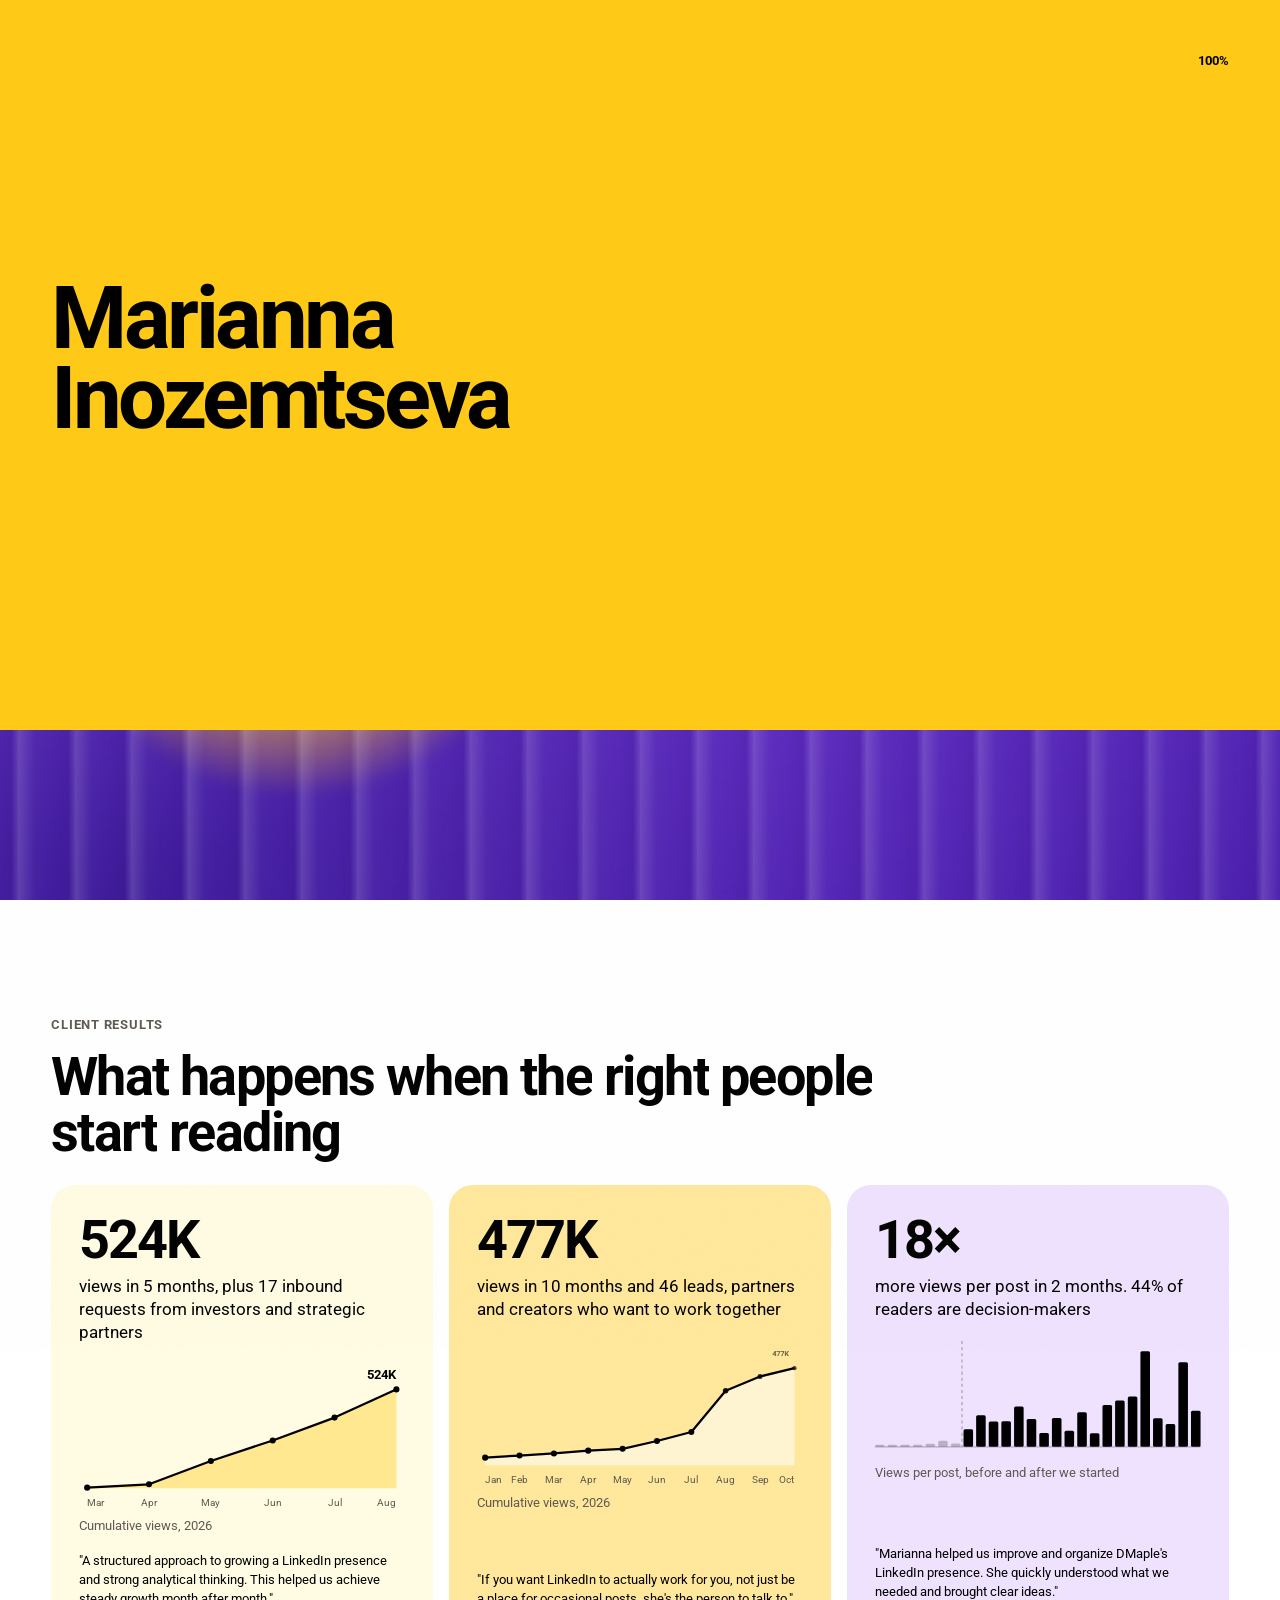
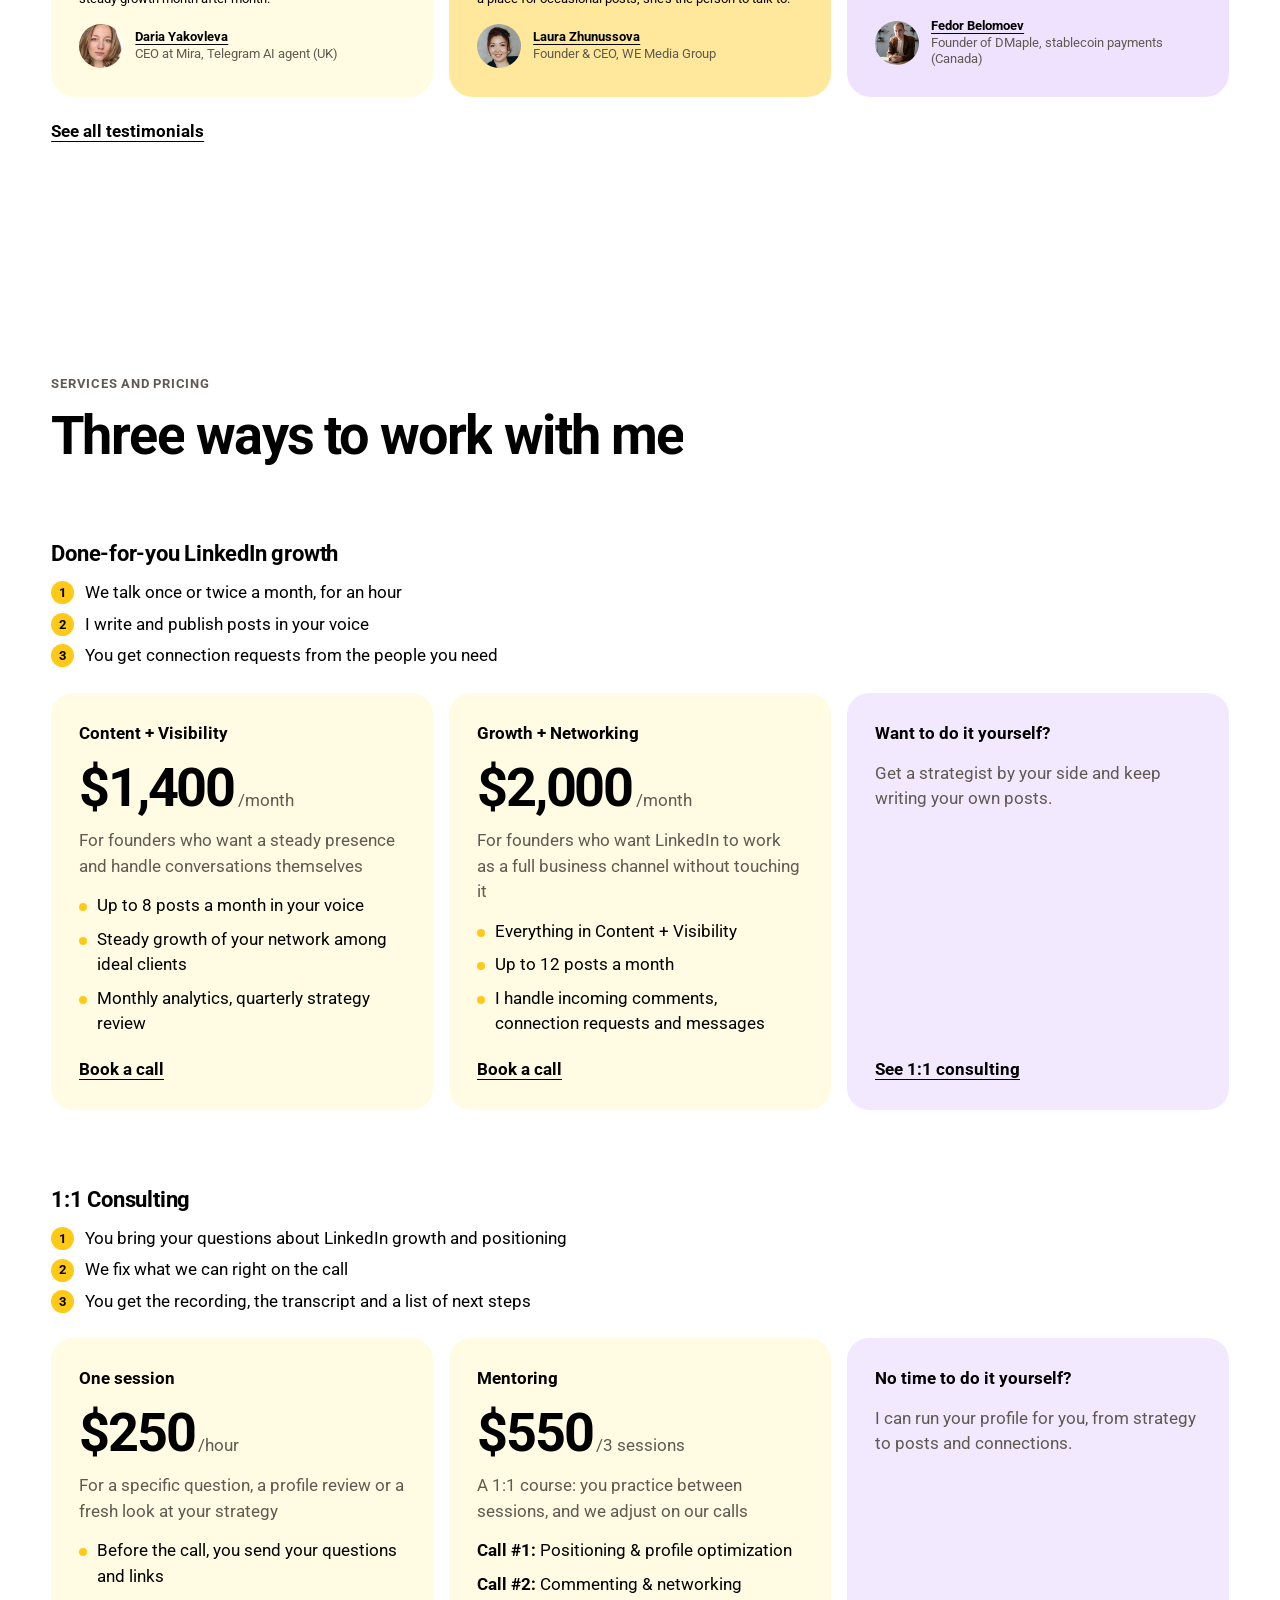
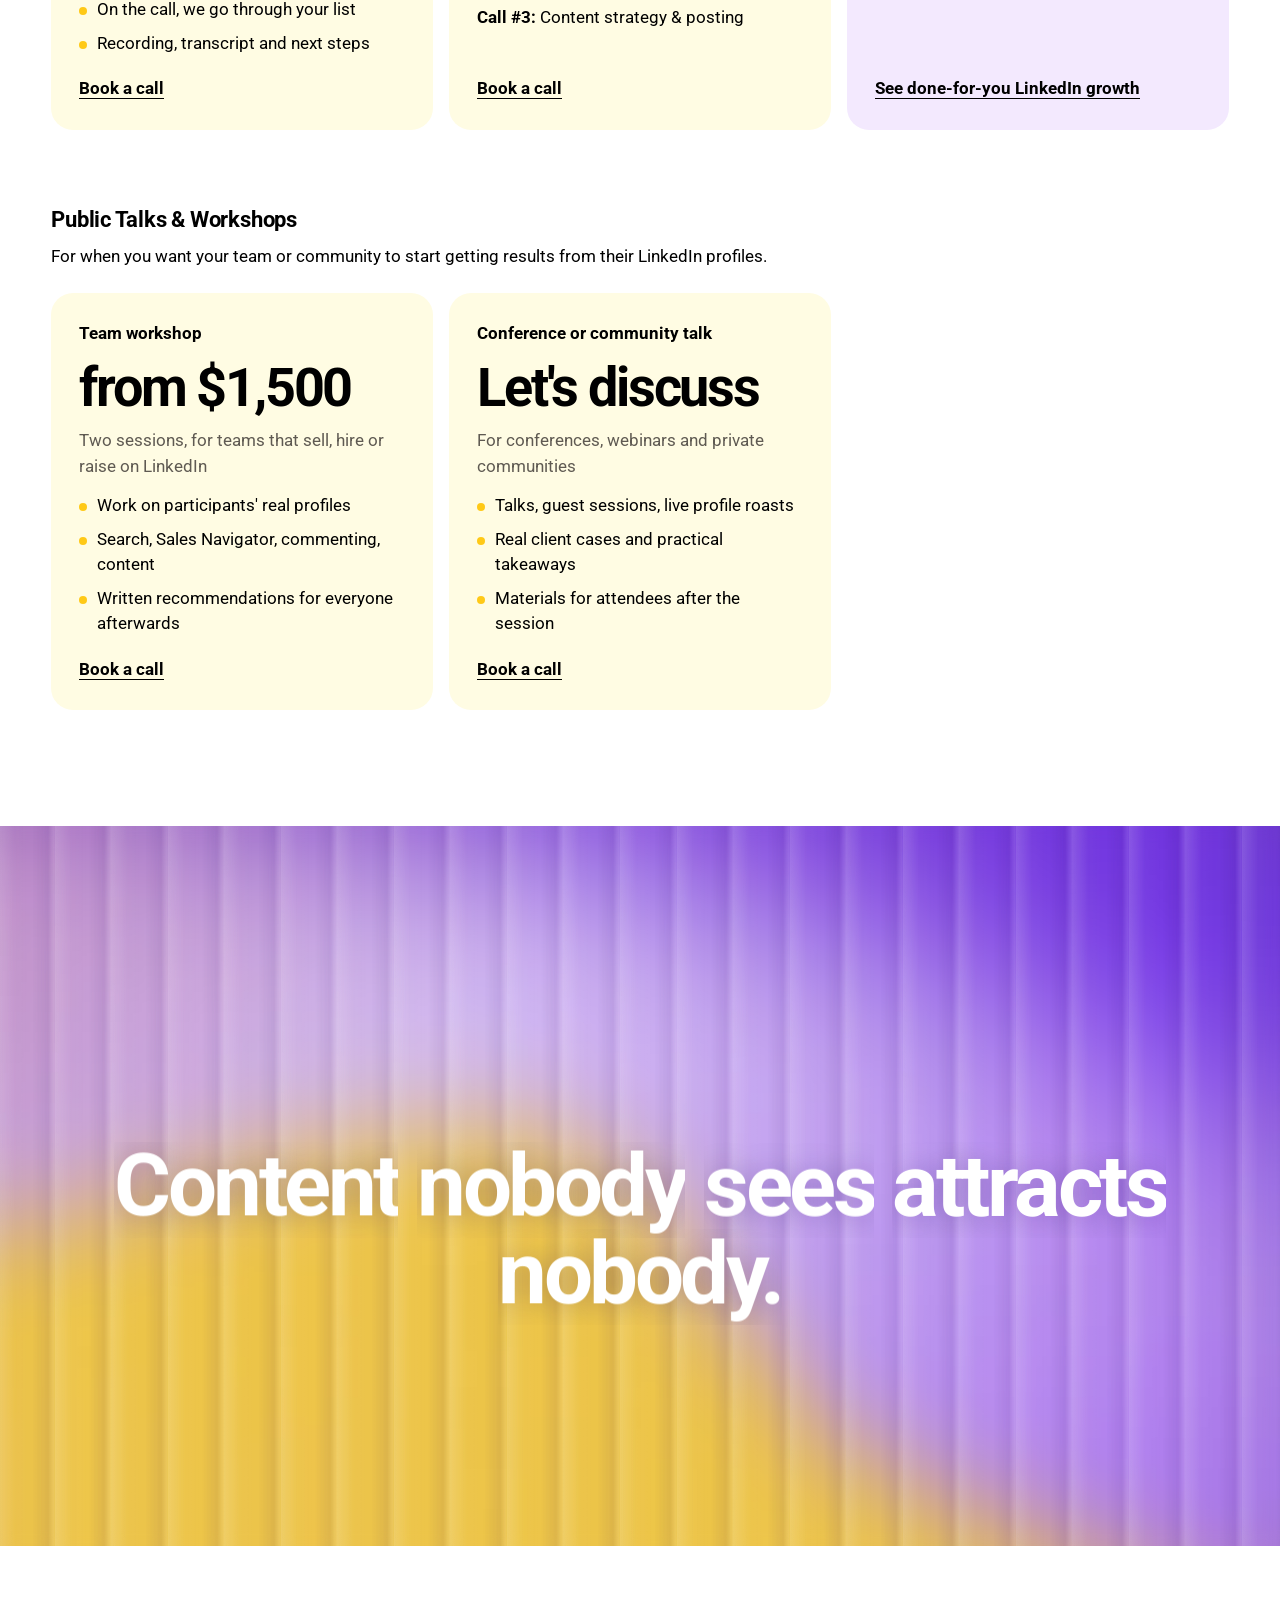
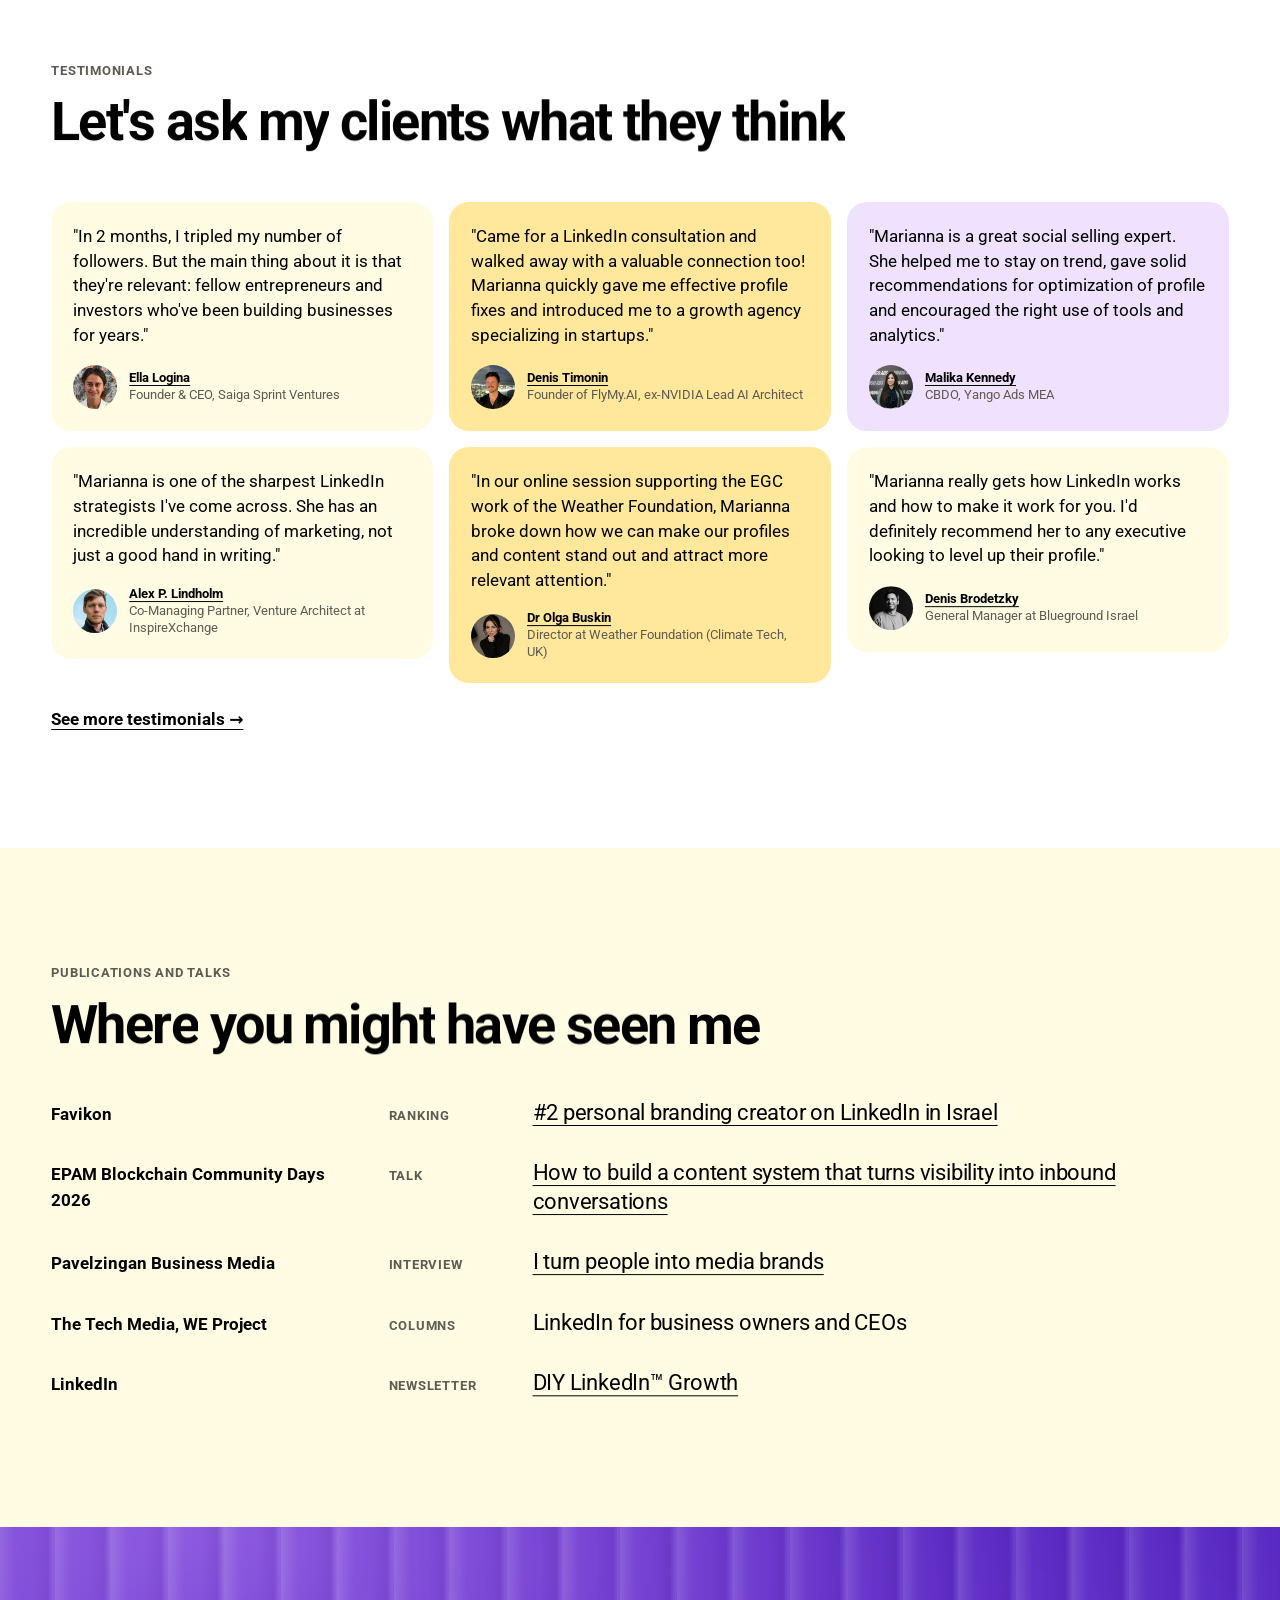
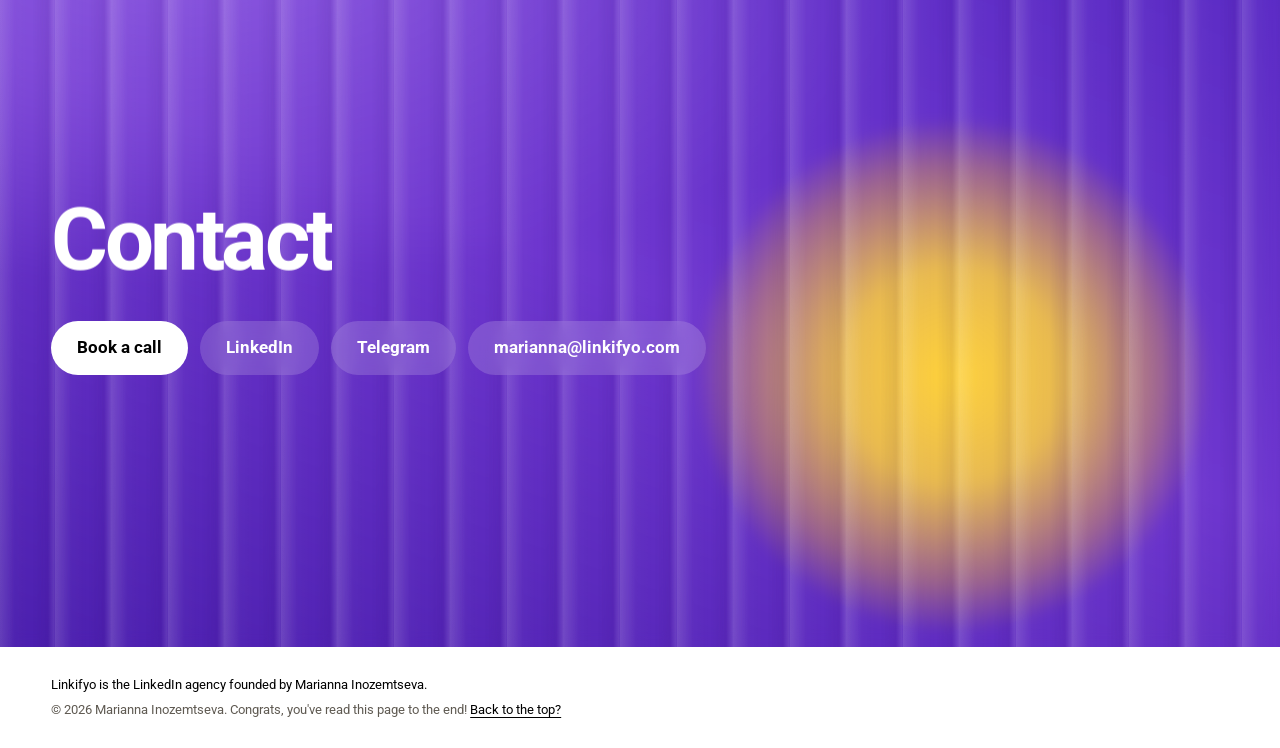
==== index.html @ a1484a01 "Add testimonials from Yana Berlizeva and Kirill Svavolia Co-Authored-By: Claude Opus 5.5 <noreply@an" ====
<!doctype html>
<html lang="en">
<head>
<meta charset="utf-8">
<meta name="viewport" content="width=device-width, initial-scale=1">
<title>LinkedIn content that brings in leads for founders and executives | Marianna Inozemtseva</title>
<meta name="description" content="LinkedIn content that brings in leads for founders and executives. Done-for-you LinkedIn growth, 1:1 consulting, public talks and workshops by Marianna Inozemtseva, founder of Linkifyo Agency.">
<link rel="canonical" href="https://linkifyo.com/">
<meta property="og:type" content="website">
<meta property="og:title" content="LinkedIn content that brings in leads for founders and executives | Marianna Inozemtseva">
<meta property="og:description" content="LinkedIn content that brings in leads for founders and executives. Done-for-you LinkedIn growth, 1:1 consulting, public talks and workshops by Marianna Inozemtseva, founder of Linkifyo Agency.">
<meta property="og:url" content="https://linkifyo.com/">
<meta property="og:locale" content="en_US">
<meta property="og:image" content="https://linkifyo.com/images/hero.jpg">
<meta property="og:image:width" content="640">
<meta property="og:image:height" content="800">
<meta property="og:image:alt" content="Marianna Inozemtseva">
<meta name="twitter:card" content="summary">
<meta name="theme-color" content="#5a2bc4">
<link rel="icon" href="/favicon-32.png" type="image/png" sizes="32x32">
<link rel="icon" href="/favicon-192.png" type="image/png" sizes="192x192">
<link rel="icon" href="/favicon.ico" sizes="48x48">
<link rel="apple-touch-icon" href="/apple-touch-icon.png">
<link rel="preload" as="image" href="images/hero.jpg">
<script type="application/ld+json">{"@context":"https://schema.org","@graph":[
{"@type":"Person","@id":"https://linkifyo.com/#person","name":"Marianna Inozemtseva","url":"https://linkifyo.com","image":"https://linkifyo.com/images/hero.jpg","jobTitle":"LinkedIn strategist and ghostwriter, founder of Linkifyo Agency","email":"marianna@linkifyo.com","knowsLanguage":["en","ru","he"],"worksFor":{"@id":"https://linkifyo.com/#org"},"sameAs":["https://www.linkedin.com/in/marianna-inozemtseva/","https://t.me/inozemtsevaonline"],"knowsAbout":["LinkedIn strategy","Ghostwriting","Founder-led content","B2B marketing","Social selling","Personal branding"]},
{"@type":"Organization","@id":"https://linkifyo.com/#org","name":"Linkifyo Agency","alternateName":"Linkifyo","url":"https://linkifyo.com","founder":{"@id":"https://linkifyo.com/#person"},"description":"Linkifyo is the LinkedIn agency founded by Marianna Inozemtseva."},
{"@type":"WebSite","@id":"https://linkifyo.com/#website","name":"Marianna Inozemtseva · Linkifyo Agency","url":"https://linkifyo.com","inLanguage":"en","publisher":{"@id":"https://linkifyo.com/#org"}},
{"@type":"ProfessionalService","@id":"https://linkifyo.com/#service","name":"Linkifyo Agency","url":"https://linkifyo.com","provider":{"@id":"https://linkifyo.com/#person"},"serviceType":"LinkedIn content strategy and ghostwriting","areaServed":{"@type":"Place","name":"Worldwide"},"audience":{"@type":"BusinessAudience","audienceType":"Founders and executives"}}]}</script>
<script>
/* GA4: visitors in European time zones see a banner; Google Analytics is not loaded at all until they press Accept */
window.dataLayer=window.dataLayer||[];function gtag(){dataLayer.push(arguments);}
(function(){
 var tz='';try{tz=Intl.DateTimeFormat().resolvedOptions().timeZone||'';}catch(e){}
 var eu=/^(Europe\/|Atlantic\/(Canary|Madeira|Azores|Reykjavik|Faroe)|Asia\/Nicosia|Asia\/Famagusta)/.test(tz);
 var c=null;try{c=localStorage.getItem('consent');}catch(e){}
 var ok=c==='granted'||(!eu&&c!=='denied');
 gtag('consent','default',{analytics_storage:ok?'granted':'denied',ad_storage:'denied',ad_user_data:'denied',ad_personalization:'denied'});
 window.__needConsent=eu&&!c; window.__denied=(c==='denied');
})();
gtag('js',new Date());gtag('config','G-M5DBYDY61J');
window.__loadGA=function(){if(window.__ga)return;window.__ga=1;var s=document.createElement('script');s.async=1;s.src='https://www.googletagmanager.com/gtag/js?id=G-M5DBYDY61J';document.head.appendChild(s);};
if(!window.__needConsent&&!window.__denied)window.__loadGA();
</script>
<link rel="preconnect" href="https://fonts.googleapis.com">
<link rel="preconnect" href="https://fonts.gstatic.com" crossorigin>
<link href="https://fonts.googleapis.com/css2?family=Roboto:wght@400;700&display=swap" rel="stylesheet">
<link rel="stylesheet" href="style.css">
</head>
<body class="is-loading">

<div class="loader" aria-hidden="true">
  <div class="loader__count"><span id="loaderNum">0</span>%</div>
  <div class="loader__name"><span>Marianna</span><span>Inozemtseva</span></div>
  <div class="loader__bar"><i></i></div>
</div>

<div class="grain" aria-hidden="true"></div>

<header class="nav">
  <a href="#top" class="nav__brand" aria-label="Marianna Inozemtseva, Linkifyo Agency: back to top"><img data-src="images/ava.jpg" alt="" class="nav__ava" width="36" height="36" decoding="async"></a>
  <button class="nav__burger" type="button" aria-label="Open menu" aria-expanded="false"><i></i><i></i><i></i></button>
  <nav class="nav__links">
    <a href="#results">Results</a>
    <a href="#services">Services &amp; Pricing</a>
    <a href="#testimonials">Testimonials</a>
    <a href="#publications">Publications</a>
    <a href="#contact">Contact</a>
    <a href="https://calendar.app.google/3dLrUGfS4VhQvoYT9" target="_blank" rel="noopener" class="nav__cta" data-magnetic>Book a call</a>
  </nav>
</header>

<main id="top">

  <!-- HERO -->
  <section class="hero">
    <div class="hero__sun sun" aria-hidden="true"><i></i></div>
    <div class="glass" aria-hidden="true"><i></i><i></i><i></i><i></i><i></i><i></i><i></i><i></i><i></i><i></i><i></i><i></i><i></i><i></i><i></i><i></i><i></i><i></i><i></i><i></i><i></i><i></i><i></i><i></i></div>
    <div class="hero__grid">
      <div class="hero__photo reveal-up"><img src="images/hero.jpg" alt="Marianna Inozemtseva" width="640" height="800"></div>
      <div class="hero__inner">
        <h1 class="hero__title" aria-label="LinkedIn content that brings in leads for founders and executives">
          <span class="line"><span class="split">LinkedIn™ content</span></span>
          <span class="line"><span class="split">that brings in leads</span></span>
          <span class="line"><span class="split">for founders</span></span>
          <span class="line"><span class="split">and executives</span></span>
        </h1>
        <p class="hero__sub reveal-up">I can do it for you, or teach you and your team to do it yourselves. <span class="hero__sign">—&nbsp;Marianna&nbsp;Inozemtseva, Linkifyo&nbsp;Agency</span></p>
        <div class="hero__ctas reveal-up">
          <a href="https://calendar.app.google/3dLrUGfS4VhQvoYT9" target="_blank" rel="noopener" class="btn btn--solid" data-magnetic><span>Book a call</span></a>
          <a href="#services" class="btn btn--ghost" data-magnetic><span>See how it's done</span></a>
        </div>
      </div>
    </div>
  </section>

  <!-- RESULTS -->
  <section class="results" id="results">
    <div class="results__pin">
      <div class="results__head">
        <p class="eyebrow">Client results</p>
        <h2 class="h2"><span class="split">What happens when the right people start reading</span></h2>
      </div>
      <div class="results__track">

        <article class="rcard">
          <div class="rcard__top">
            <div class="rcard__num"><span class="count" data-to="524">0</span>K</div>
            <p class="rcard__txt">views in 5 months, plus 17 inbound requests from investors and strategic partners</p>
          </div>
          <figure class="rcard__chart"><svg class="chart" viewBox="0 0 320 150" role="img" aria-label="Daria Yakovleva, cumulative LinkedIn views, March to August 2026: 524,504"><path class="chart__area" d="M8.0,125.5 L68.8,122.2 L129.6,99.3 L190.4,79.1 L251.2,56.6 L312.0,28.9 L312.0,126 L8.0,126 Z"/><path class="chart__line" d="M8.0,125.5 L68.8,122.2 L129.6,99.3 L190.4,79.1 L251.2,56.6 L312.0,28.9"/><circle class="chart__dot" cx="8.0" cy="125.5" r="3"/><circle class="chart__dot" cx="68.8" cy="122.2" r="3"/><circle class="chart__dot" cx="129.6" cy="99.3" r="3"/><circle class="chart__dot" cx="190.4" cy="79.1" r="3"/><circle class="chart__dot" cx="251.2" cy="56.6" r="3"/><circle class="chart__dot" cx="312.0" cy="28.9" r="3"/><text class="chart__m" x="8.0" y="144" text-anchor="start">Mar</text><text class="chart__m" x="68.8" y="144" text-anchor="middle">Apr</text><text class="chart__m" x="129.6" y="144" text-anchor="middle">May</text><text class="chart__m" x="190.4" y="144" text-anchor="middle">Jun</text><text class="chart__m" x="251.2" y="144" text-anchor="middle">Jul</text><text class="chart__m" x="312.0" y="144" text-anchor="end">Aug</text><text class="chart__v" x="312.0" y="18.9" text-anchor="end">524K</text></svg><figcaption>Cumulative views, 2026</figcaption></figure>
          <blockquote class="rcard__q">"A structured approach to growing a LinkedIn presence and strong analytical thinking. This helped us achieve steady growth month after month."</blockquote>
          <div class="who"><img src="images/daria-yakovleva.jpg" alt="" width="44" height="44" loading="lazy" decoding="async"><div><a href="https://www.linkedin.com/in/daria-yakovleva/" target="_blank" rel="noopener">Daria Yakovleva</a><span>CEO at Mira, Telegram AI agent (UK)</span></div></div>
        </article>

        <article class="rcard rcard--yellow">
          <div class="rcard__top">
            <div class="rcard__num"><span class="count" data-to="477">0</span>K</div>
            <p class="rcard__txt">views in 10 months and 46 leads, partners and creators who want to work together</p>
          </div>
          <figure class="rcard__chart"><svg class="chart" viewBox="0 0 320 150" role="img" aria-label="Laura Zhunussova, cumulative LinkedIn views, January to October 2026: 477,010"><path class="chart__area" d="M8.0,118.6 L41.8,116.5 L75.6,114.5 L109.3,111.7 L143.1,109.9 L176.9,102.2 L210.7,93.4 L244.4,52.8 L278.2,38.8 L312.0,30.6 L312.0,126 L8.0,126 Z"/><path class="chart__line" d="M8.0,118.6 L41.8,116.5 L75.6,114.5 L109.3,111.7 L143.1,109.9 L176.9,102.2 L210.7,93.4 L244.4,52.8 L278.2,38.8 L312.0,30.6"/><circle class="chart__dot" cx="8.0" cy="118.6" r="3"/><circle class="chart__dot" cx="41.8" cy="116.5" r="3"/><circle class="chart__dot" cx="75.6" cy="114.5" r="3"/><circle class="chart__dot" cx="109.3" cy="111.7" r="3"/><circle class="chart__dot" cx="143.1" cy="109.9" r="3"/><circle class="chart__dot" cx="176.9" cy="102.2" r="3"/><circle class="chart__dot" cx="210.7" cy="93.4" r="3"/><circle class="chart__dot" cx="244.4" cy="52.8" r="3"/><circle class="chart__dot" cx="278.2" cy="38.8" r="3"/><circle class="chart__dot" cx="312.0" cy="30.6" r="3"/><text class="chart__m" x="8.0" y="144" text-anchor="start">Jan</text><text class="chart__m" x="41.8" y="144" text-anchor="middle">Feb</text><text class="chart__m" x="75.6" y="144" text-anchor="middle">Mar</text><text class="chart__m" x="109.3" y="144" text-anchor="middle">Apr</text><text class="chart__m" x="143.1" y="144" text-anchor="middle">May</text><text class="chart__m" x="176.9" y="144" text-anchor="middle">Jun</text><text class="chart__m" x="210.7" y="144" text-anchor="middle">Jul</text><text class="chart__m" x="244.4" y="144" text-anchor="middle">Aug</text><text class="chart__m" x="278.2" y="144" text-anchor="middle">Sep</text><text class="chart__m" x="312.0" y="144" text-anchor="end">Oct</text><text class="chart__v" x="312.0" y="20.6" text-anchor="end">477K</text></svg><figcaption>Cumulative views, 2026</figcaption></figure>
          <blockquote class="rcard__q">"If you want LinkedIn to actually work for you, not just be a place for occasional posts, she's the person to talk to."</blockquote>
          <div class="who"><img src="images/laura-zhunussova.jpg" alt="" width="44" height="44" loading="lazy" decoding="async"><div><a href="https://www.linkedin.com/in/laura-zhunussova/" target="_blank" rel="noopener">Laura Zhunussova</a><span>Founder &amp; CEO, WE Media Group</span></div></div>
        </article>

        <article class="rcard rcard--lilac">
          <div class="rcard__top">
            <div class="rcard__num"><span class="count" data-to="18">0</span>×</div>
            <p class="rcard__txt">more views per post in 2 months. 44% of readers are decision-makers</p>
          </div>
          <figure class="rcard__chart"><svg class="chart chart--bars" viewBox="0 0 320 120" role="img" aria-label="Fedor Belomoev views per post: low before, many times higher after the work started">
<line x1="0" y1="108" x2="320" y2="108" class="b"/><line x1="85.5" y1="4" x2="85.5" y2="108" class="split"/><rect x="0.0" y="106.0" width="9.4" height="2.0" rx="1.5" class="pre"/><rect x="12.4" y="105.9" width="9.4" height="2.1" rx="1.5" class="pre"/><rect x="24.8" y="106.0" width="9.4" height="2.0" rx="1.5" class="pre"/><rect x="37.3" y="106.0" width="9.4" height="2.0" rx="1.5" class="pre"/><rect x="49.7" y="104.9" width="9.4" height="3.1" rx="1.5" class="pre"/><rect x="62.1" y="101.9" width="9.4" height="6.1" rx="1.5" class="pre"/><rect x="74.5" y="104.6" width="9.4" height="3.4" rx="1.5" class="pre"/><rect x="87.0" y="90.6" width="9.4" height="17.4" rx="1.5" class="post"/><rect x="99.4" y="77.0" width="9.4" height="31.0" rx="1.5" class="post"/><rect x="111.8" y="83.0" width="9.4" height="25.0" rx="1.5" class="post"/><rect x="124.2" y="82.9" width="9.4" height="25.1" rx="1.5" class="post"/><rect x="136.7" y="68.3" width="9.4" height="39.7" rx="1.5" class="post"/><rect x="149.1" y="80.7" width="9.4" height="27.3" rx="1.5" class="post"/><rect x="161.5" y="94.4" width="9.4" height="13.6" rx="1.5" class="post"/><rect x="173.9" y="79.7" width="9.4" height="28.3" rx="1.5" class="post"/><rect x="186.3" y="92.2" width="9.4" height="15.8" rx="1.5" class="post"/><rect x="198.8" y="74.0" width="9.4" height="34.0" rx="1.5" class="post"/><rect x="211.2" y="94.5" width="9.4" height="13.5" rx="1.5" class="post"/><rect x="223.6" y="66.8" width="9.4" height="41.2" rx="1.5" class="post"/><rect x="236.0" y="62.3" width="9.4" height="45.7" rx="1.5" class="post"/><rect x="248.5" y="58.5" width="9.4" height="49.5" rx="1.5" class="post"/><rect x="260.9" y="14.0" width="9.4" height="94.0" rx="1.5" class="post"/><rect x="273.3" y="79.9" width="9.4" height="28.1" rx="1.5" class="post"/><rect x="285.7" y="85.4" width="9.4" height="22.6" rx="1.5" class="post"/><rect x="298.2" y="24.8" width="9.4" height="83.2" rx="1.5" class="post"/><rect x="310.6" y="72.5" width="9.4" height="35.5" rx="1.5" class="post"/></svg><figcaption>Views per post, before and after we started</figcaption></figure>
          <blockquote class="rcard__q">"Marianna helped us improve and organize DMaple's LinkedIn presence. She quickly understood what we needed and brought clear ideas."</blockquote>
          <div class="who"><img src="images/fedor-belomoev.jpg" alt="" width="44" height="44" loading="lazy" decoding="async"><div><a href="https://www.linkedin.com/in/belomoev/" target="_blank" rel="noopener">Fedor Belomoev</a><span>Founder of DMaple, stablecoin payments (Canada)</span></div></div>
        </article>

      </div>
      <p class="results__more"><a href="#testimonials">See all testimonials</a></p>
    </div>
  </section>

  <!-- SERVICES -->
  <section class="services" id="services">
    <p class="eyebrow">Services and pricing</p>
    <h2 class="h2"><span class="split">Three ways to work with me</span></h2>

    <div class="svc" id="dfy">
      <div class="svc__head">
        <h3 class="h3">Done-for-you LinkedIn growth</h3>
        <ul class="svc__steps">
          <li>We talk once or twice a month, for an hour</li>
          <li>I write and publish posts in your voice</li>
          <li>You get connection requests from the people you need</li>
        </ul>
      </div>
      <div class="svc__opts">
        <div class="opt" data-tilt>
          <p class="opt__name">Content + Visibility</p>
          <p class="opt__price">$1,400<small>/month</small></p>
          <p class="opt__for">For founders who want a steady presence and handle conversations themselves</p>
          <ul>
            <li>Up to 8 posts a month in your voice</li>
            <li>Steady growth of your network among ideal clients</li>
            <li>Monthly analytics, quarterly strategy review</li>
          </ul>
          <a href="https://calendar.app.google/3dLrUGfS4VhQvoYT9" target="_blank" rel="noopener" class="opt__cta">Book a call</a>
        </div>
        <div class="opt" data-tilt>
          <p class="opt__name">Growth + Networking</p>
          <p class="opt__price">$2,000<small>/month</small></p>
          <p class="opt__for">For founders who want LinkedIn to work as a full business channel without touching it</p>
          <ul>
            <li>Everything in Content + Visibility</li>
            <li>Up to 12 posts a month</li>
            <li>I handle incoming comments, connection requests and messages</li>
          </ul>
          <a href="https://calendar.app.google/3dLrUGfS4VhQvoYT9" target="_blank" rel="noopener" class="opt__cta">Book a call</a>
        </div>
        <div class="opt opt--alt">
          <p class="opt__name">Want to do it yourself?</p>
          <p class="opt__for">Get a strategist by your side and keep writing your own posts.</p>
          <a href="#consulting" class="opt__cta">See 1:1 consulting</a>
        </div>
      </div>
    </div>

    <div class="svc" id="consulting">
      <div class="svc__head">
        <h3 class="h3">1:1 Consulting</h3>
        <ul class="svc__steps">
          <li>You bring your questions about LinkedIn growth and positioning</li>
          <li>We fix what we can right on the call</li>
          <li>You get the recording, the transcript and a list of next steps</li>
        </ul>
      </div>
      <div class="svc__opts">
        <div class="opt" data-tilt>
          <p class="opt__name">One session</p>
          <p class="opt__price">$250<small>/hour</small></p>
          <p class="opt__for">For a specific question, a profile review or a fresh look at your strategy</p>
          <ul>
            <li>Before the call, you send your questions and links</li>
            <li>On the call, we go through your list</li>
            <li>Recording, transcript and next steps</li>
          </ul>
          <a href="https://calendar.app.google/3dLrUGfS4VhQvoYT9" target="_blank" rel="noopener" class="opt__cta">Book a call</a>
        </div>
        <div class="opt" data-tilt>
          <p class="opt__name">Mentoring</p>
          <p class="opt__price">$550<small>/3 sessions</small></p>
          <p class="opt__for">A 1:1 course: you practice between sessions, and we adjust on our calls</p>
          <ol class="opt__calls">
            <li><b>Call #1:</b> Positioning &amp; profile optimization</li>
            <li><b>Call #2:</b> Commenting &amp; networking</li>
            <li><b>Call #3:</b> Content strategy &amp; posting</li>
          </ol>
          <a href="https://calendar.app.google/3dLrUGfS4VhQvoYT9" target="_blank" rel="noopener" class="opt__cta">Book a call</a>
        </div>
        <div class="opt opt--alt">
          <p class="opt__name">No time to do it yourself?</p>
          <p class="opt__for">I can run your profile for you, from strategy to posts and connections.</p>
          <a href="#dfy" class="opt__cta">See done-for-you LinkedIn growth</a>
        </div>
      </div>
    </div>

    <div class="svc">
      <div class="svc__head">
        <h3 class="h3">Public Talks &amp; Workshops</h3>
        <p class="svc__lead">For when you want your team or community to start getting results from their LinkedIn profiles.</p>
      </div>
      <div class="svc__opts svc__opts--2">
        <div class="opt" data-tilt>
          <p class="opt__name">Team workshop</p>
          <p class="opt__price">from $1,500</p>
          <p class="opt__for">Two sessions, for teams that sell, hire or raise on LinkedIn</p>
          <ul>
            <li>Work on participants' real profiles</li>
            <li>Search, Sales Navigator, commenting, content</li>
            <li>Written recommendations for everyone afterwards</li>
          </ul>
          <a href="https://calendar.app.google/3dLrUGfS4VhQvoYT9" target="_blank" rel="noopener" class="opt__cta">Book a call</a>
        </div>
        <div class="opt" data-tilt>
          <p class="opt__name">Conference or community talk</p>
          <p class="opt__price">Let's discuss</p>
          <p class="opt__for">For conferences, webinars and private communities</p>
          <ul>
            <li>Talks, guest sessions, live profile roasts</li>
            <li>Real client cases and practical takeaways</li>
            <li>Materials for attendees after the session</li>
          </ul>
          <a href="https://calendar.app.google/3dLrUGfS4VhQvoYT9" target="_blank" rel="noopener" class="opt__cta">Book a call</a>
        </div>
      </div>
    </div>
  </section>

  <!-- STATEMENT -->
  <section class="statement" id="quote">
    <div class="glass" aria-hidden="true"><i></i><i></i><i></i><i></i><i></i><i></i><i></i><i></i><i></i><i></i><i></i><i></i><i></i><i></i><i></i><i></i><i></i><i></i><i></i><i></i><i></i><i></i><i></i><i></i></div>
    <p class="statement__big"><span class="split">Reach is not a vanity metric.</span><br><span class="split">Content nobody sees attracts nobody.</span></p>
  </section>

  <!-- TESTIMONIALS -->
  <section class="clients" id="testimonials">
    <p class="eyebrow">Testimonials</p>
    <h2 class="h2"><span class="split">Let's ask my clients what they think</span></h2>
    <div class="tiles">
      <figure class="tile m-show"><blockquote>"In 2 months, I tripled my number of followers. But the main thing about it is that they're relevant: fellow entrepreneurs and investors who've been building businesses for years."</blockquote><figcaption class="who"><img src="images/ella-logina.jpg" alt="" width="44" height="44" loading="lazy" decoding="async"><div><a href="https://www.linkedin.com/in/ella-logina/" target="_blank" rel="noopener">Ella Logina</a><span>Founder &amp; CEO, Saiga Sprint Ventures</span></div></figcaption></figure>
      <figure class="tile"><blockquote>"Came for a LinkedIn consultation and walked away with a valuable connection too! Marianna quickly gave me effective profile fixes and introduced me to a growth agency specializing in startups."</blockquote><figcaption class="who"><img src="images/denis-timonin.jpg" alt="" width="44" height="44" loading="lazy" decoding="async"><div><a href="https://www.linkedin.com/in/denistimonin/" target="_blank" rel="noopener">Denis Timonin</a><span>Founder of FlyMy.AI, ex-NVIDIA Lead AI Architect</span></div></figcaption></figure>
      <figure class="tile m-show"><blockquote>"Marianna is a great social selling expert. She helped me to stay on trend, gave solid recommendations for optimization of profile and encouraged the right use of tools and analytics."</blockquote><figcaption class="who"><img src="images/malika-kennedy.jpg" alt="" width="44" height="44" loading="lazy" decoding="async"><div><a href="https://www.linkedin.com/in/malikakennedy/" target="_blank" rel="noopener">Malika Kennedy</a><span>CBDO, Yango Ads MEA</span></div></figcaption></figure>
      <figure class="tile m-show"><blockquote>"Marianna is one of the sharpest LinkedIn strategists I've come across. She has an incredible understanding of marketing, not just a good hand in writing."</blockquote><figcaption class="who"><img src="images/alex-lindholm.jpg" alt="" width="44" height="44" loading="lazy" decoding="async"><div><a href="https://www.linkedin.com/in/axlindholm/" target="_blank" rel="noopener">Alex P. Lindholm</a><span>Co-Managing Partner, Venture Architect at InspireXchange</span></div></figcaption></figure>
      <figure class="tile"><blockquote>"In our online session supporting the EGC work of the Weather Foundation, Marianna broke down how we can make our profiles and content stand out and attract more relevant attention."</blockquote><figcaption class="who"><img src="images/olga-buskin.jpg" alt="" width="44" height="44" loading="lazy" decoding="async"><div><a href="https://www.linkedin.com/in/olga-buskin/" target="_blank" rel="noopener">Dr Olga Buskin</a><span>Director at Weather Foundation (Climate Tech, UK)</span></div></figcaption></figure>
      <figure class="tile"><blockquote>"Marianna really gets how LinkedIn works and how to make it work for you. I'd definitely recommend her to any executive looking to level up their profile."</blockquote><figcaption class="who"><img src="images/denis-brodetzky.jpg" alt="" width="44" height="44" loading="lazy" decoding="async"><div><a href="https://www.linkedin.com/in/denis-brodetzky/" target="_blank" rel="noopener">Denis Brodetzky</a><span>General Manager at Blueground Israel</span></div></figcaption></figure>
      <figure class="tile is-hidden"><blockquote>"I reached out to Marianna to help bring my inactive LinkedIn account back to life. I wanted it to focus mainly on my business and help drive B2B sales. She gave feedback on every section of my profile and guided me on what to add, what to remove, and how to build a stronger presence in the feed."</blockquote><figcaption class="who"><img src="images/yana-berlizeva.jpg" alt="" width="44" height="44" loading="lazy" decoding="async"><div><a href="https://www.linkedin.com/in/yana-berlizev/" target="_blank" rel="noopener">Yana Berlizeva</a><span>Founder, Y-Recruiter</span></div></figcaption></figure>
      <figure class="tile is-hidden"><blockquote>"She consulted me on follower growth and posting. I now have a much clearer picture on how to do LinkedIn. She gave advice on how to source content for posts and how to make them more interesting and catchy."</blockquote><figcaption class="who"><img src="images/kirill-svavolia.jpg" alt="" width="44" height="44" loading="lazy" decoding="async"><div><a href="https://www.linkedin.com/in/kirill-svavolia/" target="_blank" rel="noopener">Kirill Svavolia</a><span>Founder, Inburgering.org</span></div></figcaption></figure>
      <figure class="tile is-hidden"><blockquote>"The most practical part was Sales Navigator: how to set it up, work with targeting and build a sales funnel that brings real conversations."</blockquote><figcaption class="who"><img src="images/andrey-kondratyev.jpg" alt="" width="44" height="44" loading="lazy" decoding="async"><div><a href="https://www.linkedin.com/in/andrey-kondratyev/" target="_blank" rel="noopener">Andrey Kondratyev</a><span>Chief Business Development Officer at RuAdvisor</span></div></figcaption></figure>
      <figure class="tile is-hidden"><blockquote>"She helped me refine my LinkedIn strategy, shared sharp insights on the platform, and offered great content ideas that truly resonated with my audience."</blockquote><figcaption class="who"><img src="images/marcelo-costa.jpg" alt="" width="44" height="44" loading="lazy" decoding="async"><div><a href="https://www.linkedin.com/in/marcelorodriguescosta/" target="_blank" rel="noopener">Marcelo Costa</a><span>Angel Investor, co-Founder of M.Costa Consulting</span></div></figcaption></figure>
      <figure class="tile is-hidden"><blockquote>"Marianna clearly understands business owners' and C-levels' challenges and helps them overcome them. Working with her is a pleasure."</blockquote><figcaption class="who"><img src="images/renata-zinnatullina.jpg" alt="" width="44" height="44" loading="lazy" decoding="async"><div><a href="https://www.linkedin.com/in/renatazinnatullina/" target="_blank" rel="noopener">Renata Zinnatullina</a><span>Growth Director at Digital Hunch Agency</span></div></figcaption></figure>
      <figure class="tile is-hidden"><blockquote>"At WE Media, we work across multiple social platforms, and I know how hard it is to find someone who truly understands how each one works. Marianna perfectly understands how LinkedIn works and shares her knowledge."</blockquote><figcaption class="who"><img src="images/laura-zhunussova.jpg" alt="" width="44" height="44" loading="lazy" decoding="async"><div><a href="https://www.linkedin.com/in/laura-zhunussova/" target="_blank" rel="noopener">Laura Zhunussova</a><span>Founder &amp; CEO, WE Media Group</span></div></figcaption></figure>
      <figure class="tile is-hidden"><blockquote>"Marianna played a big role in systematizing my understanding of LinkedIn. Her guidance was instrumental in refining my LinkedIn profile."</blockquote><figcaption class="who"><img src="images/kirill-morozov.jpg" alt="" width="44" height="44" loading="lazy" decoding="async"><div><a href="https://www.linkedin.com/in/kir-moro/" target="_blank" rel="noopener">Kirill Morozov</a><span>Content Marketing Team Lead at Retail Rocket</span></div></figcaption></figure>
      <figure class="tile is-hidden"><blockquote>"She gave effective fixes to my profile and recommended a very interesting tool for keeping track of my communications on the platform."</blockquote><figcaption class="who"><img src="images/alexandr-rudnev.jpg" alt="" width="44" height="44" loading="lazy" decoding="async"><div><a href="https://www.linkedin.com/in/rudnev-alex/" target="_blank" rel="noopener">Alexandr Rudnev</a><span>CBDO at Defence Investments</span></div></figcaption></figure>
      <figure class="tile is-hidden"><blockquote>"Everything was logically structured, and a special thank-you for the examples tailored to our audience: very few speakers do that. Working with you is reliable and completely stress-free."</blockquote><figcaption class="who"><img src="images/andrei-pulkin.jpg" alt="" width="44" height="44" loading="lazy" decoding="async"><div><a href="https://t.me/apulkin" target="_blank" rel="noopener">Andrei Pulkin</a><span>Author of the YouTube channel &quot;Content Sells&quot;</span></div></figcaption></figure>
      <figure class="tile is-hidden"><blockquote>"Marianna helped me build my LinkedIn strategy in accordance with my goals as a scientist."</blockquote><figcaption class="who"><img src="images/aleksandra-salatova.jpg" alt="" width="44" height="44" loading="lazy" decoding="async"><div><a href="https://www.linkedin.com/in/dr-aleksandra-salatova/" target="_blank" rel="noopener">Dr. Aleksandra Salatova</a><span>PhD Sociologist</span></div></figcaption></figure>
    </div>
    <button class="tiles__more" type="button">See more testimonials →</button>
  </section>

  <!-- PUBLICATIONS -->
  <section class="press" id="publications">
    <p class="eyebrow">Publications and talks</p>
    <h2 class="h2"><span class="split">Where you might have seen me</span></h2>
    <ul class="press__list">
      <li><span class="press__s">Favikon</span><span class="press__k">Ranking</span><a class="press__t" href="https://app.favikon.com/public/ranking/creators/marketing-sales_personal-branding-thought-leadership_linkedin_israel/" target="_blank" rel="noopener">#2 personal branding creator on LinkedIn in Israel</a></li>
      <li><span class="press__s">EPAM Blockchain Community Days 2026</span><span class="press__k">Talk</span><a class="press__t" href="https://www.youtube.com/watch?v=72bPsbCcylI" target="_blank" rel="noopener">How to build a content system that turns visibility into inbound conversations</a></li>
      <li><span class="press__s">Pavelzingan Business Media</span><span class="press__k">Interview</span><a class="press__t" href="https://pavelzingan.md/marianna-inozemtseva-i-turn-people-into-media-brands/en/" target="_blank" rel="noopener">I turn people into media brands</a></li>
      <li><span class="press__s">The Tech Media, WE Project</span><span class="press__k">Columns</span><span class="press__t">LinkedIn for business owners and CEOs</span></li>
      <li><span class="press__s">LinkedIn</span><span class="press__k">Newsletter</span><a class="press__t" href="https://www.linkedin.com/newsletters/diy-linkedin%E2%84%A2-growth-7414590052376309760/" target="_blank" rel="noopener">DIY LinkedIn™ Growth</a></li>
    </ul>
  </section>

  <!-- CONTACT -->
  <section class="contact" id="contact">
    <div class="sun" aria-hidden="true"><i></i></div>
    <div class="glass" aria-hidden="true"><i></i><i></i><i></i><i></i><i></i><i></i><i></i><i></i><i></i><i></i><i></i><i></i><i></i><i></i><i></i><i></i><i></i><i></i><i></i><i></i><i></i><i></i><i></i><i></i></div>
    <h2 class="contact__big"><span class="split">Contact</span></h2>
    <div class="contact__links">
      <a href="https://calendar.app.google/3dLrUGfS4VhQvoYT9" target="_blank" rel="noopener" class="btn btn--solid" data-magnetic><span>Book a call</span></a>
      <a href="https://www.linkedin.com/in/marianna-inozemtseva/" target="_blank" rel="noopener" class="btn btn--ghost" data-magnetic><span>LinkedIn</span></a>
      <a href="https://t.me/marianaten" target="_blank" rel="noopener" class="btn btn--ghost" data-magnetic><span>Telegram</span></a>
      <a href="mailto:marianna@linkifyo.com" class="btn btn--ghost" data-magnetic><span>marianna@linkifyo.com</span></a>
    </div>
  </section>

</main>

<footer class="foot">
  <p class="foot__about">Linkifyo is the LinkedIn agency founded by Marianna Inozemtseva.</p>
  <p>© 2026 Marianna Inozemtseva. Congrats, you've read this page to the end! <a href="#top">Back to the top?</a></p>
</footer>

<div class="cookie" id="cookie" hidden role="dialog" aria-label="Cookies">
  <p>I use Google Analytics cookies to see which parts of the page people find useful. Nothing else, no ads.</p>
  <div class="cookie__btns"><button type="button" data-c="denied">Decline</button><button type="button" class="yes" data-c="granted">Accept</button></div>
</div>
<script>
(function(){var b=document.getElementById('cookie');if(!b||!window.__needConsent)return;b.hidden=false;
b.addEventListener('click',function(e){var v=e.target.getAttribute('data-c');if(!v)return;
try{localStorage.setItem('consent',v);}catch(_){} gtag('consent','update',{analytics_storage:v});if(v==='granted')window.__loadGA();b.hidden=true;});})();
</script>
<script type="text/plain" class="vendor" data-src="vendor/gsap.min.js"></script>
<script type="text/plain" class="vendor" data-src="vendor/ScrollTrigger.min.js"></script>
<script type="text/plain" class="vendor" data-src="vendor/lenis.min.js"></script>
<script src="main.js"></script>
</body>
</html>
---- style.css ----
:root{
  /* brand: Marianna Inozemtseva guidebook */
  --yellow:#ffc917;
  --yellow-soft:#ffe89b;
  --lilac:#d8b5fd;
  --cream:#fffce3;
  --ink:#000000;
  --bg:#ffffff;
  --mute:#5f5a52;
  --font:"Roboto",system-ui,-apple-system,sans-serif;
  /* five type sizes, two weights */
  --t1:clamp(42px,6.8vw,108px);
  --t2:clamp(32px,4.2vw,60px);
  --t3:clamp(20px,1.7vw,25px);
  --t4:17px;
  --t5:13px;
  --pad:clamp(16px,4vw,56px);
  --gap:clamp(64px,9vw,128px);
}
*{box-sizing:border-box;margin:0;padding:0}
html{-webkit-font-smoothing:antialiased}
html.lenis,html.lenis body{height:auto}
.lenis.lenis-smooth{scroll-behavior:auto!important}
body{background:var(--bg);color:var(--ink);font-family:var(--font);font-weight:400;font-size:var(--t4);line-height:1.5;overflow-x:hidden}
body.is-loading{overflow:hidden}
a{color:inherit}
img{display:block}
::selection{background:var(--yellow);color:var(--ink)}
.eyebrow{font-size:var(--t5);font-weight:700;letter-spacing:.06em;text-transform:uppercase;color:var(--mute)}
.h2{font-size:var(--t2);line-height:1.05;letter-spacing:-.03em;font-weight:700;margin-top:14px;max-width:16em}
.h3{font-size:var(--t3);line-height:1.15;letter-spacing:-.01em;font-weight:700}
.word{display:inline-block;overflow:hidden;vertical-align:top;padding-bottom:.1em;margin-bottom:-.1em}
.word>i{display:inline-block;font-style:normal;will-change:transform}

/* Loader */
.loader{position:fixed;inset:0;z-index:100;background:var(--yellow);display:flex;flex-direction:column;justify-content:space-between;padding:var(--pad)}
.loader__count{font-size:var(--t5);font-weight:700;align-self:flex-end;font-variant-numeric:tabular-nums}
.loader__name{display:flex;flex-direction:column;font-size:var(--t1);line-height:.92;letter-spacing:-.04em;font-weight:700}
.loader__name span{display:block;overflow:hidden}
.loader__bar{height:4px;background:rgba(0,0,0,.12);margin-top:24px;border-radius:4px;overflow:hidden}
.loader__bar i{display:block;height:100%;width:0;background:var(--ink)}

.grain{position:fixed;inset:-50%;z-index:80;pointer-events:none;opacity:.03;background-image:url("data:image/svg+xml,%3Csvg xmlns='http://www.w3.org/2000/svg' width='200' height='200'%3E%3Cfilter id='n'%3E%3CfeTurbulence type='fractalNoise' baseFrequency='.9' numOctaves='3' stitchTiles='stitch'/%3E%3C/filter%3E%3Crect width='100%25' height='100%25' filter='url(%23n)'/%3E%3C/svg%3E");animation:grain 1s steps(6) infinite}
@keyframes grain{0%{transform:translate(0,0)}20%{transform:translate(-5%,3%)}40%{transform:translate(4%,-6%)}60%{transform:translate(-3%,5%)}80%{transform:translate(6%,2%)}100%{transform:translate(0,0)}}

/* Nav */
.nav{position:fixed;top:0;left:0;right:0;z-index:50;display:flex;justify-content:space-between;align-items:center;gap:16px;padding-block:10px;padding-inline:var(--pad);background:var(--yellow);color:var(--ink)}
.nav__brand{display:flex;align-items:center;gap:10px;font-weight:700;font-size:15px;text-decoration:none;white-space:nowrap}
.nav__ava{width:32px;height:32px;border-radius:50%;object-fit:cover}
.nav__co{font-weight:400}
.nav__links{display:flex;gap:24px;align-items:center;font-size:15px}
.nav__links a{text-decoration:none;white-space:nowrap}
.nav__links a:not(.nav__cta):hover{text-decoration:underline;text-underline-offset:4px}
.nav__cta{background:var(--ink);color:#fff!important;border-radius:99px;padding:9px 18px;font-weight:700}
@media (max-width:1100px){.nav__links a:not(.nav__cta){display:none}}
@media (max-width:560px){.nav__co{display:none}.nav__cta{padding:8px 14px;font-size:14px}}

/* Hero */
.hero{position:relative;min-height:100svh;display:flex;align-items:center;padding-block:116px 56px;padding-inline:var(--pad);overflow:hidden;background:#f3ecff}
.hero__field{position:absolute;inset:0;width:100%;height:100%;z-index:0}
.hero__aurora{position:absolute;inset:0;z-index:0;filter:blur(90px);opacity:.75;pointer-events:none}
.hero__aurora i{position:absolute;border-radius:50%;display:block}
.hero__aurora i:nth-child(1){width:44vw;height:44vw;background:#9b6be0;right:-12vw;top:-14vw;animation:float1 18s ease-in-out infinite}
.hero__aurora i:nth-child(2){width:26vw;height:26vw;background:#b98ae0;left:-8vw;bottom:-8vw;opacity:.8;animation:float2 22s ease-in-out infinite}
.hero__aurora i:nth-child(3){width:24vw;height:24vw;background:#6a35cf;right:22vw;bottom:-14vw;opacity:.45;animation:float1 26s ease-in-out infinite reverse}
@keyframes float1{50%{transform:translate(-6vw,6vh) scale(1.12)}}
@keyframes float2{50%{transform:translate(8vw,-6vh) scale(.88)}}
.hero__grid{position:relative;z-index:2;width:100%;display:grid;grid-template-columns:minmax(220px,.58fr) 1.6fr;gap:clamp(28px,4vw,64px);align-items:start}
/* photo top aligned with the cap height of the first line of the headline */
.hero__photo{font-size:var(--t1);margin-top:var(--cap-offset,.07em);border-radius:20px;overflow:hidden;aspect-ratio:4/5;background:var(--yellow)}
.hero__photo img{width:100%;height:100%;object-fit:cover}
.hero__title{font-size:var(--t1);line-height:.95;letter-spacing:-.04em;font-weight:700}
.hero__title .line{display:block}
.hero__sub{max-width:28em;margin-top:28px;font-size:var(--t3);line-height:1.35}
.hero__ctas{display:flex;gap:12px;flex-wrap:wrap;margin-top:32px}
@media (max-width:860px){
  .hero{align-items:flex-start;padding-block:84px 40px}
  .hero__grid{grid-template-columns:1fr;gap:22px}
  .hero__photo{width:140px;font-size:16px;margin-top:0;border-radius:14px}
  .hero__sub{margin-top:18px}
  .hero__ctas{margin-top:22px}
}

.btn{position:relative;display:inline-flex;align-items:center;height:54px;padding-inline:26px;border-radius:99px;font-weight:700;font-size:var(--t4);text-decoration:none;overflow:hidden;isolation:isolate;white-space:nowrap;border:0;font-family:inherit}
.btn span{position:relative;z-index:1}
.btn--solid{background:var(--ink);color:#fff}
.btn--ghost{background:#fff;color:var(--ink)}
.btn::before{content:"";position:absolute;inset:0;border-radius:inherit;background:var(--yellow);transform:translateY(101%);transition:transform .5s cubic-bezier(.7,0,.2,1);z-index:0}
.btn:hover::before{transform:translateY(0)}
.btn:hover{color:var(--ink)}

/* Results */
.results{padding-top:calc(var(--gap) * .5)}
.results__pin{height:100svh;display:flex;flex-direction:column;justify-content:center;overflow:hidden;padding-block:72px 24px}
.results__head{padding-inline:var(--pad);margin-bottom:clamp(18px,2.6vh,32px)}
.results__track{display:flex;gap:18px;padding-inline:var(--pad);width:max-content;will-change:transform;align-items:stretch}
.rcard{flex:0 0 auto;width:min(86vw,560px);border-radius:24px;padding:clamp(20px,2.2vw,30px);display:flex;flex-direction:column;gap:16px;background:var(--cream)}
.rcard--yellow{background:var(--yellow-soft)}
.rcard--lilac{background:#efe2fe}
.rcard__num{font-size:var(--t2);line-height:1;letter-spacing:-.04em;font-weight:700;font-variant-numeric:tabular-nums}
.rcard__txt{margin-top:8px;line-height:1.35;max-width:26em}
.rcard__chart figcaption{font-size:var(--t5);color:var(--mute);margin-top:4px}
.chart{width:100%;height:auto;max-height:24vh;overflow:visible;display:block}
.chart__area{fill:rgba(255,201,23,.45)}
.rcard--yellow .chart__area{fill:rgba(255,255,255,.6)}
.chart__line{fill:none;stroke:var(--ink);stroke-width:2.2;stroke-linejoin:round;stroke-linecap:round}
.chart__dot{fill:var(--ink)}
.chart__m{font-size:10px;fill:var(--mute);font-family:var(--font)}
.chart__v{font-size:13px;font-weight:700;fill:var(--ink);font-family:var(--font)}
.chart--bars .pre{fill:rgba(0,0,0,.22)}
.chart--bars .post{fill:var(--ink)}
.chart--bars .b{stroke:rgba(0,0,0,.25);stroke-width:1}
.chart--bars .split{stroke:rgba(0,0,0,.35);stroke-width:1;stroke-dasharray:3 3}
.rcard__q{font-size:var(--t5);line-height:1.45;margin-top:auto}
.who{display:flex;align-items:center;gap:12px;font-size:var(--t5);line-height:1.3}
.who img{width:44px;height:44px;border-radius:50%;object-fit:cover;flex:0 0 auto}
.who a{display:block;font-weight:700;text-decoration:underline;text-underline-offset:3px;text-decoration-thickness:1px}
.who span{display:block;color:var(--mute)}
.results__more{padding-inline:var(--pad);margin-top:22px;font-weight:700}
.results__more a{text-decoration:underline;text-underline-offset:4px;text-decoration-thickness:1px}
@media (max-width:760px),(max-height:620px){.results__pin{height:auto;padding-block:0}.results__track{flex-direction:column;width:auto}.rcard{width:100%}.chart{max-height:none}}

/* Services */
.services{padding-block:var(--gap);padding-inline:var(--pad)}
.svc{margin-top:clamp(48px,6vw,88px)}
.svc__head{margin-bottom:24px;max-width:46em}
.svc__steps{list-style:none;margin-top:14px;display:grid;gap:6px;counter-reset:s}
.svc__steps li{position:relative;padding-left:34px;counter-increment:s}
.svc__steps li::before{content:counter(s);position:absolute;left:0;top:.1em;width:23px;height:23px;border-radius:50%;background:var(--yellow);font-size:var(--t5);font-weight:700;display:grid;place-items:center}
.svc__lead{margin-top:12px}
.svc__opts{display:grid;grid-template-columns:repeat(3,minmax(0,1fr));gap:16px}
.svc__opts--2{grid-template-columns:repeat(2,minmax(0,1fr));max-width:calc((100% - 32px) / 3 * 2 + 16px)}
.opt{position:relative;display:flex;flex-direction:column;gap:14px;background:var(--cream);border-radius:22px;padding:clamp(20px,2.2vw,28px);will-change:transform}
.opt--alt{background:#f3e9fe;justify-content:flex-end}
.opt__name{font-weight:700}
.opt__price{font-size:var(--t2);line-height:1;letter-spacing:-.04em;font-weight:700}
.opt__price small{display:inline-block;white-space:nowrap;font-size:var(--t4);letter-spacing:0;font-weight:400;color:var(--mute);margin-left:4px}
.opt__for{color:var(--mute)}
.opt ul,.opt__calls{list-style:none;display:grid;gap:8px;margin-bottom:6px}
.opt ul li{padding-left:18px;position:relative}
.opt ul li::before{content:"";position:absolute;left:0;top:.6em;width:8px;height:8px;border-radius:50%;background:var(--yellow)}
.opt__cta{margin-top:auto;font-weight:700;text-decoration:underline;text-underline-offset:4px;text-decoration-thickness:1px}
@media (max-width:900px){.svc__opts,.svc__opts--2{grid-template-columns:1fr;max-width:none}}

/* Statement */
.statement{position:relative;min-height:80svh;display:flex;align-items:center;justify-content:center;text-align:center;padding-inline:var(--pad);overflow:hidden;background:var(--yellow)}
.statement__swoosh{position:absolute;inset:0;width:100%;height:100%;pointer-events:none}
.statement__swoosh path{fill:none;stroke:var(--ink);stroke-width:14;stroke-linecap:round;vector-effect:non-scaling-stroke}
.statement__big{position:relative;font-size:var(--t1);line-height:1;letter-spacing:-.04em;font-weight:700;max-width:13em}
.statement__big .split{display:inline-block}
@media (max-width:760px){.statement__swoosh path{stroke-width:8}}

/* Testimonials tiles */
.clients{padding-block:var(--gap);padding-inline:var(--pad)}
.tiles{display:grid;grid-template-columns:repeat(3,minmax(0,1fr));gap:16px;margin-top:clamp(32px,4vw,52px);align-items:start}
.tile{border-radius:20px;padding:22px;background:var(--cream);display:flex;flex-direction:column;gap:18px}
.tile:nth-child(3n+2){background:var(--yellow-soft)}
.tile:nth-child(5n+3){background:#efe2fe}
.tile blockquote{font-size:var(--t4);line-height:1.45}
.tile.is-hidden{display:none}
.tiles__more{margin-top:24px;background:none;border:0;font:inherit;font-weight:700;text-decoration:underline;text-underline-offset:4px;text-decoration-thickness:1px;cursor:pointer;color:var(--ink)}
@media (max-width:1000px){.tiles{grid-template-columns:repeat(2,minmax(0,1fr))}}
@media (max-width:640px){.tiles{grid-template-columns:1fr}}

/* Publications */
.press{padding-block:var(--gap);padding-inline:var(--pad);background:var(--cream)}
.press__list{list-style:none;margin-top:32px;display:grid;gap:4px}
.press__list li{display:grid;grid-template-columns:minmax(180px,.9fr) 120px 2fr;gap:24px;align-items:baseline;padding-block:14px}
.press__s{font-weight:700}
.press__k{font-size:var(--t5);font-weight:700;letter-spacing:.06em;text-transform:uppercase;color:var(--mute)}
.press__t{font-size:var(--t3);letter-spacing:-.01em;line-height:1.3}
a.press__t{text-decoration:underline;text-underline-offset:5px;text-decoration-thickness:1px}
a.press__t:hover{background:var(--yellow)}
@media (max-width:760px){.press__list li{grid-template-columns:1fr;gap:4px}}

/* Contact */
.contact{position:relative;min-height:80svh;display:flex;flex-direction:column;justify-content:center;padding-inline:var(--pad);overflow:hidden}
.contact__orb{position:absolute;width:70vw;height:70vw;border-radius:50%;right:-20vw;bottom:-30vw;background:radial-gradient(circle at 30% 30%,var(--yellow),var(--yellow-soft) 45%,transparent 70%);filter:blur(40px);opacity:.8}
.contact__big{position:relative;font-size:var(--t1);line-height:.95;letter-spacing:-.04em;font-weight:700;margin-bottom:40px}
.contact__links{position:relative;display:flex;gap:12px;flex-wrap:wrap}
.contact .btn--ghost{background:var(--cream)}

.foot{padding-block:28px;padding-inline:var(--pad);font-size:var(--t5);color:var(--mute)}
.foot a{color:var(--ink);text-decoration:underline;text-underline-offset:3px}

@media (prefers-reduced-motion:reduce){*,*::before,*::after{animation:none!important;transition:none!important}}

/* ===== Figma brand test: purple-yellow backgrounds with ribbed glass ===== */
.hero{background:radial-gradient(120% 90% at 85% 10%,#8d5ae0 0%,rgba(141,90,224,0) 55%),radial-gradient(90% 80% at 10% 100%,#3d1a9a 0%,rgba(61,26,154,0) 60%),linear-gradient(160deg,#5a2bc4 0%,#6e36cf 45%,#4b1fae 100%);color:#fff}
.sun{position:absolute;inset:0;z-index:0;pointer-events:none;overflow:hidden}
.sun i{position:absolute;left:0;top:0;width:var(--r2,440px);height:var(--r2,440px);margin:calc(var(--r2,440px) / -2) 0 0 calc(var(--r2,440px) / -2);border-radius:50%;background:radial-gradient(circle,#ffd23a 0%,rgba(255,210,58,.85) 30%,rgba(255,190,40,.35) 58%,rgba(255,190,40,0) 72%);will-change:transform}
.hero__sub{color:rgba(255,255,255,.92)}
.hero .btn--solid{background:#fff;color:#000}
.hero .btn--ghost{background:rgba(255,255,255,.16);color:#fff;backdrop-filter:blur(10px);-webkit-backdrop-filter:blur(10px)}
.hero .btn--ghost:hover,.hero .btn--solid:hover{color:#000}
.hero__photo{position:relative;z-index:3;box-shadow:0 30px 60px -20px rgba(40,10,90,.45)}
.hero__inner{position:relative;z-index:3}
.hero__field{z-index:0}
.glass{position:absolute;inset:0 -3%;display:flex;z-index:1;pointer-events:none}
.glass i{flex:1;backdrop-filter:blur(7px);-webkit-backdrop-filter:blur(7px);background:linear-gradient(90deg,rgba(255,255,255,.16) 0%,rgba(255,255,255,.02) 30%,rgba(255,255,255,0) 60%,rgba(40,0,90,.08) 88%,rgba(255,255,255,.12) 100%)}
@media (max-width:760px){.glass i:nth-child(n+11){display:none}}
.statement{background:#7c3bcb url(images/quote-bg.jpg) center 88%/cover no-repeat;color:#fff}
.statement__big{z-index:2;text-shadow:0 2px 30px rgba(40,0,90,.25)}

/* leave open space under the headline so the yellow light can travel there */
.hero{align-items:flex-start;padding-block:clamp(110px,15vh,170px) 0}

/* results: three cards side by side on desktop, no pinning */
.results{padding-block:var(--gap)}
.results__pin{height:auto;display:block;overflow:visible;padding-block:0}
.results__track{display:grid;grid-template-columns:repeat(3,minmax(0,1fr));gap:16px;width:auto;padding-inline:var(--pad)}
.rcard{width:auto;min-height:0}
.chart{max-height:none}
@media (max-width:900px){.results__track{grid-template-columns:1fr}}

/* contact on purple glass with the wandering yellow light */
.contact{background:radial-gradient(110% 90% at 15% 0%,#8d5ae0 0%,rgba(141,90,224,0) 55%),linear-gradient(200deg,#5a2bc4 0%,#6e36cf 50%,#4b1fae 100%);color:#fff}
.contact__big,.contact__links{z-index:3}
.contact .btn--solid{background:#fff;color:#000}
.contact .btn--ghost{background:rgba(255,255,255,.16);color:#fff;backdrop-filter:blur(10px);-webkit-backdrop-filter:blur(10px)}
.contact .btn:hover{color:#000}

/* ===== header: purple, avatar only, burger on mobile ===== */
.nav{background:#5a2bc4;color:#fff}
.nav__ava{width:36px;height:36px;border:2px solid var(--yellow)}
.nav__links a{color:#fff}
.nav__cta{background:var(--yellow)!important;color:#000!important}
.nav__burger{display:none;width:44px;height:44px;border:0;background:none;cursor:pointer;position:relative;z-index:60;padding:0}
.nav__burger i{position:absolute;left:10px;right:10px;height:2px;background:#fff;border-radius:2px;transition:transform .35s cubic-bezier(.7,0,.2,1),opacity .2s}
.nav__burger i:nth-child(1){top:14px}.nav__burger i:nth-child(2){top:21px}.nav__burger i:nth-child(3){top:28px}
.nav.is-open .nav__burger i:nth-child(1){transform:translateY(7px) rotate(45deg)}
.nav.is-open .nav__burger i:nth-child(2){opacity:0}
.nav.is-open .nav__burger i:nth-child(3){transform:translateY(-7px) rotate(-45deg)}
@media (max-width:1100px){
  .nav__burger{display:block}
  .nav__links{position:fixed;inset:0;z-index:55;display:flex!important;flex-direction:column;align-items:flex-start;justify-content:center;gap:22px;padding-inline:var(--pad);background:#5a2bc4;font-size:var(--t3);font-weight:700;clip-path:inset(0 0 100% 0);transition:clip-path .6s cubic-bezier(.7,0,.2,1);pointer-events:none}
  .nav.is-open .nav__links{clip-path:inset(0 0 0 0);pointer-events:auto}
  .nav__links a:not(.nav__cta){display:block!important}
  .nav__cta{margin-top:12px;padding:14px 26px;font-size:var(--t4)}
}

/* ===== testimonials on mobile: three open, the rest behind the button ===== */
@media (max-width:640px){
  .tile:not(.m-show){display:none}
  .tiles.is-all .tile{display:flex}
  .tile.m-show:nth-child(3){order:1}.tile.m-show:nth-child(4){order:2}.tile.m-show:nth-child(1){order:3}
  .tiles.is-all .tile{order:0!important}
}

/* ===== contact buttons stacked on mobile ===== */
@media (max-width:640px){.contact__links{flex-direction:column;align-items:stretch}.contact__links .btn{justify-content:center}}

/* touch screens: no sticky hover states */
@media (hover:none){
  .btn:hover::before{transform:translateY(101%)}
  .hero .btn--ghost:hover,.contact .btn--ghost:hover{color:#fff}
  .hero .btn--solid:hover,.contact .btn--solid:hover{color:#000}
  a.press__t:hover{background:none}
}

/* header avatar appears once the big photo is gone */
.nav__ava{opacity:0;transform:scale(.6);transition:opacity .4s,transform .5s cubic-bezier(.2,1.4,.4,1)}
.nav__ava.is-on{opacity:1;transform:none}
.nav__brand{min-width:36px;min-height:36px}

/* phones: static page, no motion, no heavy blur */
@media (max-width:760px){
  .loader,.grain{display:none!important}
  .glass i{backdrop-filter:none;-webkit-backdrop-filter:none;background:linear-gradient(90deg,rgba(255,255,255,.14) 0%,rgba(255,255,255,0) 40%,rgba(40,0,90,.10) 85%,rgba(255,255,255,.10) 100%)}
  .glass{inset:0}
  .sun i{--r2:420px;left:80%;top:72%}
  .contact .sun i{left:85%;top:20%}
  .hero .btn--ghost,.contact .btn--ghost{backdrop-filter:none;-webkit-backdrop-filter:none}
  .nav__links{transition:none}
  .nav__burger i{transition:none}
  *,*::before,*::after{animation:none!important}
  .btn::before{display:none}
}

/* signature under the hero subheading, footer note */
.hero__sign{white-space:normal}
.hero__sub{max-width:34em;text-wrap:balance}
.foot__about{margin-bottom:6px;color:var(--ink)}

/* cookie banner (EU time zones only) */
.cookie{position:fixed;left:16px;right:16px;bottom:16px;z-index:70;max-width:560px;margin-inline:auto;background:#fff;color:var(--ink);border-radius:18px;padding:16px 18px;display:flex;flex-wrap:wrap;gap:12px 18px;align-items:center;justify-content:space-between;box-shadow:0 12px 40px rgba(40,10,90,.25);font-size:15px}
.cookie[hidden]{display:none}
.cookie p{margin:0;flex:1 1 260px}
.cookie__btns{display:flex;gap:10px}
.cookie button{font:inherit;font-weight:700;padding:9px 18px;border:0;border-radius:99px;background:var(--cream);color:var(--ink);cursor:pointer}
.cookie button.yes{background:#5a2bc4;color:#fff}
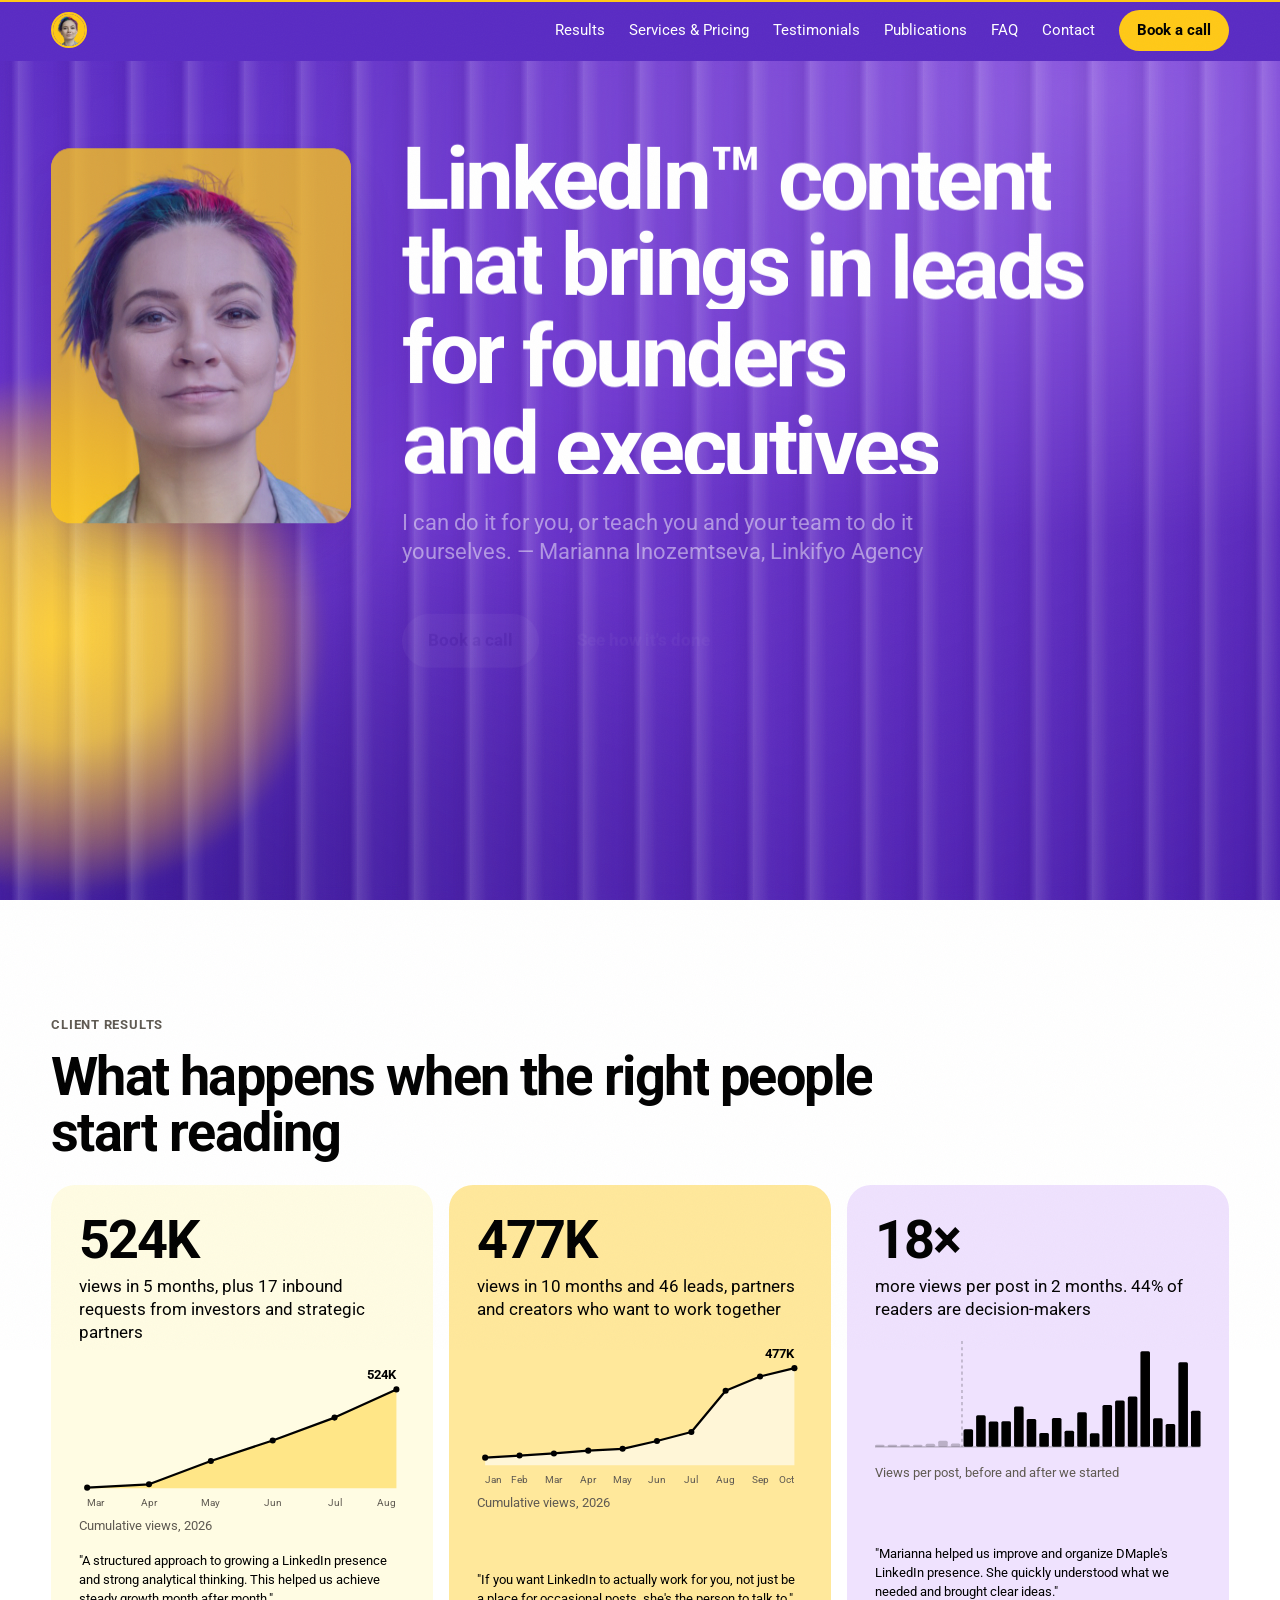
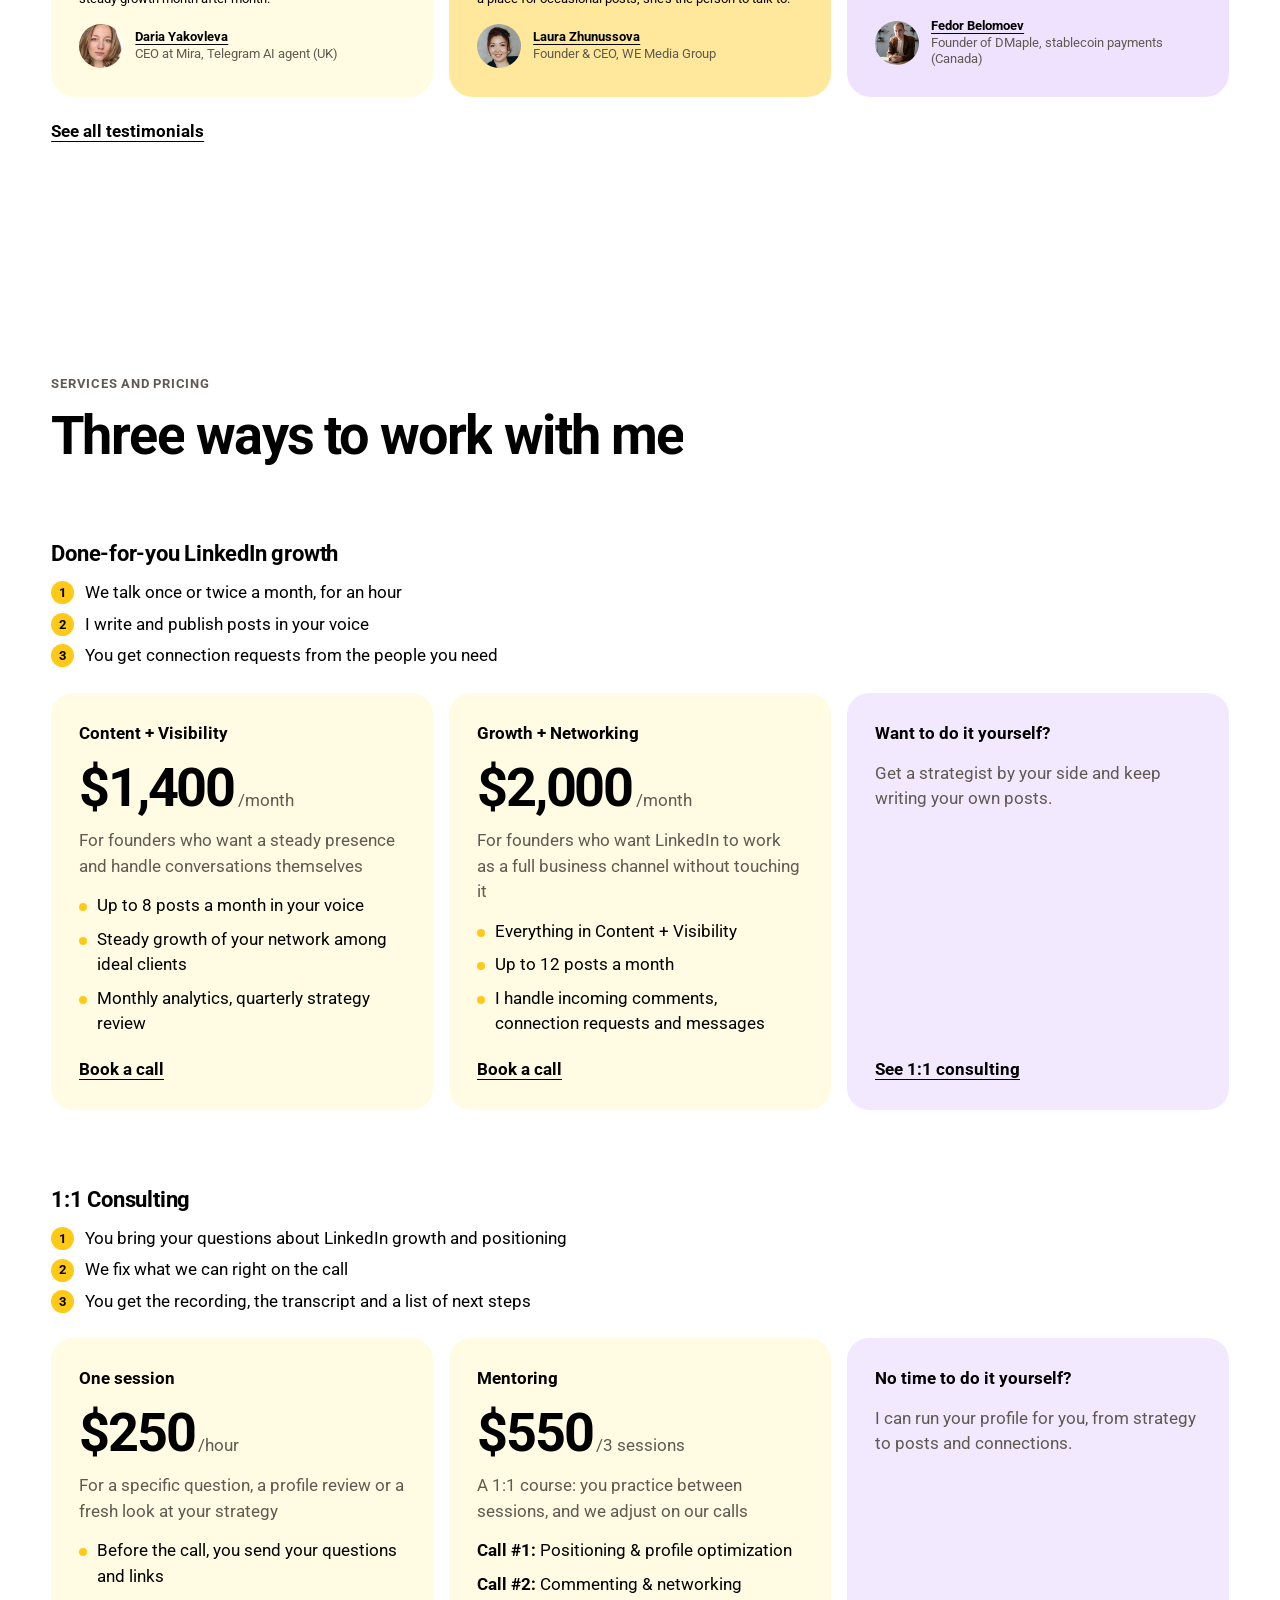
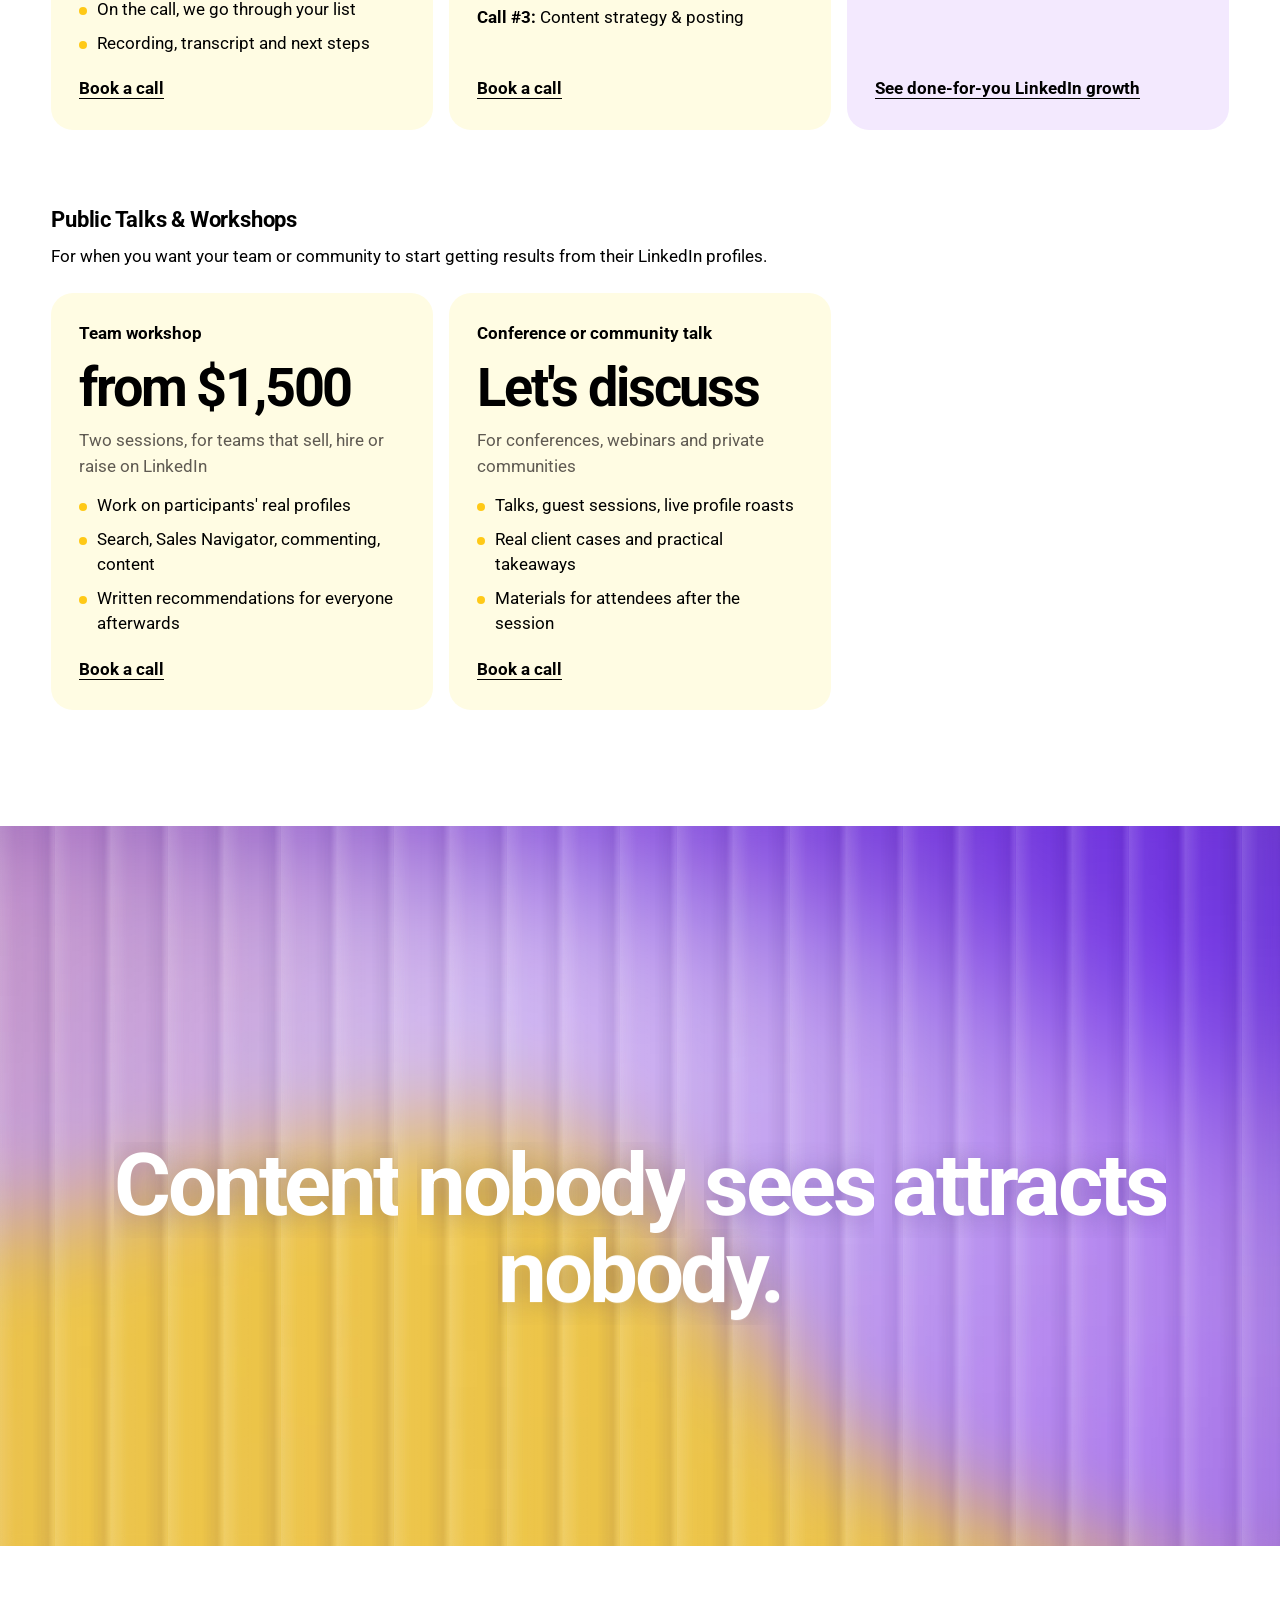
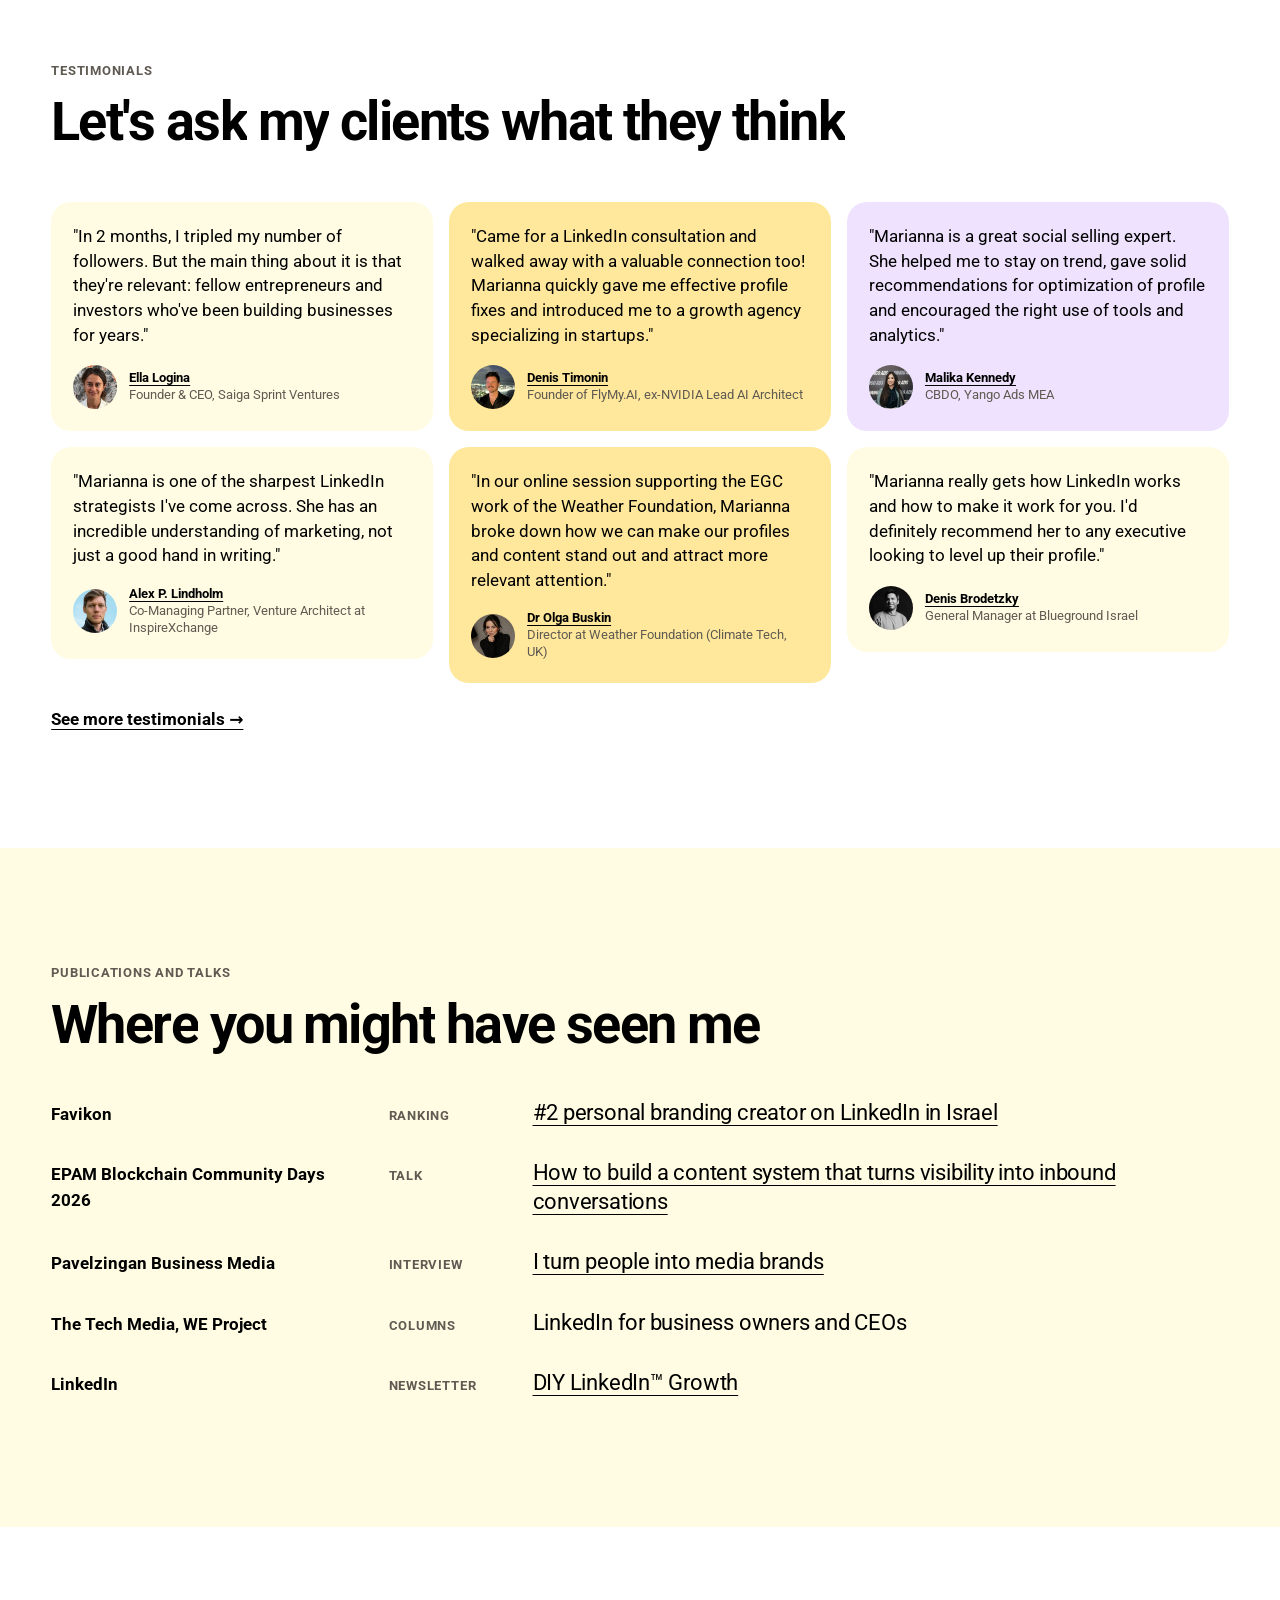
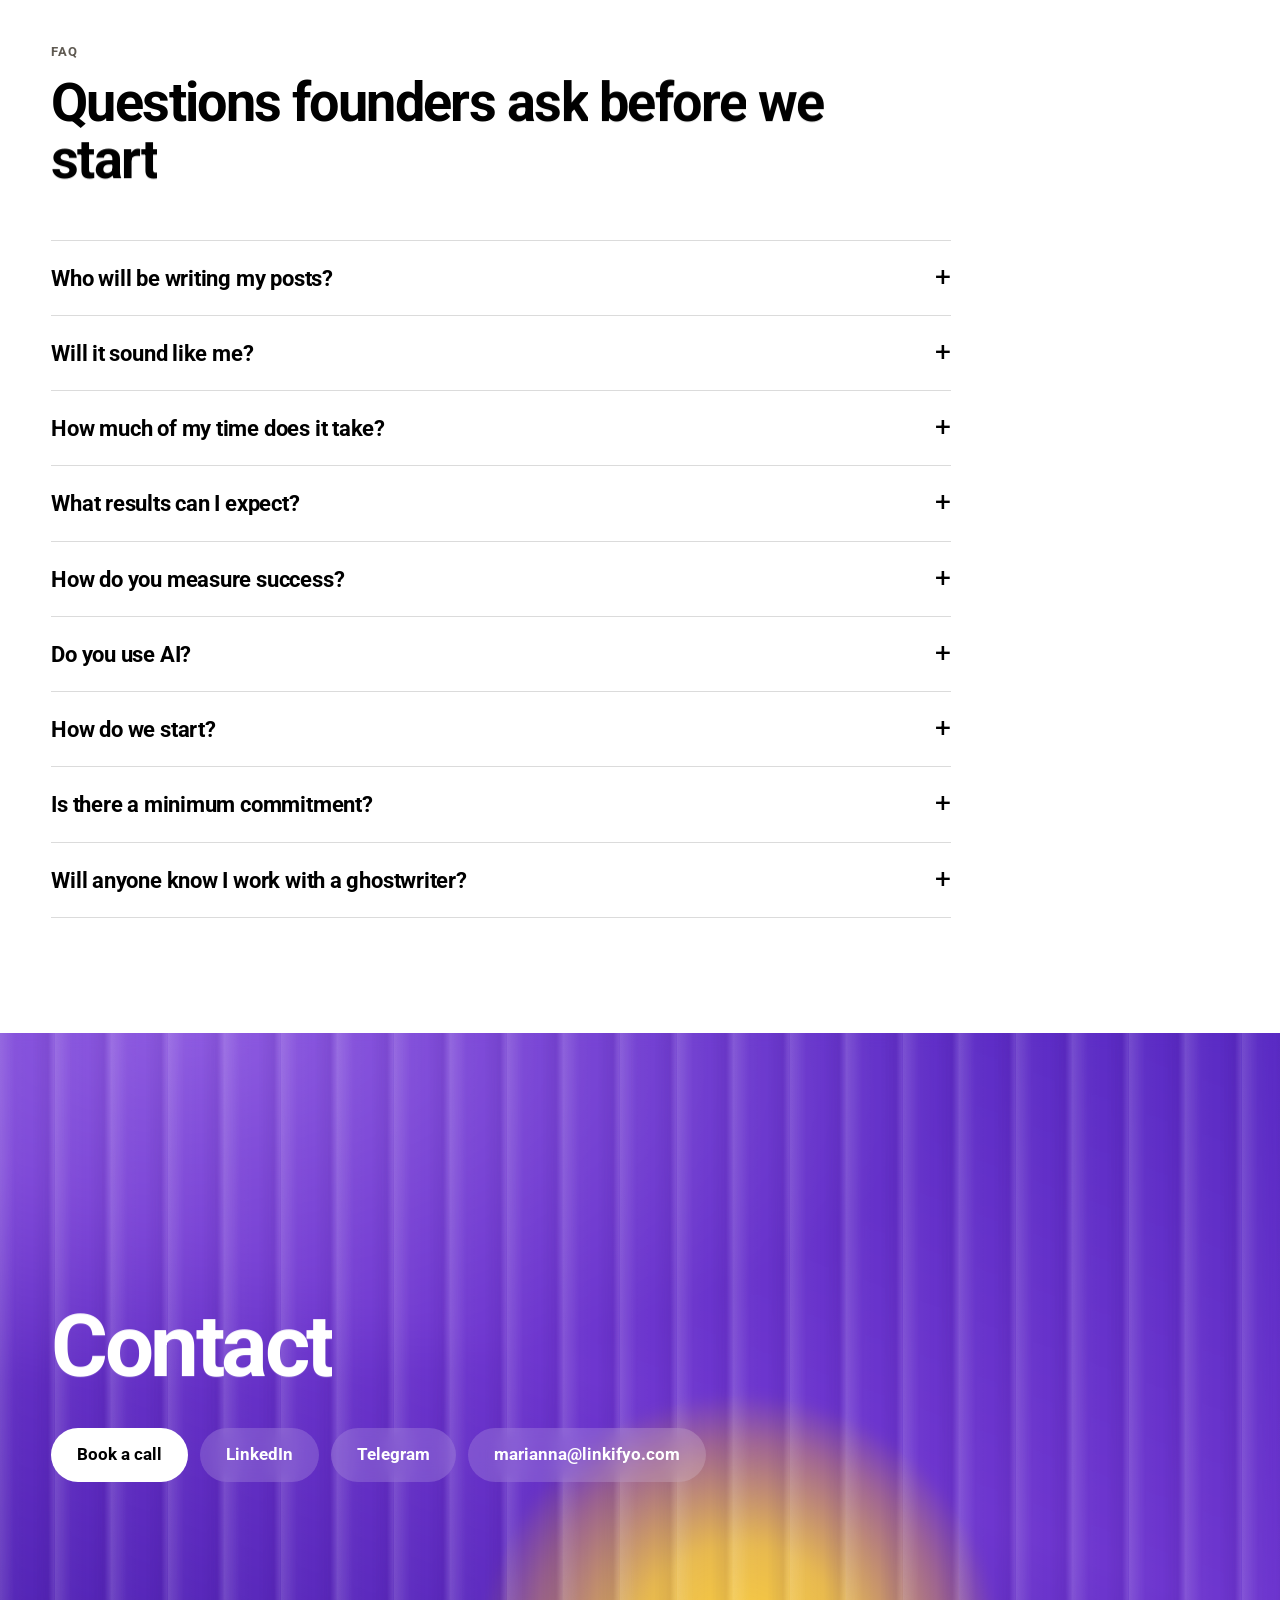
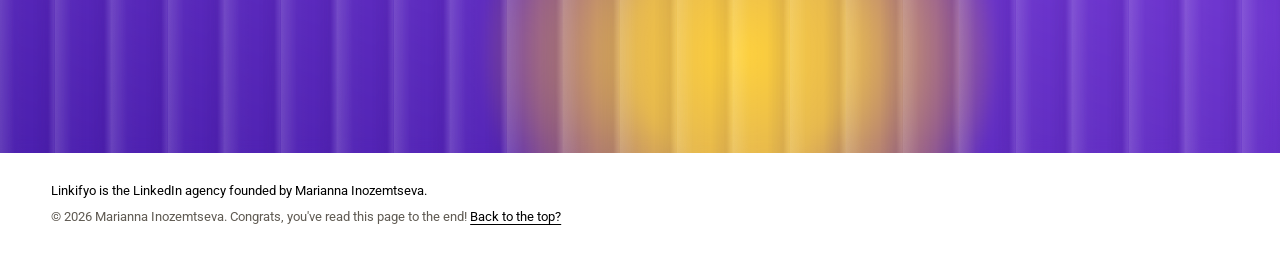
==== commit c0916bf6: "Add FAQ section with FAQPage schema" ====
--- a/index.html
+++ b/index.html
@@ -26,7 +26,8 @@
 {"@type":"Person","@id":"https://linkifyo.com/#person","name":"Marianna Inozemtseva","url":"https://linkifyo.com","image":"https://linkifyo.com/images/hero.jpg","jobTitle":"LinkedIn strategist and ghostwriter, founder of Linkifyo Agency","email":"marianna@linkifyo.com","knowsLanguage":["en","ru","he"],"worksFor":{"@id":"https://linkifyo.com/#org"},"sameAs":["https://www.linkedin.com/in/marianna-inozemtseva/","https://t.me/inozemtsevaonline"],"knowsAbout":["LinkedIn strategy","Ghostwriting","Founder-led content","B2B marketing","Social selling","Personal branding"]},
 {"@type":"Organization","@id":"https://linkifyo.com/#org","name":"Linkifyo Agency","alternateName":"Linkifyo","url":"https://linkifyo.com","founder":{"@id":"https://linkifyo.com/#person"},"description":"Linkifyo is the LinkedIn agency founded by Marianna Inozemtseva."},
 {"@type":"WebSite","@id":"https://linkifyo.com/#website","name":"Marianna Inozemtseva · Linkifyo Agency","url":"https://linkifyo.com","inLanguage":"en","publisher":{"@id":"https://linkifyo.com/#org"}},
-{"@type":"ProfessionalService","@id":"https://linkifyo.com/#service","name":"Linkifyo Agency","url":"https://linkifyo.com","provider":{"@id":"https://linkifyo.com/#person"},"serviceType":"LinkedIn content strategy and ghostwriting","areaServed":{"@type":"Place","name":"Worldwide"},"audience":{"@type":"BusinessAudience","audienceType":"Founders and executives"}}]}</script>
+{"@type":"ProfessionalService","@id":"https://linkifyo.com/#service","name":"Linkifyo Agency","url":"https://linkifyo.com","provider":{"@id":"https://linkifyo.com/#person"},"serviceType":"LinkedIn content strategy and ghostwriting","areaServed":{"@type":"Place","name":"Worldwide"},"audience":{"@type":"BusinessAudience","audienceType":"Founders and executives"}},
+{"@type": "FAQPage", "@id": "https://linkifyo.com/#faq", "mainEntity": [{"@type": "Question", "name": "Who will be writing my posts?", "acceptedAnswer": {"@type": "Answer", "text": "I do, personally. I interview you, and every post is built on your stories and opinions."}}, {"@type": "Question", "name": "Will it sound like me?", "acceptedAnswer": {"@type": "Answer", "text": "Yes. That's the whole point: I come with topics, ask for your point of view, tune into your voice, and write down your thoughts in your style. And of course, you review every draft before it goes live."}}, {"@type": "Question", "name": "How much of my time does it take?", "acceptedAnswer": {"@type": "Answer", "text": "Most of my clients spend about an hour a month in total. At first, it may take about an hour a week for calls and reviewing drafts, but as I get used to how you think, it gets much faster."}}, {"@type": "Question", "name": "What results can I expect?", "acceptedAnswer": {"@type": "Answer", "text": "One client tripled her followers in two months, mostly investors and founders. Two others reached over 120k impressions in their first month."}}, {"@type": "Question", "name": "How do you measure success?", "acceptedAnswer": {"@type": "Answer", "text": "By who sends you connection requests after each post: whether they match your ideal client profile, and whether they turn into conversations."}}, {"@type": "Question", "name": "Do you use AI?", "acceptedAnswer": {"@type": "Answer", "text": "As a research tool, yes. I never automate commenting or engagement. It breaks LinkedIn's rules and puts your profile at risk. It also looks really bad for your personal brand."}}, {"@type": "Question", "name": "How do we start?", "acceptedAnswer": {"@type": "Answer", "text": "With strategy: your ideal client profile, profile copy and the first topics, then the first posts. The first posts go live the same week."}}, {"@type": "Question", "name": "Is there a minimum commitment?", "acceptedAnswer": {"@type": "Answer", "text": "One month."}}, {"@type": "Question", "name": "Will anyone know I work with a ghostwriter?", "acceptedAnswer": {"@type": "Answer", "text": "No, unless you choose to share it. Our work is confidential, and I sign an NDA if you need one. All the case studies I've published were approved by my clients."}}]}]}</script>
 <script>
 /* GA4: visitors in European time zones see a banner; Google Analytics is not loaded at all until they press Accept */
 window.dataLayer=window.dataLayer||[];function gtag(){dataLayer.push(arguments);}
@@ -65,6 +66,7 @@
     <a href="#services">Services &amp; Pricing</a>
     <a href="#testimonials">Testimonials</a>
     <a href="#publications">Publications</a>
+    <a href="#faq">FAQ</a>
     <a href="#contact">Contact</a>
     <a href="https://calendar.app.google/3dLrUGfS4VhQvoYT9" target="_blank" rel="noopener" class="nav__cta" data-magnetic>Book a call</a>
   </nav>
@@ -300,6 +302,23 @@
     </ul>
   </section>
 
+  <!-- FAQ -->
+  <section class="faq" id="faq">
+    <p class="eyebrow">FAQ</p>
+    <h2 class="h2"><span class="split">Questions founders ask before we start</span></h2>
+    <div class="faq__list">
+      <details class="faq__item"><summary>Who will be writing my posts?</summary><p>I do, personally. I interview you, and every post is built on your stories and opinions.</p></details>
+      <details class="faq__item"><summary>Will it sound like me?</summary><p>Yes. That's the whole point: I come with topics, ask for your point of view, tune into your voice, and write down your thoughts in your style. And of course, you review every draft before it goes live.</p></details>
+      <details class="faq__item"><summary>How much of my time does it take?</summary><p>Most of my clients spend about an hour a month in total. At first, it may take about an hour a week for calls and reviewing drafts, but as I get used to how you think, it gets much faster.</p></details>
+      <details class="faq__item"><summary>What results can I expect?</summary><p>One client tripled her followers in two months, mostly investors and founders. Two others reached over 120k impressions in their first month.</p></details>
+      <details class="faq__item"><summary>How do you measure success?</summary><p>By who sends you connection requests after each post: whether they match your ideal client profile, and whether they turn into conversations.</p></details>
+      <details class="faq__item"><summary>Do you use AI?</summary><p>As a research tool, yes. I never automate commenting or engagement. It breaks LinkedIn's rules and puts your profile at risk. It also looks really bad for your personal brand.</p></details>
+      <details class="faq__item"><summary>How do we start?</summary><p>With strategy: your ideal client profile, profile copy and the first topics, then the first posts. The first posts go live the same week.</p></details>
+      <details class="faq__item"><summary>Is there a minimum commitment?</summary><p>One month.</p></details>
+      <details class="faq__item"><summary>Will anyone know I work with a ghostwriter?</summary><p>No, unless you choose to share it. Our work is confidential, and I sign an NDA if you need one. All the case studies I've published were approved by my clients.</p></details>
+    </div>
+  </section>
+
   <!-- CONTACT -->
   <section class="contact" id="contact">
     <div class="sun" aria-hidden="true"><i></i></div>
--- a/style.css
+++ b/style.css
@@ -162,6 +162,18 @@
 @media (max-width:1000px){.tiles{grid-template-columns:repeat(2,minmax(0,1fr))}}
 @media (max-width:640px){.tiles{grid-template-columns:1fr}}
 
+/* FAQ */
+.faq{padding-block:var(--gap);padding-inline:var(--pad)}
+.faq__list{margin-top:clamp(32px,4vw,52px);max-width:900px;border-top:1px solid rgba(0,0,0,.14)}
+.faq__item{border-bottom:1px solid rgba(0,0,0,.14)}
+.faq__item summary{list-style:none;cursor:pointer;display:flex;justify-content:space-between;align-items:baseline;gap:24px;padding-block:22px;font-size:var(--t3);font-weight:700;letter-spacing:-.01em;line-height:1.3}
+.faq__item summary::-webkit-details-marker{display:none}
+.faq__item summary::after{content:"+";flex:none;font-weight:400;font-size:1.3em;line-height:1;transition:transform .3s}
+.faq__item[open] summary::after{transform:rotate(45deg)}
+.faq__item summary:hover{color:#5a2bc4}
+.faq__item summary:focus-visible{outline:2px solid #5a2bc4;outline-offset:4px}
+.faq__item p{font-size:var(--t4);line-height:1.55;max-width:44em;padding-bottom:24px;color:var(--mute)}
+
 /* Publications */
 .press{padding-block:var(--gap);padding-inline:var(--pad);background:var(--cream)}
 .press__list{list-style:none;margin-top:32px;display:grid;gap:4px}
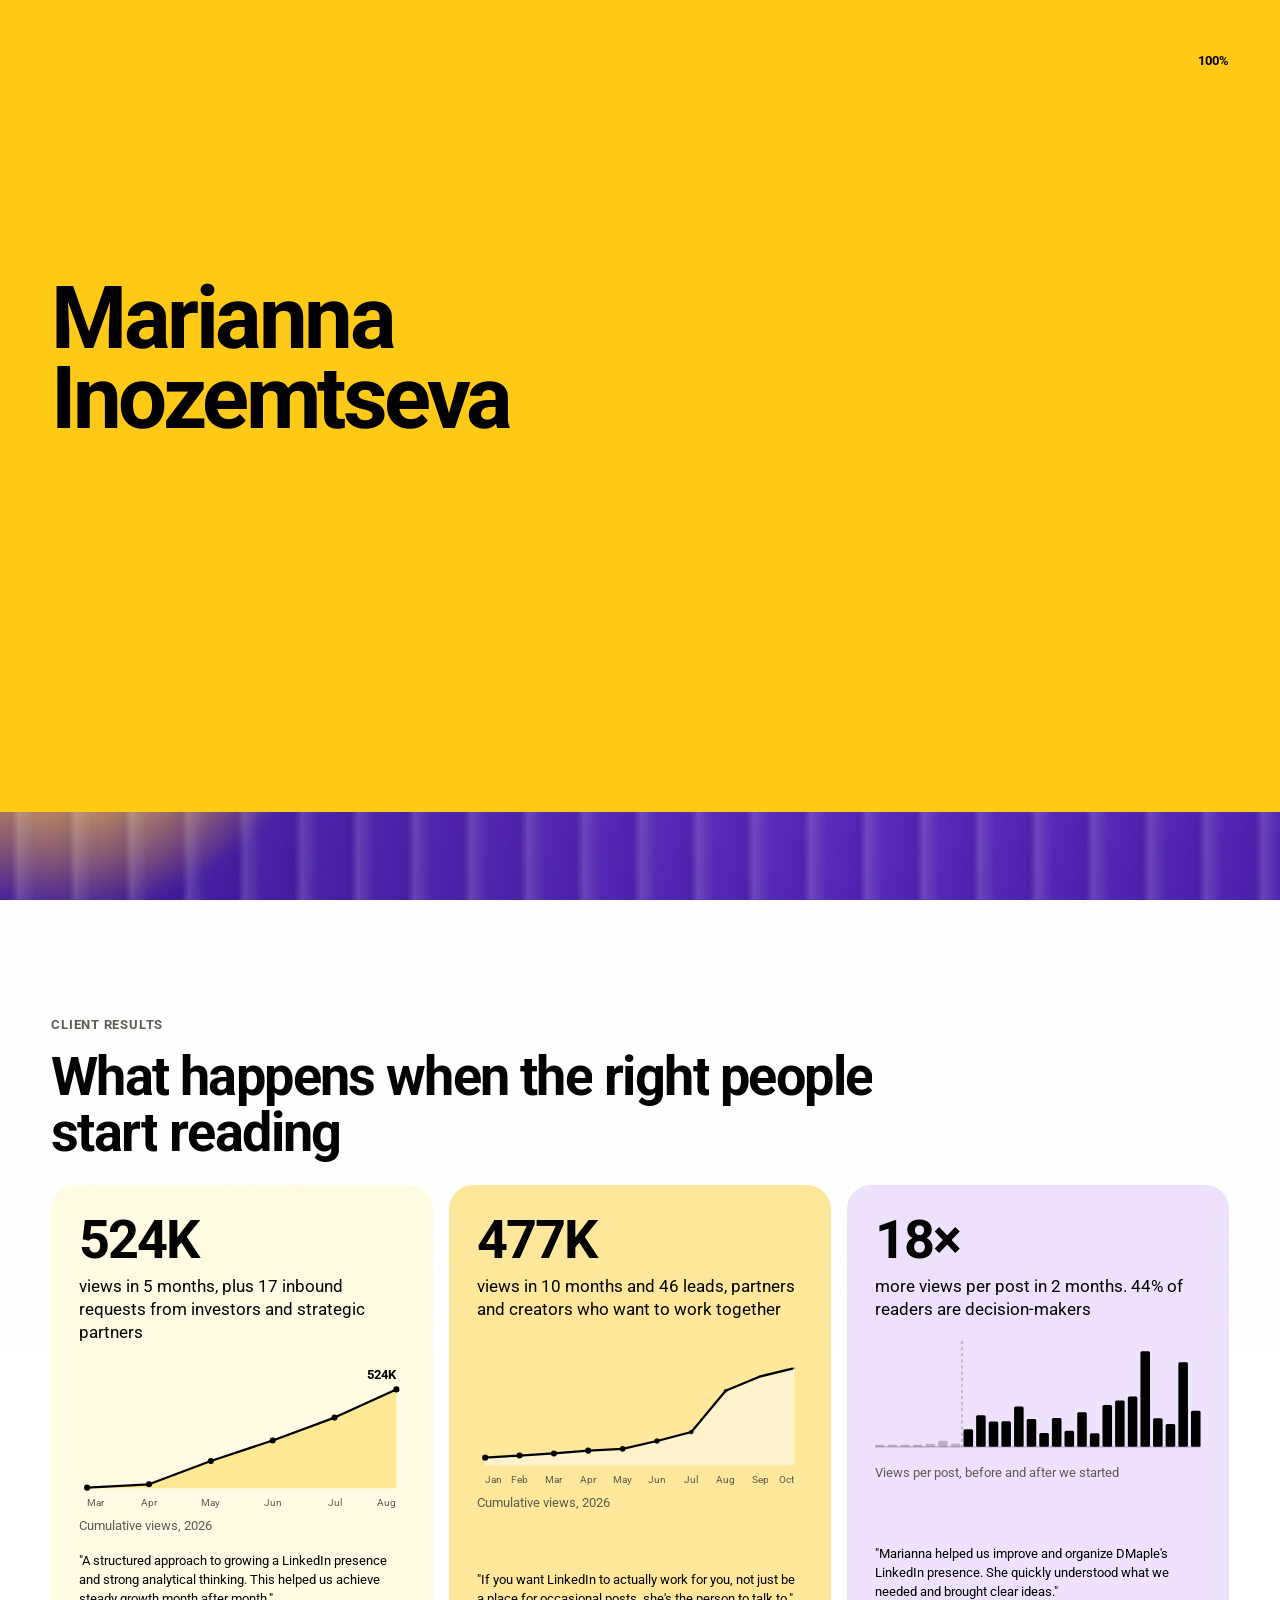
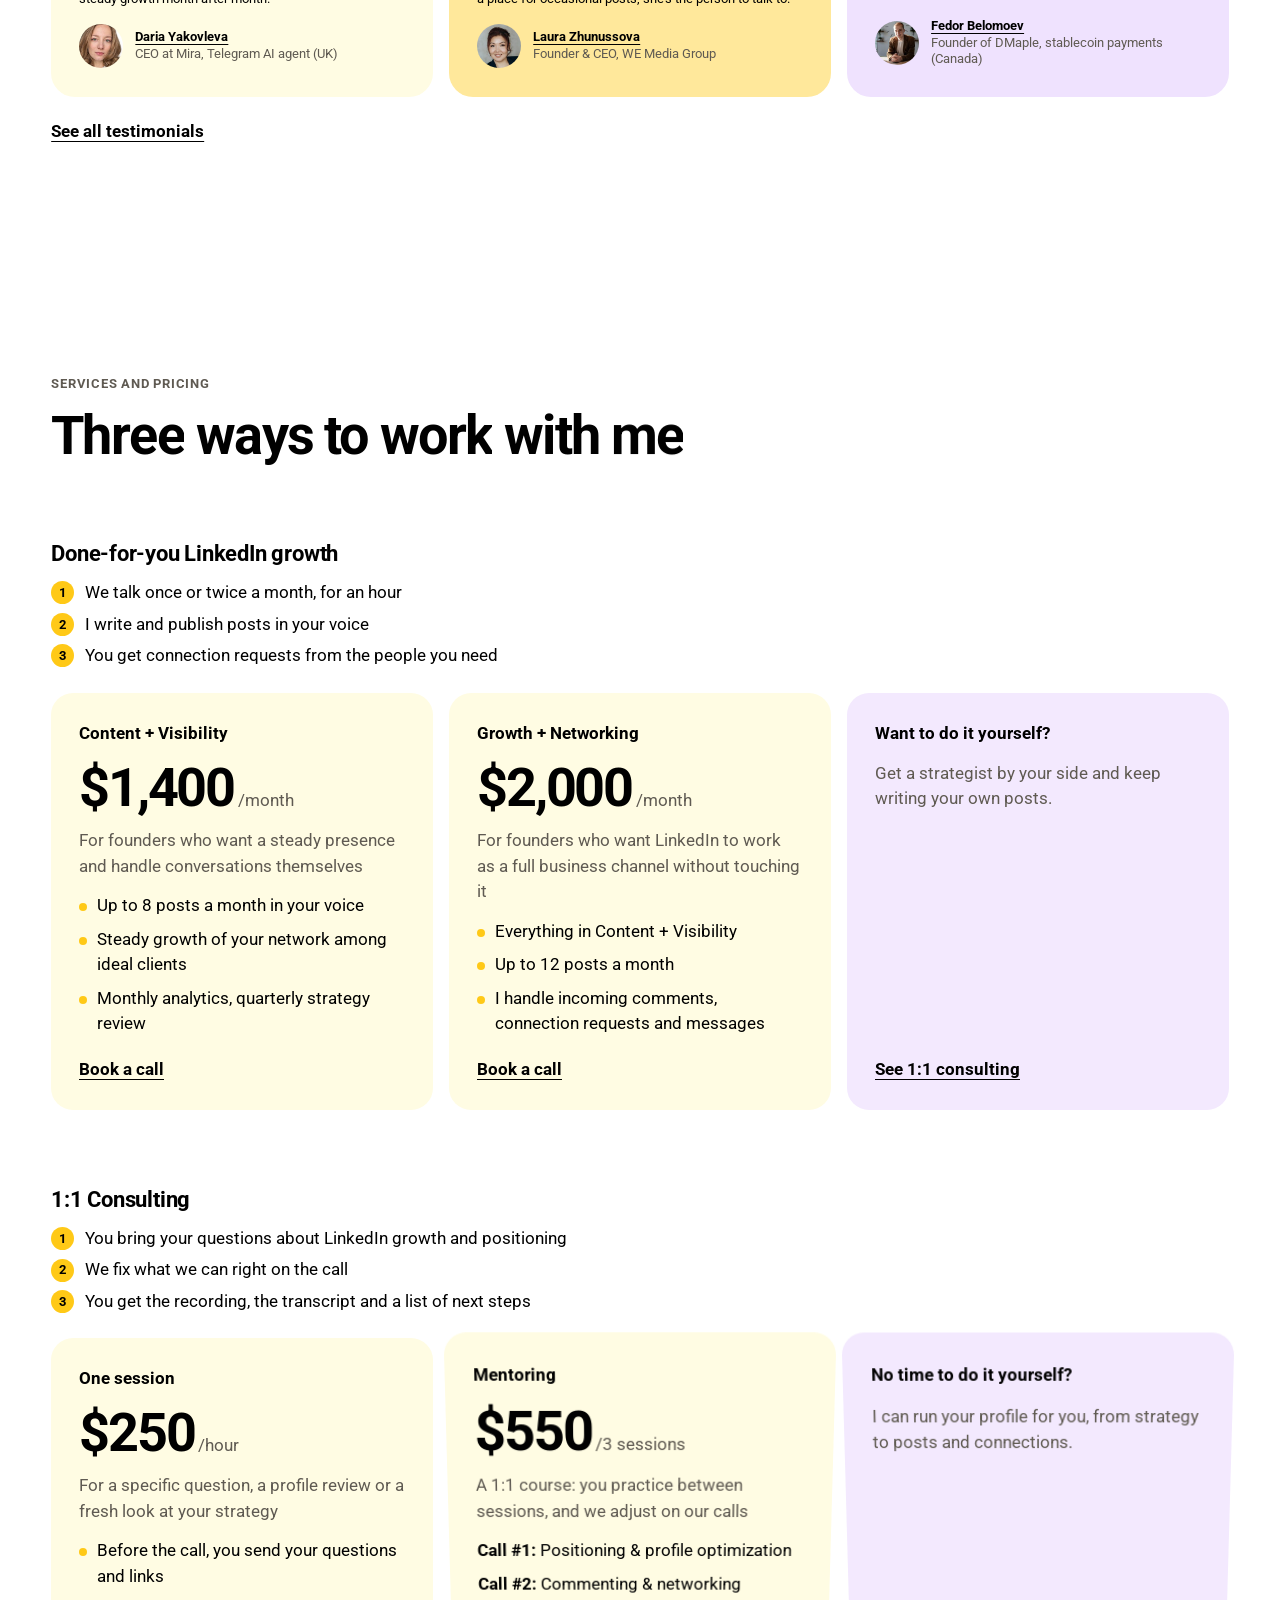
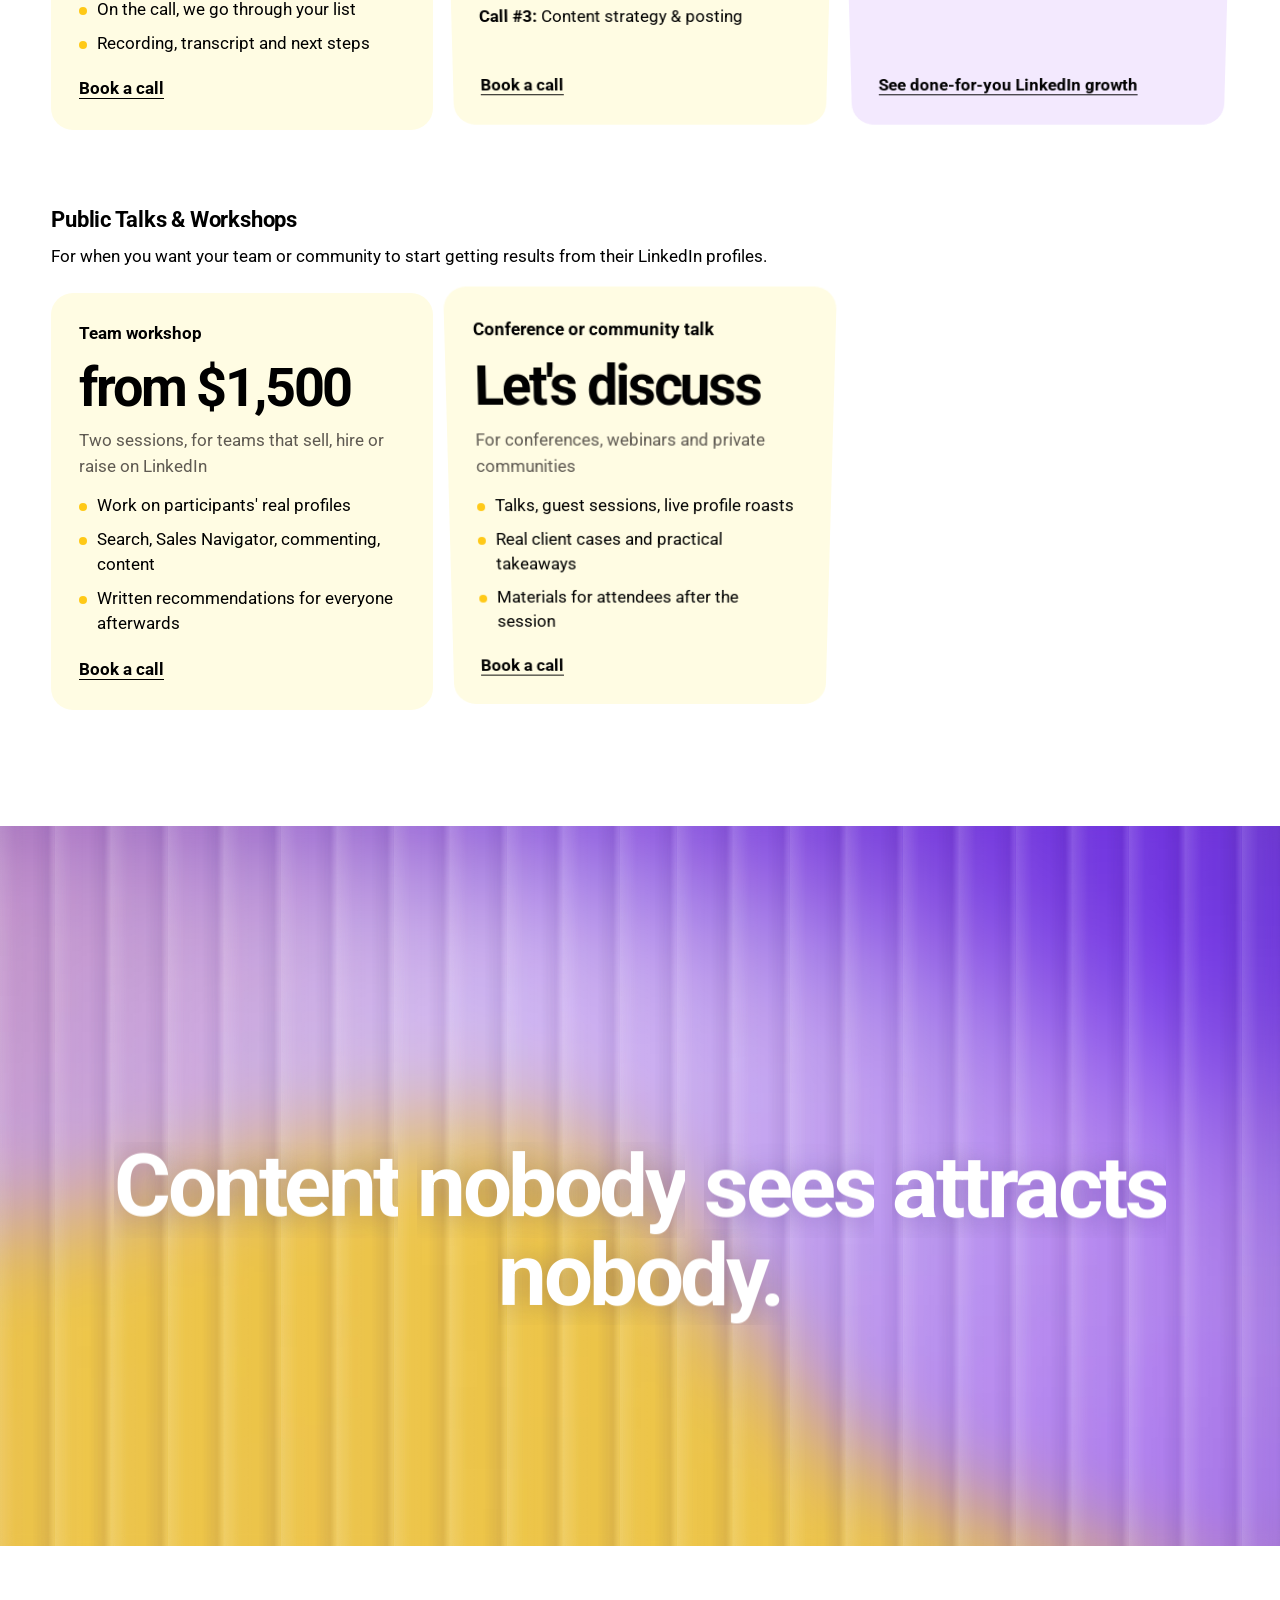
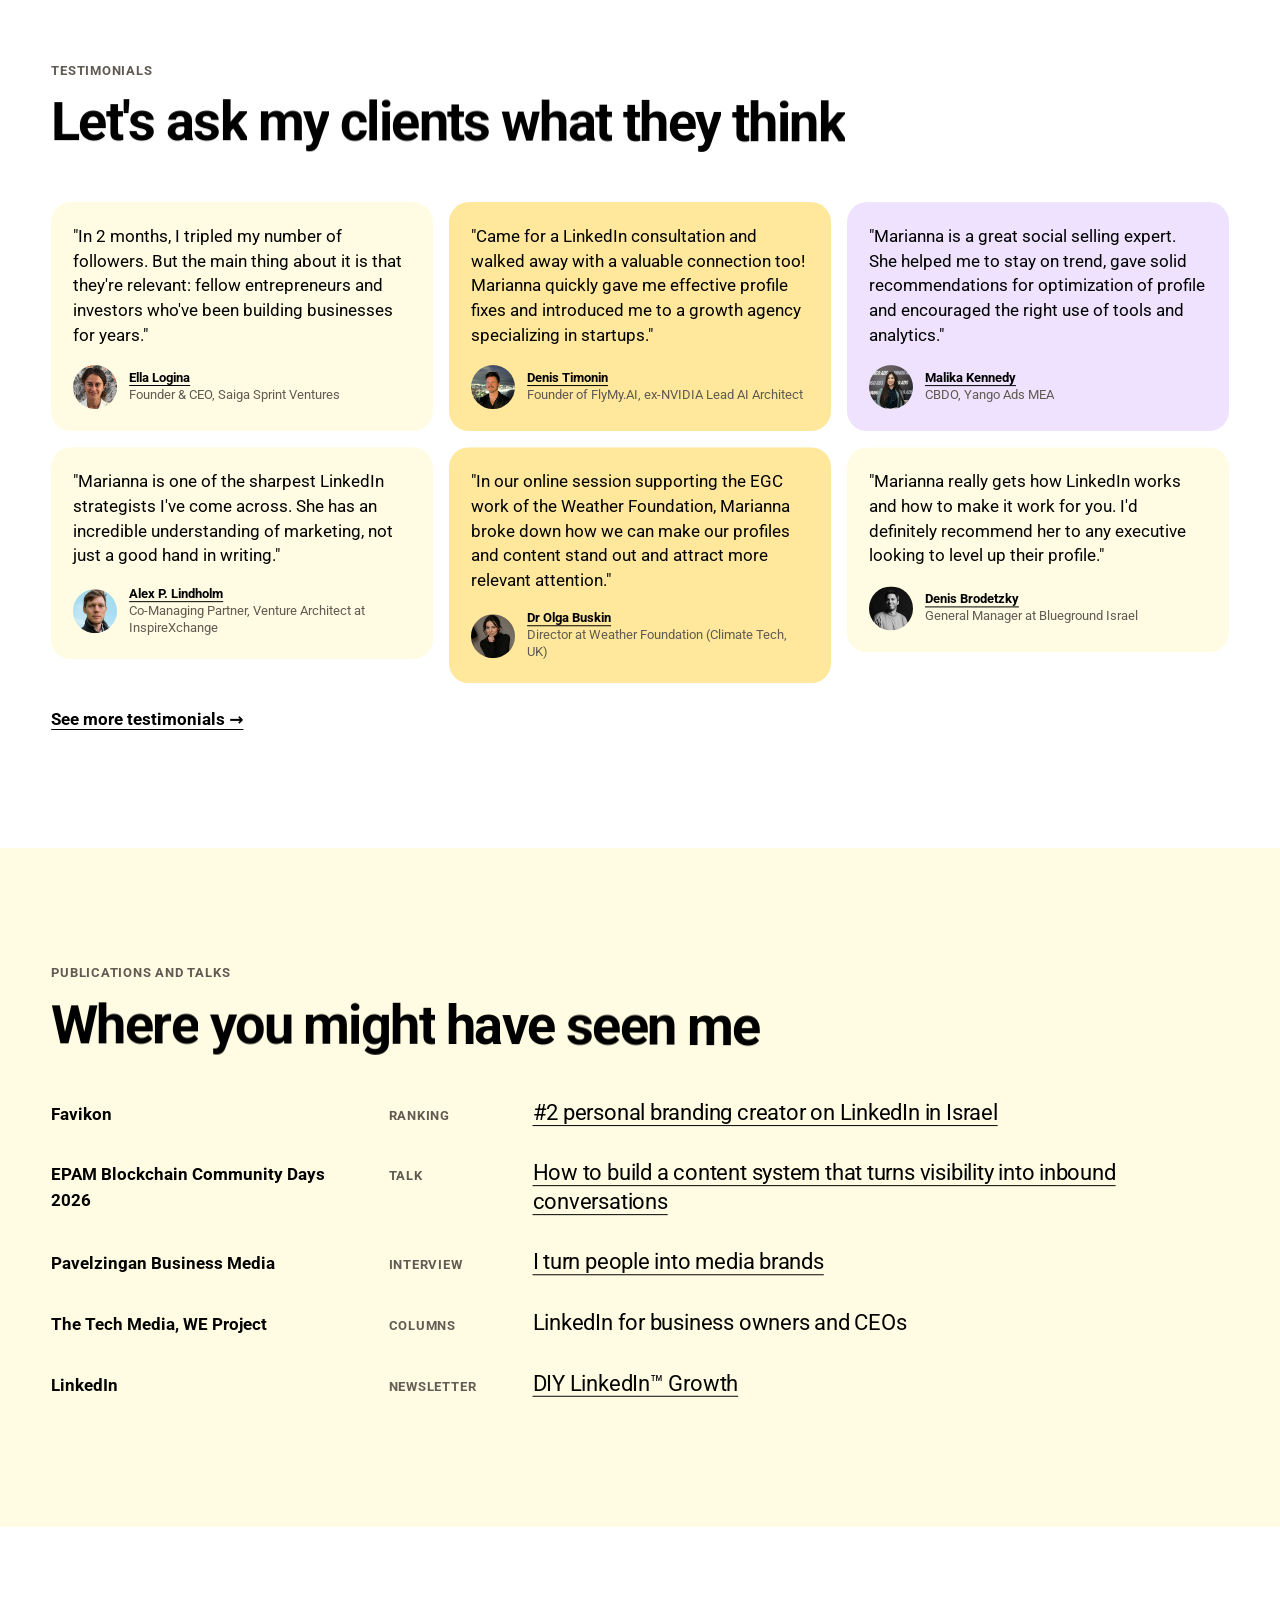
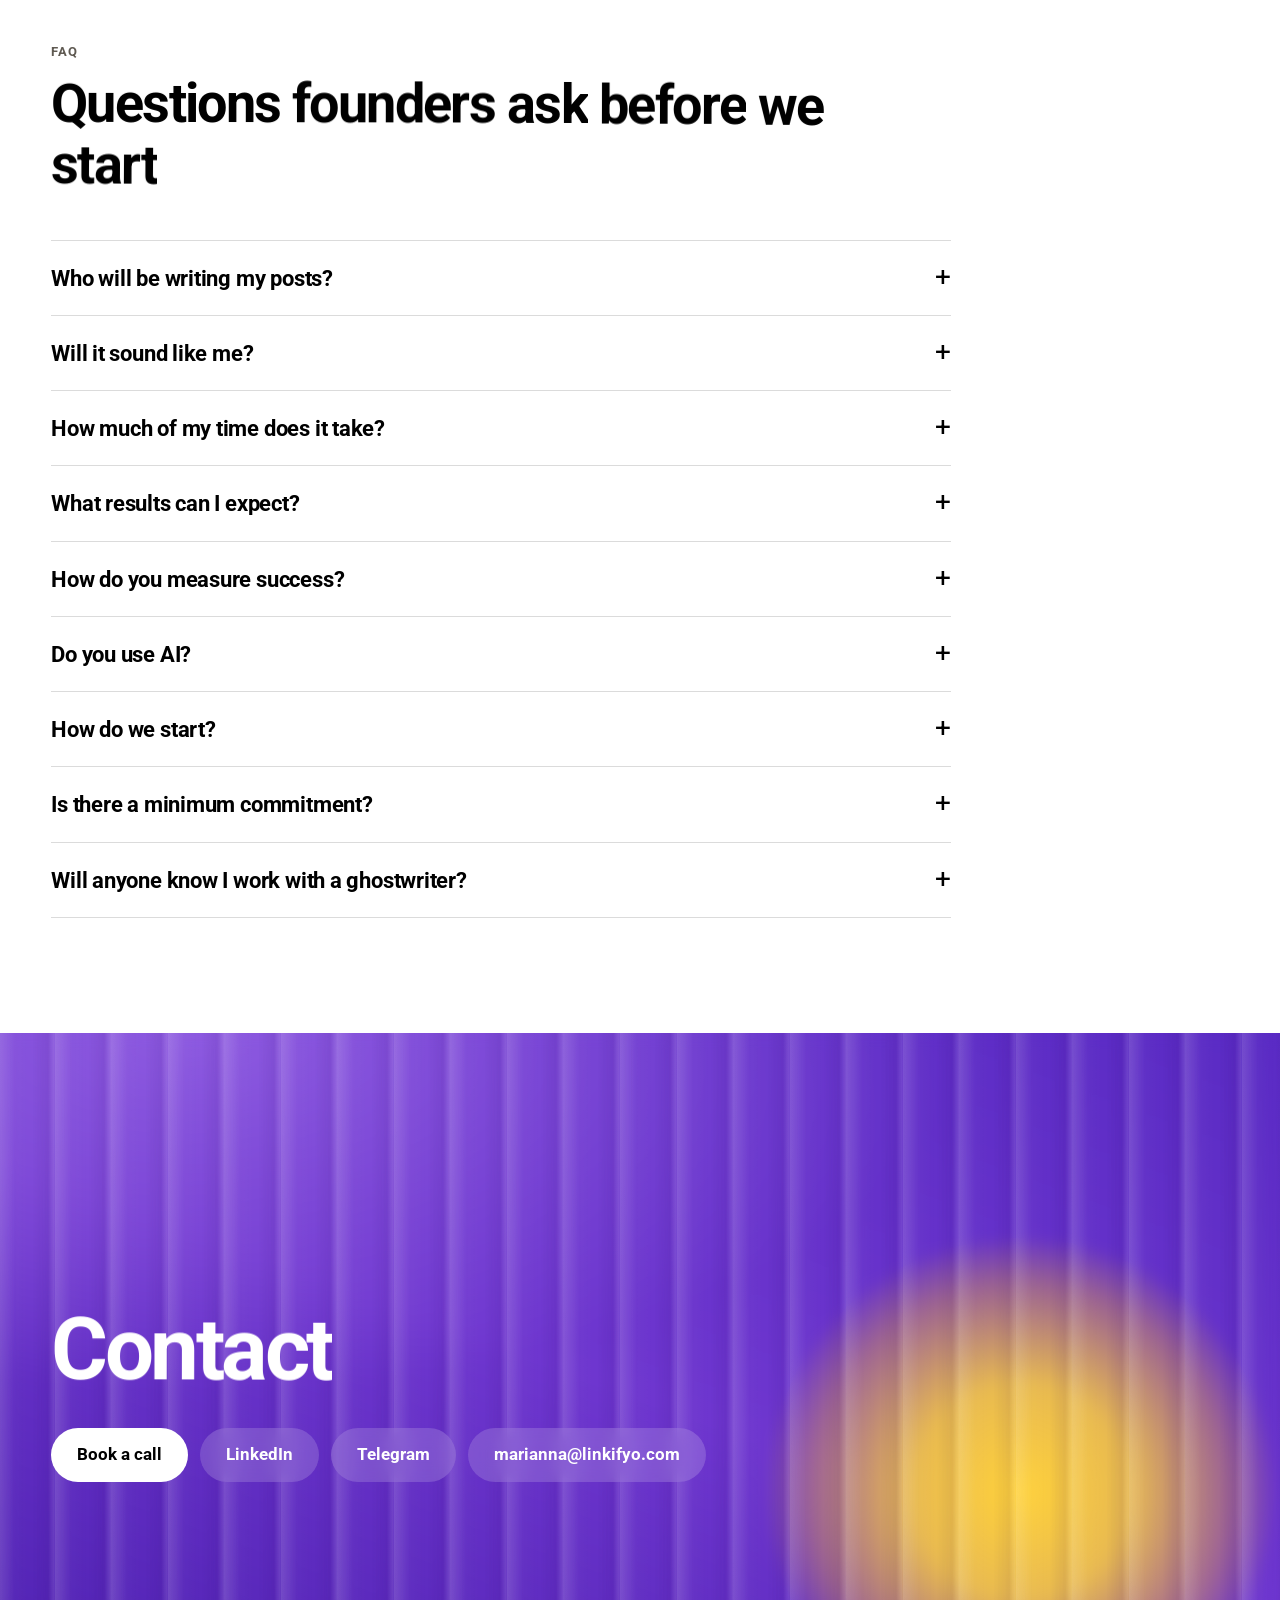
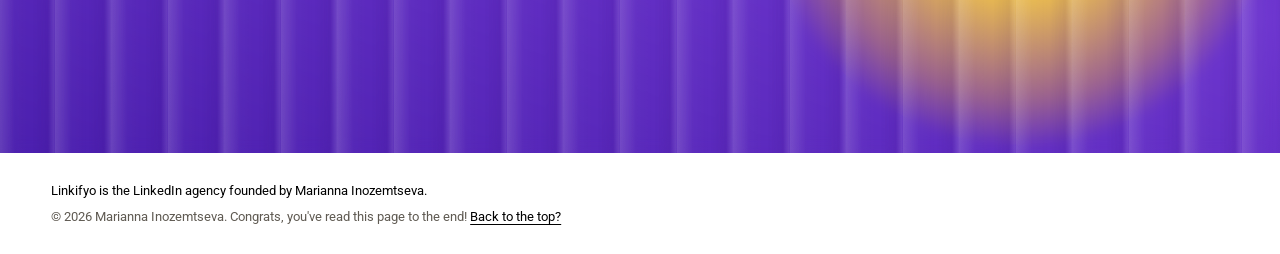
==== commit 1ed912de: "Add llms.txt, extend Person schema, render real numbers in static HTML Co-Authored-By: Claude Opus 5" ====
--- a/index.html
+++ b/index.html
@@ -23,7 +23,7 @@
 <link rel="apple-touch-icon" href="/apple-touch-icon.png">
 <link rel="preload" as="image" href="images/hero.jpg">
 <script type="application/ld+json">{"@context":"https://schema.org","@graph":[
-{"@type":"Person","@id":"https://linkifyo.com/#person","name":"Marianna Inozemtseva","url":"https://linkifyo.com","image":"https://linkifyo.com/images/hero.jpg","jobTitle":"LinkedIn strategist and ghostwriter, founder of Linkifyo Agency","email":"marianna@linkifyo.com","knowsLanguage":["en","ru","he"],"worksFor":{"@id":"https://linkifyo.com/#org"},"sameAs":["https://www.linkedin.com/in/marianna-inozemtseva/","https://t.me/inozemtsevaonline"],"knowsAbout":["LinkedIn strategy","Ghostwriting","Founder-led content","B2B marketing","Social selling","Personal branding"]},
+{"@type":"Person","@id":"https://linkifyo.com/#person","name":"Marianna Inozemtseva","url":"https://linkifyo.com","image":"https://linkifyo.com/images/hero.jpg","jobTitle":"LinkedIn strategist and ghostwriter, founder of Linkifyo Agency","email":"marianna@linkifyo.com","knowsLanguage":["en","ru","he"],"worksFor":{"@id":"https://linkifyo.com/#org"},"sameAs":["https://www.linkedin.com/in/marianna-inozemtseva/","https://t.me/inozemtsevaonline","https://www.linkedin.com/newsletters/diy-linkedin%E2%84%A2-growth-7414590052376309760/"],"subjectOf":[{"@type":"Article","headline":"Marianna Inozemtseva: I turn people into media brands","url":"https://pavelzingan.md/marianna-inozemtseva-i-turn-people-into-media-brands/en/","publisher":{"@type":"Organization","name":"Pavelzingan Business Media"}},{"@type":"VideoObject","name":"How to build a content system that turns visibility into inbound conversations","url":"https://www.youtube.com/watch?v=72bPsbCcylI","description":"Talk by Marianna Inozemtseva at EPAM Blockchain Community Days 2026"}],"award":"#2 personal branding creator on LinkedIn in Israel (Favikon ranking)","knowsAbout":["LinkedIn strategy","Ghostwriting","Founder-led content","B2B marketing","Social selling","Personal branding"]},
 {"@type":"Organization","@id":"https://linkifyo.com/#org","name":"Linkifyo Agency","alternateName":"Linkifyo","url":"https://linkifyo.com","founder":{"@id":"https://linkifyo.com/#person"},"description":"Linkifyo is the LinkedIn agency founded by Marianna Inozemtseva."},
 {"@type":"WebSite","@id":"https://linkifyo.com/#website","name":"Marianna Inozemtseva · Linkifyo Agency","url":"https://linkifyo.com","inLanguage":"en","publisher":{"@id":"https://linkifyo.com/#org"}},
 {"@type":"ProfessionalService","@id":"https://linkifyo.com/#service","name":"Linkifyo Agency","url":"https://linkifyo.com","provider":{"@id":"https://linkifyo.com/#person"},"serviceType":"LinkedIn content strategy and ghostwriting","areaServed":{"@type":"Place","name":"Worldwide"},"audience":{"@type":"BusinessAudience","audienceType":"Founders and executives"}},
@@ -107,7 +107,7 @@
 
         <article class="rcard">
           <div class="rcard__top">
-            <div class="rcard__num"><span class="count" data-to="524">0</span>K</div>
+            <div class="rcard__num"><span class="count" data-to="524">524</span>K</div>
             <p class="rcard__txt">views in 5 months, plus 17 inbound requests from investors and strategic partners</p>
           </div>
           <figure class="rcard__chart"><svg class="chart" viewBox="0 0 320 150" role="img" aria-label="Daria Yakovleva, cumulative LinkedIn views, March to August 2026: 524,504"><path class="chart__area" d="M8.0,125.5 L68.8,122.2 L129.6,99.3 L190.4,79.1 L251.2,56.6 L312.0,28.9 L312.0,126 L8.0,126 Z"/><path class="chart__line" d="M8.0,125.5 L68.8,122.2 L129.6,99.3 L190.4,79.1 L251.2,56.6 L312.0,28.9"/><circle class="chart__dot" cx="8.0" cy="125.5" r="3"/><circle class="chart__dot" cx="68.8" cy="122.2" r="3"/><circle class="chart__dot" cx="129.6" cy="99.3" r="3"/><circle class="chart__dot" cx="190.4" cy="79.1" r="3"/><circle class="chart__dot" cx="251.2" cy="56.6" r="3"/><circle class="chart__dot" cx="312.0" cy="28.9" r="3"/><text class="chart__m" x="8.0" y="144" text-anchor="start">Mar</text><text class="chart__m" x="68.8" y="144" text-anchor="middle">Apr</text><text class="chart__m" x="129.6" y="144" text-anchor="middle">May</text><text class="chart__m" x="190.4" y="144" text-anchor="middle">Jun</text><text class="chart__m" x="251.2" y="144" text-anchor="middle">Jul</text><text class="chart__m" x="312.0" y="144" text-anchor="end">Aug</text><text class="chart__v" x="312.0" y="18.9" text-anchor="end">524K</text></svg><figcaption>Cumulative views, 2026</figcaption></figure>
@@ -117,7 +117,7 @@
 
         <article class="rcard rcard--yellow">
           <div class="rcard__top">
-            <div class="rcard__num"><span class="count" data-to="477">0</span>K</div>
+            <div class="rcard__num"><span class="count" data-to="477">477</span>K</div>
             <p class="rcard__txt">views in 10 months and 46 leads, partners and creators who want to work together</p>
           </div>
           <figure class="rcard__chart"><svg class="chart" viewBox="0 0 320 150" role="img" aria-label="Laura Zhunussova, cumulative LinkedIn views, January to October 2026: 477,010"><path class="chart__area" d="M8.0,118.6 L41.8,116.5 L75.6,114.5 L109.3,111.7 L143.1,109.9 L176.9,102.2 L210.7,93.4 L244.4,52.8 L278.2,38.8 L312.0,30.6 L312.0,126 L8.0,126 Z"/><path class="chart__line" d="M8.0,118.6 L41.8,116.5 L75.6,114.5 L109.3,111.7 L143.1,109.9 L176.9,102.2 L210.7,93.4 L244.4,52.8 L278.2,38.8 L312.0,30.6"/><circle class="chart__dot" cx="8.0" cy="118.6" r="3"/><circle class="chart__dot" cx="41.8" cy="116.5" r="3"/><circle class="chart__dot" cx="75.6" cy="114.5" r="3"/><circle class="chart__dot" cx="109.3" cy="111.7" r="3"/><circle class="chart__dot" cx="143.1" cy="109.9" r="3"/><circle class="chart__dot" cx="176.9" cy="102.2" r="3"/><circle class="chart__dot" cx="210.7" cy="93.4" r="3"/><circle class="chart__dot" cx="244.4" cy="52.8" r="3"/><circle class="chart__dot" cx="278.2" cy="38.8" r="3"/><circle class="chart__dot" cx="312.0" cy="30.6" r="3"/><text class="chart__m" x="8.0" y="144" text-anchor="start">Jan</text><text class="chart__m" x="41.8" y="144" text-anchor="middle">Feb</text><text class="chart__m" x="75.6" y="144" text-anchor="middle">Mar</text><text class="chart__m" x="109.3" y="144" text-anchor="middle">Apr</text><text class="chart__m" x="143.1" y="144" text-anchor="middle">May</text><text class="chart__m" x="176.9" y="144" text-anchor="middle">Jun</text><text class="chart__m" x="210.7" y="144" text-anchor="middle">Jul</text><text class="chart__m" x="244.4" y="144" text-anchor="middle">Aug</text><text class="chart__m" x="278.2" y="144" text-anchor="middle">Sep</text><text class="chart__m" x="312.0" y="144" text-anchor="end">Oct</text><text class="chart__v" x="312.0" y="20.6" text-anchor="end">477K</text></svg><figcaption>Cumulative views, 2026</figcaption></figure>
@@ -127,7 +127,7 @@
 
         <article class="rcard rcard--lilac">
           <div class="rcard__top">
-            <div class="rcard__num"><span class="count" data-to="18">0</span>×</div>
+            <div class="rcard__num"><span class="count" data-to="18">18</span>×</div>
             <p class="rcard__txt">more views per post in 2 months. 44% of readers are decision-makers</p>
           </div>
           <figure class="rcard__chart"><svg class="chart chart--bars" viewBox="0 0 320 120" role="img" aria-label="Fedor Belomoev views per post: low before, many times higher after the work started">
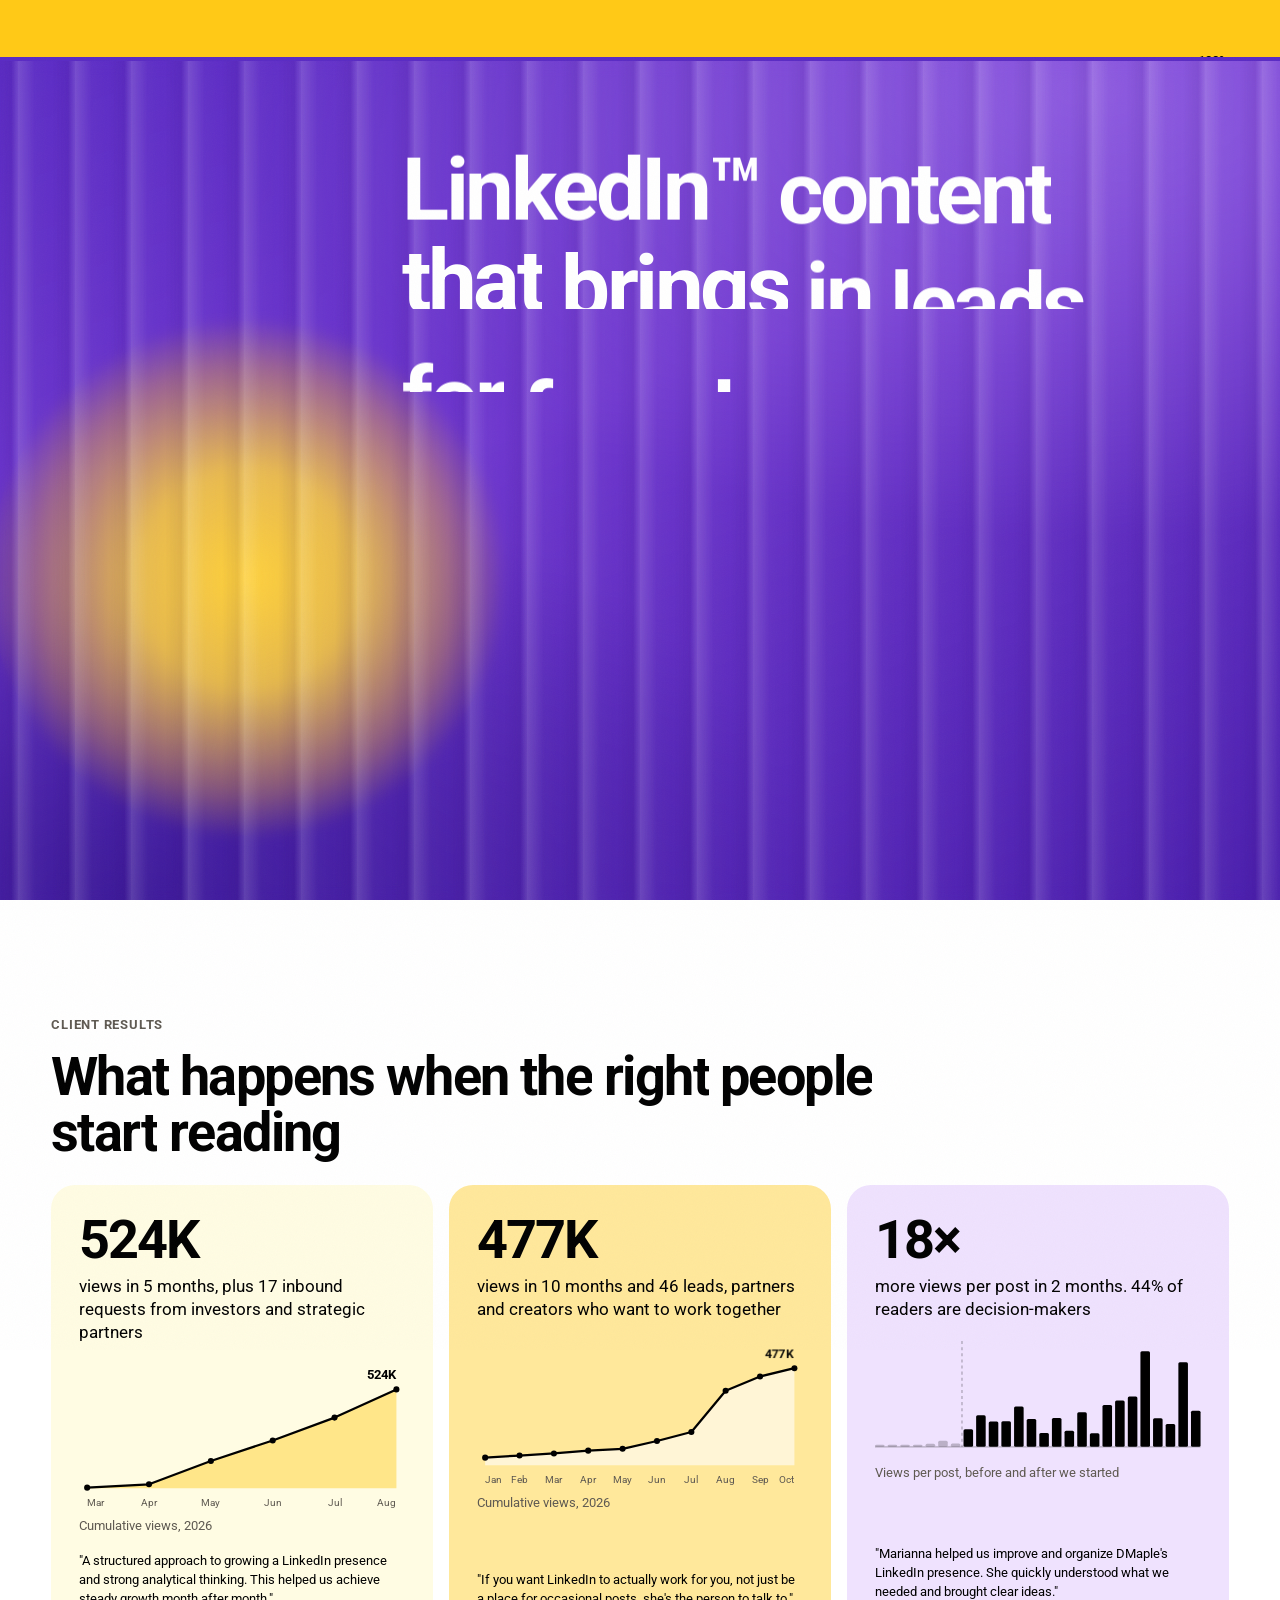
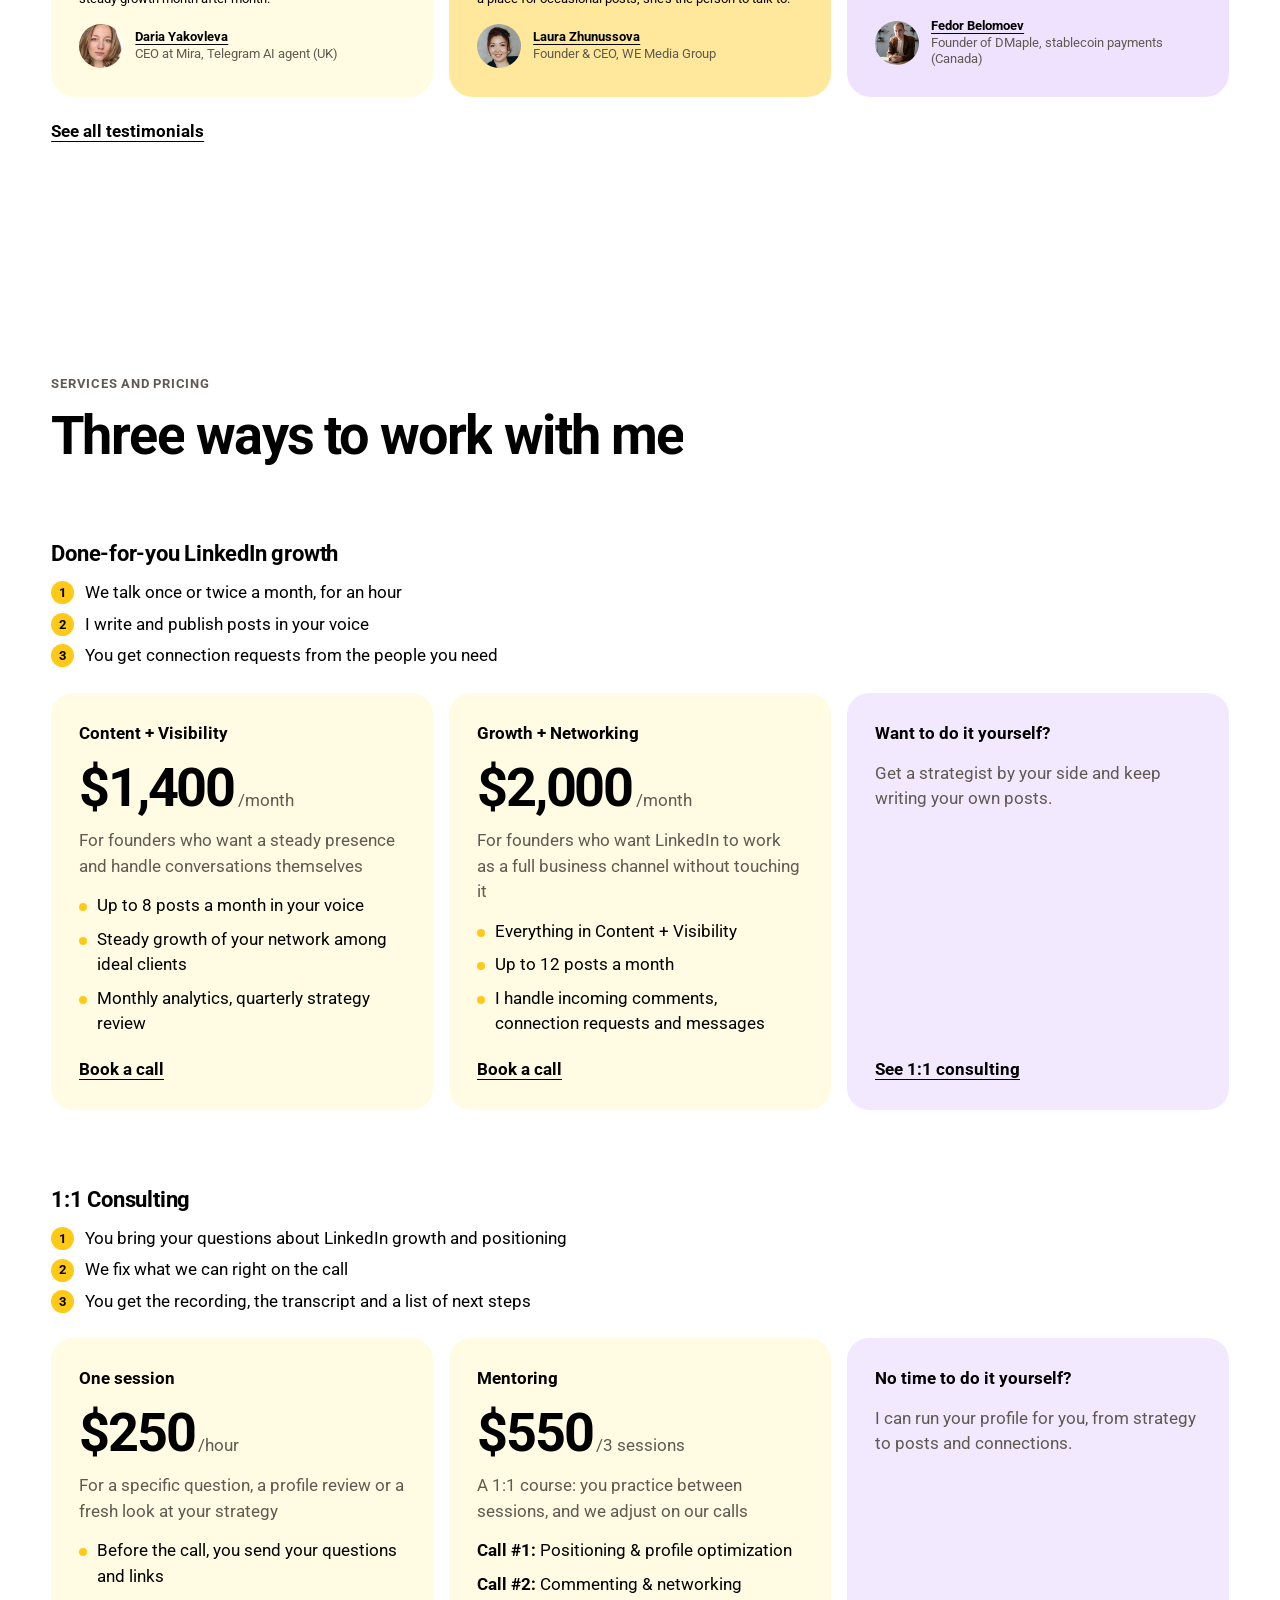
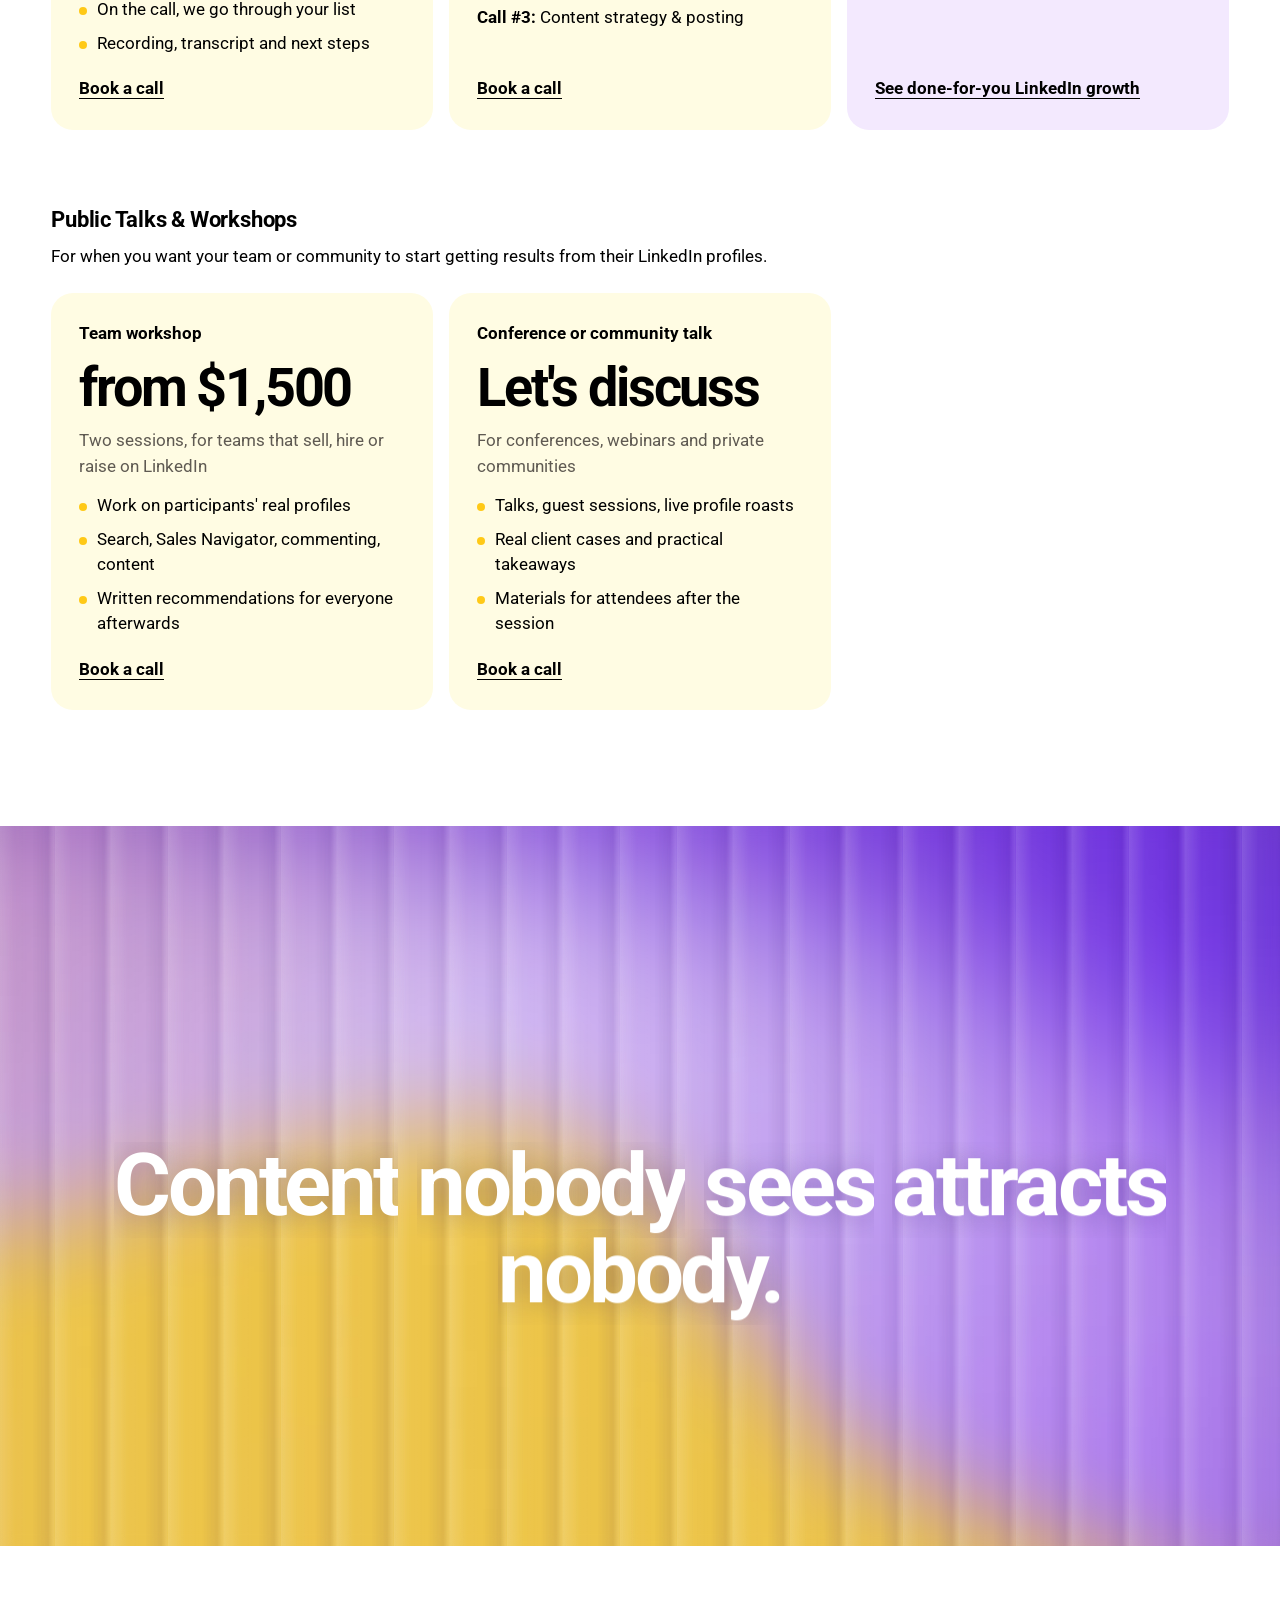
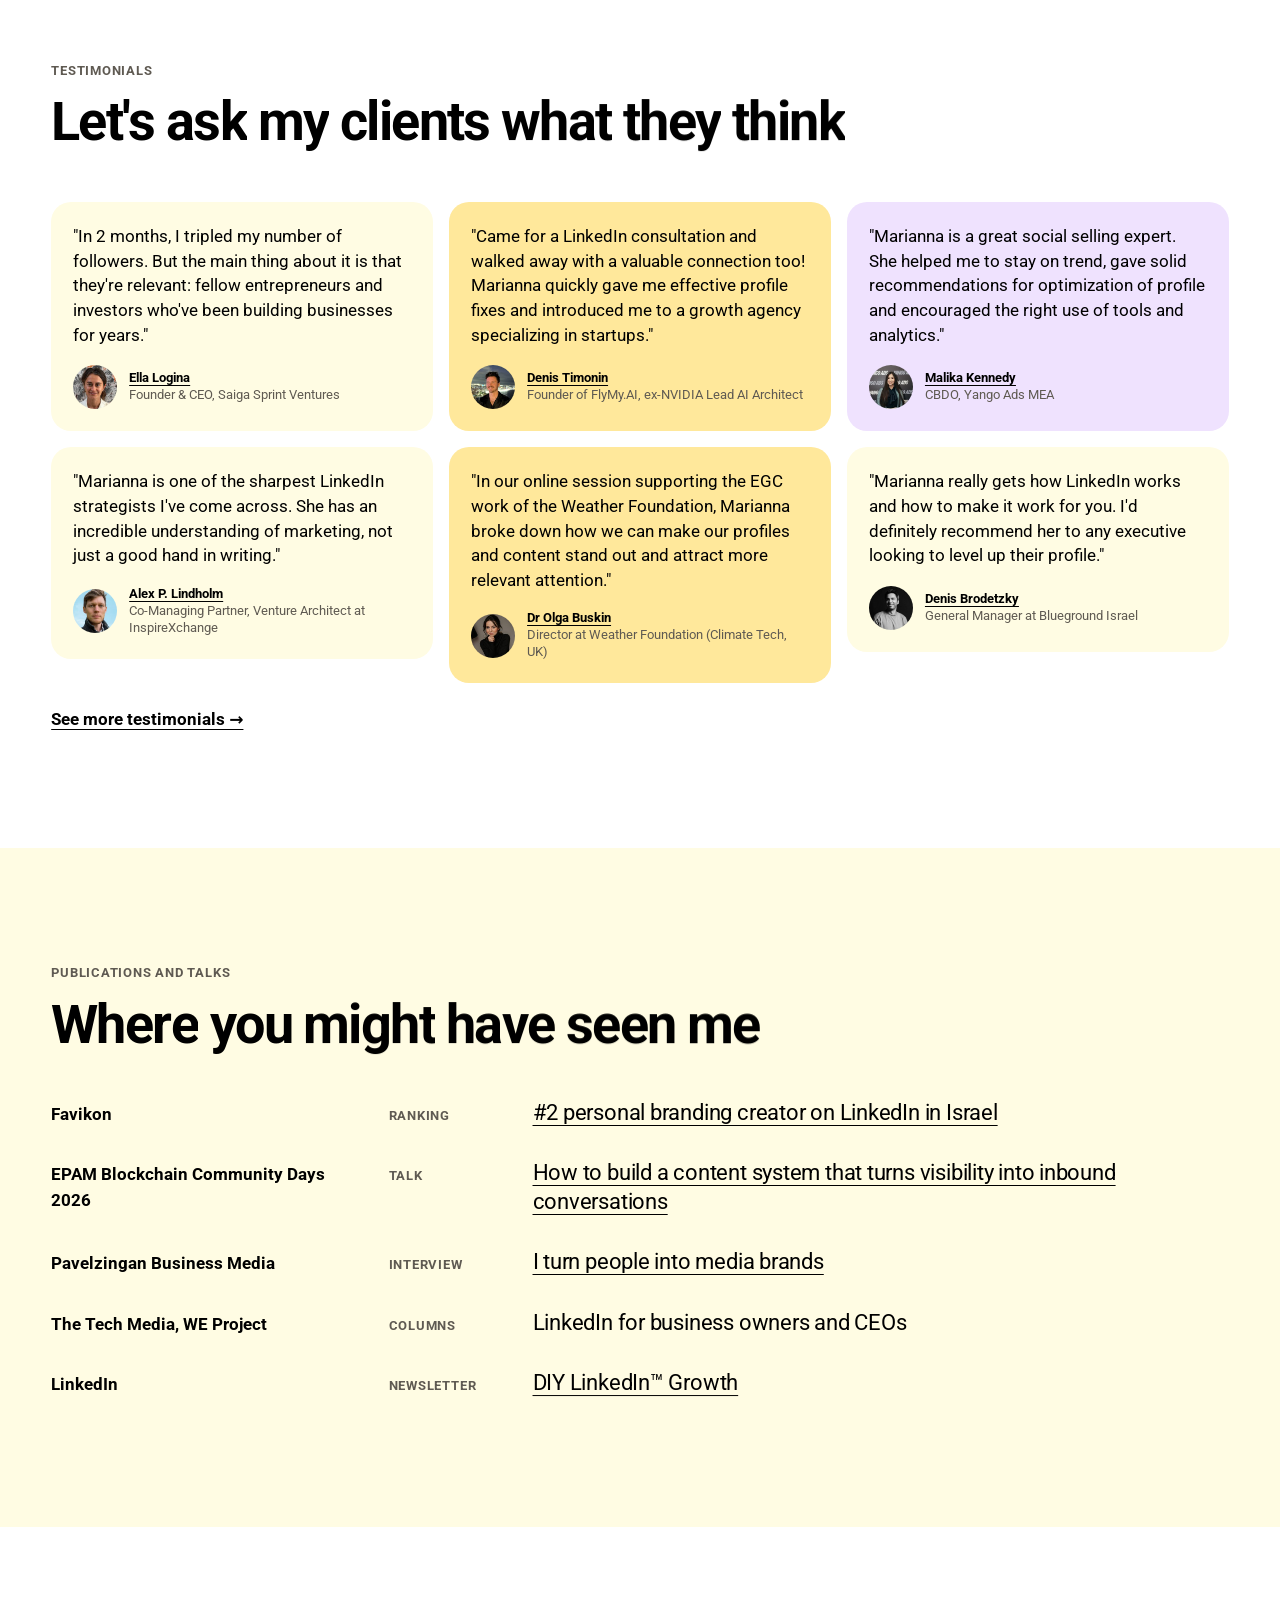
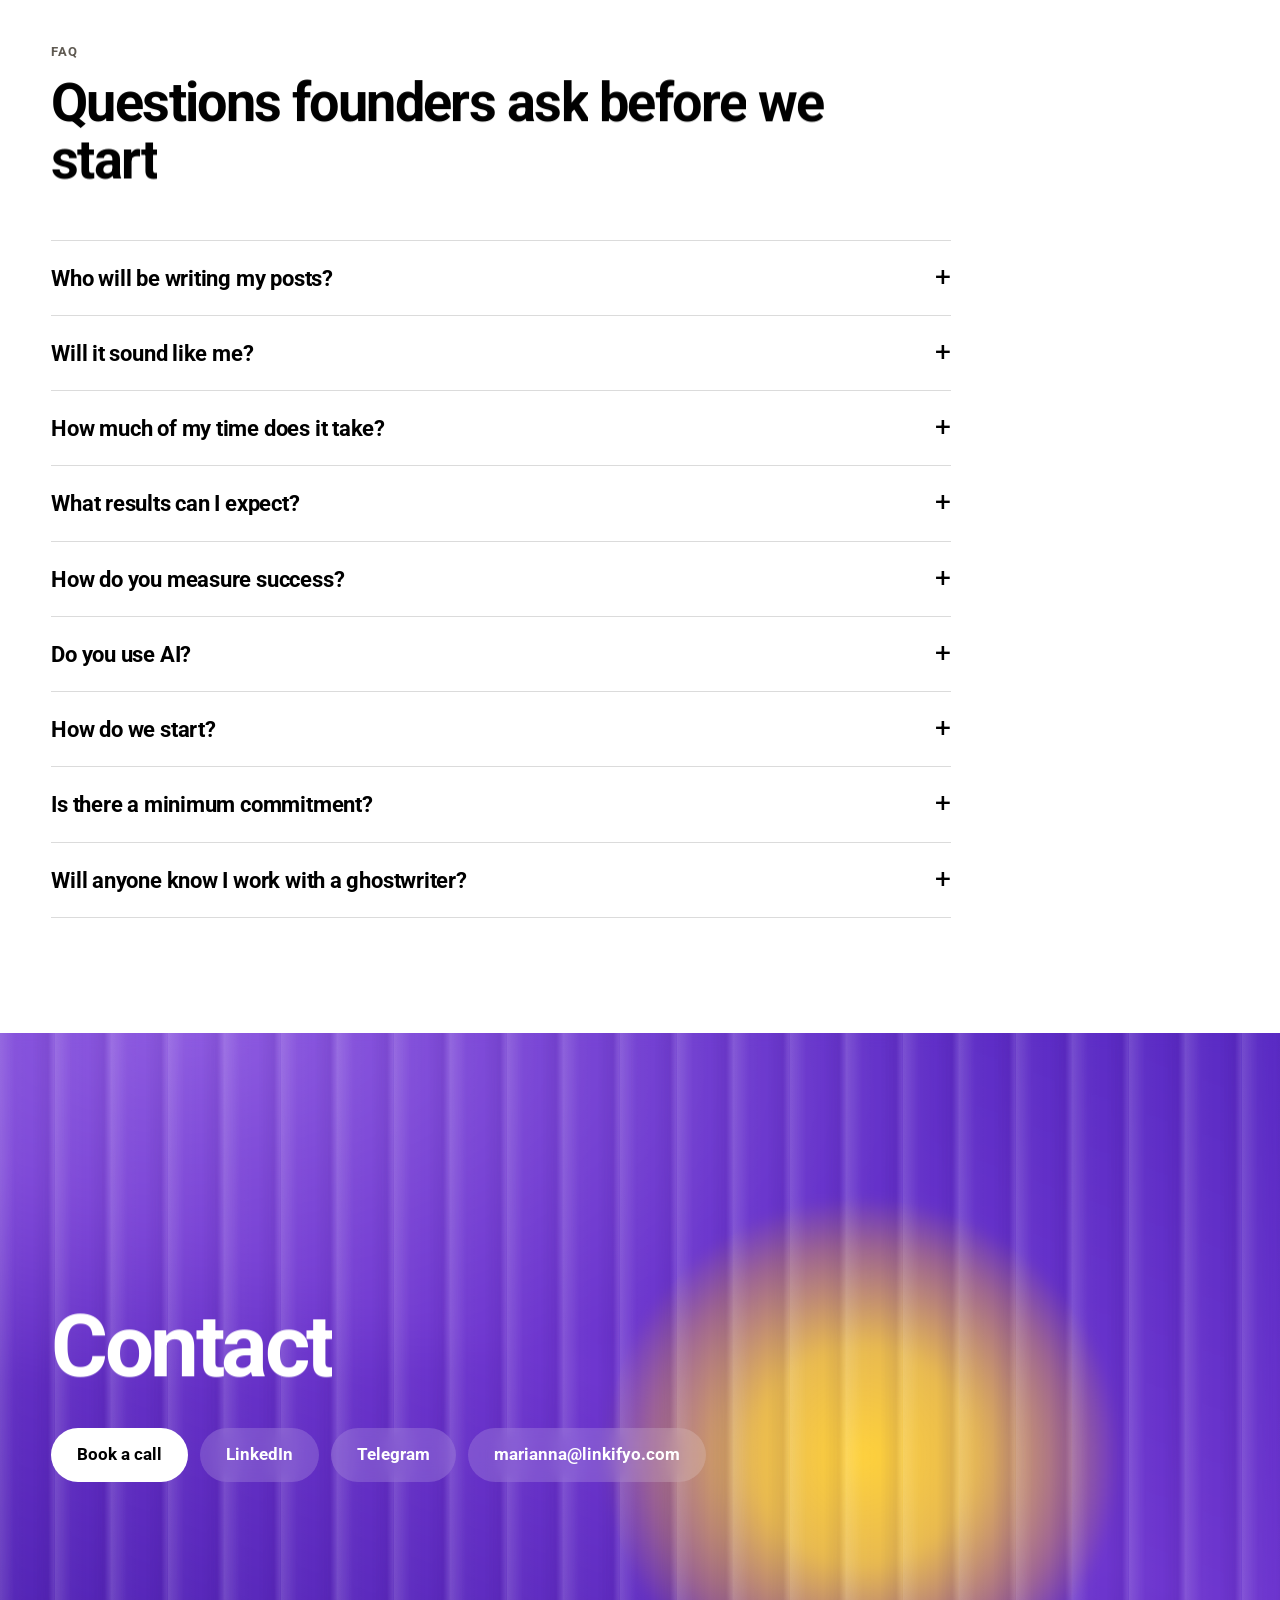
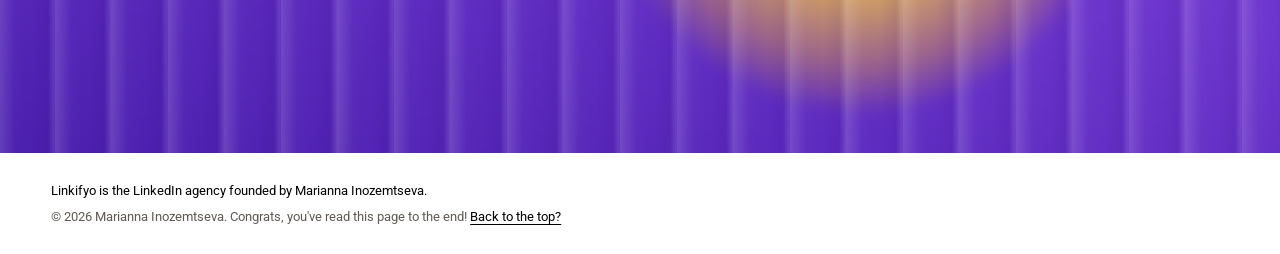
==== commit 7fedd9bb: "Add WE Project column and The Tech mention to schema and llms.txt Co-Authored-By: Claude Opus 5.5 <n" ====
--- a/index.html
+++ b/index.html
@@ -23,11 +23,12 @@
 <link rel="apple-touch-icon" href="/apple-touch-icon.png">
 <link rel="preload" as="image" href="images/hero.jpg">
 <script type="application/ld+json">{"@context":"https://schema.org","@graph":[
-{"@type":"Person","@id":"https://linkifyo.com/#person","name":"Marianna Inozemtseva","url":"https://linkifyo.com","image":"https://linkifyo.com/images/hero.jpg","jobTitle":"LinkedIn strategist and ghostwriter, founder of Linkifyo Agency","email":"marianna@linkifyo.com","knowsLanguage":["en","ru","he"],"worksFor":{"@id":"https://linkifyo.com/#org"},"sameAs":["https://www.linkedin.com/in/marianna-inozemtseva/","https://t.me/inozemtsevaonline","https://www.linkedin.com/newsletters/diy-linkedin%E2%84%A2-growth-7414590052376309760/"],"subjectOf":[{"@type":"Article","headline":"Marianna Inozemtseva: I turn people into media brands","url":"https://pavelzingan.md/marianna-inozemtseva-i-turn-people-into-media-brands/en/","publisher":{"@type":"Organization","name":"Pavelzingan Business Media"}},{"@type":"VideoObject","name":"How to build a content system that turns visibility into inbound conversations","url":"https://www.youtube.com/watch?v=72bPsbCcylI","description":"Talk by Marianna Inozemtseva at EPAM Blockchain Community Days 2026"}],"award":"#2 personal branding creator on LinkedIn in Israel (Favikon ranking)","knowsAbout":["LinkedIn strategy","Ghostwriting","Founder-led content","B2B marketing","Social selling","Personal branding"]},
+{"@type":"Person","@id":"https://linkifyo.com/#person","name":"Marianna Inozemtseva","url":"https://linkifyo.com","image":"https://linkifyo.com/images/hero.jpg","jobTitle":"LinkedIn strategist and ghostwriter, founder of Linkifyo Agency","email":"marianna@linkifyo.com","knowsLanguage":["en","ru","he"],"worksFor":{"@id":"https://linkifyo.com/#org"},"sameAs":["https://www.linkedin.com/in/marianna-inozemtseva/","https://t.me/inozemtsevaonline","https://www.linkedin.com/newsletters/diy-linkedin%E2%84%A2-growth-7414590052376309760/"],"subjectOf":[{"@type":"Article","headline":"Marianna Inozemtseva: I turn people into media brands","url":"https://pavelzingan.md/marianna-inozemtseva-i-turn-people-into-media-brands/en/","publisher":{"@type":"Organization","name":"Pavelzingan Business Media"}},{"@type":"Article","headline":"Социальные сети и венчур: стратегическая тишина, логика и работа «в долгую»","url":"https://the-tech.kz/soczialnye-seti-i-venchur-strategicheskaya-tishina-logika-i-rabota-v-dolguyu/","inLanguage":"ru","datePublished":"2025-09-19","publisher":{"@type":"Organization","name":"The Tech Media"}},{"@type":"VideoObject","name":"How to build a content system that turns visibility into inbound conversations","url":"https://www.youtube.com/watch?v=72bPsbCcylI","description":"Talk by Marianna Inozemtseva at EPAM Blockchain Community Days 2026"}],"award":"#2 personal branding creator on LinkedIn in Israel (Favikon ranking)","knowsAbout":["LinkedIn strategy","Ghostwriting","Founder-led content","B2B marketing","Social selling","Personal branding"]},
 {"@type":"Organization","@id":"https://linkifyo.com/#org","name":"Linkifyo Agency","alternateName":"Linkifyo","url":"https://linkifyo.com","founder":{"@id":"https://linkifyo.com/#person"},"description":"Linkifyo is the LinkedIn agency founded by Marianna Inozemtseva."},
 {"@type":"WebSite","@id":"https://linkifyo.com/#website","name":"Marianna Inozemtseva · Linkifyo Agency","url":"https://linkifyo.com","inLanguage":"en","publisher":{"@id":"https://linkifyo.com/#org"}},
 {"@type":"ProfessionalService","@id":"https://linkifyo.com/#service","name":"Linkifyo Agency","url":"https://linkifyo.com","provider":{"@id":"https://linkifyo.com/#person"},"serviceType":"LinkedIn content strategy and ghostwriting","areaServed":{"@type":"Place","name":"Worldwide"},"audience":{"@type":"BusinessAudience","audienceType":"Founders and executives"}},
-{"@type": "FAQPage", "@id": "https://linkifyo.com/#faq", "mainEntity": [{"@type": "Question", "name": "Who will be writing my posts?", "acceptedAnswer": {"@type": "Answer", "text": "I do, personally. I interview you, and every post is built on your stories and opinions."}}, {"@type": "Question", "name": "Will it sound like me?", "acceptedAnswer": {"@type": "Answer", "text": "Yes. That's the whole point: I come with topics, ask for your point of view, tune into your voice, and write down your thoughts in your style. And of course, you review every draft before it goes live."}}, {"@type": "Question", "name": "How much of my time does it take?", "acceptedAnswer": {"@type": "Answer", "text": "Most of my clients spend about an hour a month in total. At first, it may take about an hour a week for calls and reviewing drafts, but as I get used to how you think, it gets much faster."}}, {"@type": "Question", "name": "What results can I expect?", "acceptedAnswer": {"@type": "Answer", "text": "One client tripled her followers in two months, mostly investors and founders. Two others reached over 120k impressions in their first month."}}, {"@type": "Question", "name": "How do you measure success?", "acceptedAnswer": {"@type": "Answer", "text": "By who sends you connection requests after each post: whether they match your ideal client profile, and whether they turn into conversations."}}, {"@type": "Question", "name": "Do you use AI?", "acceptedAnswer": {"@type": "Answer", "text": "As a research tool, yes. I never automate commenting or engagement. It breaks LinkedIn's rules and puts your profile at risk. It also looks really bad for your personal brand."}}, {"@type": "Question", "name": "How do we start?", "acceptedAnswer": {"@type": "Answer", "text": "With strategy: your ideal client profile, profile copy and the first topics, then the first posts. The first posts go live the same week."}}, {"@type": "Question", "name": "Is there a minimum commitment?", "acceptedAnswer": {"@type": "Answer", "text": "One month."}}, {"@type": "Question", "name": "Will anyone know I work with a ghostwriter?", "acceptedAnswer": {"@type": "Answer", "text": "No, unless you choose to share it. Our work is confidential, and I sign an NDA if you need one. All the case studies I've published were approved by my clients."}}]}]}</script>
+{"@type": "FAQPage", "@id": "https://linkifyo.com/#faq", "mainEntity": [{"@type": "Question", "name": "Who will be writing my posts?", "acceptedAnswer": {"@type": "Answer", "text": "I do, personally. I interview you, and every post is built on your stories and opinions."}}, {"@type": "Question", "name": "Will it sound like me?", "acceptedAnswer": {"@type": "Answer", "text": "Yes. That's the whole point: I come with topics, ask for your point of view, tune into your voice, and write down your thoughts in your style. And of course, you review every draft before it goes live."}}, {"@type": "Question", "name": "How much of my time does it take?", "acceptedAnswer": {"@type": "Answer", "text": "Most of my clients spend about an hour a month in total. At first, it may take about an hour a week for calls and reviewing drafts, but as I get used to how you think, it gets much faster."}}, {"@type": "Question", "name": "What results can I expect?", "acceptedAnswer": {"@type": "Answer", "text": "One client tripled her followers in two months, mostly investors and founders. Two others reached over 120k impressions in their first month."}}, {"@type": "Question", "name": "How do you measure success?", "acceptedAnswer": {"@type": "Answer", "text": "By who sends you connection requests after each post: whether they match your ideal client profile, and whether they turn into conversations."}}, {"@type": "Question", "name": "Do you use AI?", "acceptedAnswer": {"@type": "Answer", "text": "As a research tool, yes. I never automate commenting or engagement. It breaks LinkedIn's rules and puts your profile at risk. It also looks really bad for your personal brand."}}, {"@type": "Question", "name": "How do we start?", "acceptedAnswer": {"@type": "Answer", "text": "With strategy: your ideal client profile, profile copy and the first topics, then the first posts. The first posts go live the same week."}}, {"@type": "Question", "name": "Is there a minimum commitment?", "acceptedAnswer": {"@type": "Answer", "text": "One month."}}, {"@type": "Question", "name": "Will anyone know I work with a ghostwriter?", "acceptedAnswer": {"@type": "Answer", "text": "No, unless you choose to share it. Our work is confidential, and I sign an NDA if you need one. All the case studies I've published were approved by my clients."}}]},
+{"@type":"Article","@id":"https://weproject.media/articles/detail/lichnyy-brend-bez-infobiznesa-zachem-vladeltsu-uspeshnoy-kompanii-linkedin/","headline":"Личный бренд без инфобизнеса: зачем владельцу успешной компании LinkedIn","url":"https://weproject.media/articles/detail/lichnyy-brend-bez-infobiznesa-zachem-vladeltsu-uspeshnoy-kompanii-linkedin/","inLanguage":"ru","datePublished":"2026-10-28","author":{"@id":"https://linkifyo.com/#person"},"publisher":{"@type":"Organization","name":"WE Project"}}]}</script>
 <script>
 /* GA4: visitors in European time zones see a banner; Google Analytics is not loaded at all until they press Accept */
 window.dataLayer=window.dataLayer||[];function gtag(){dataLayer.push(arguments);}
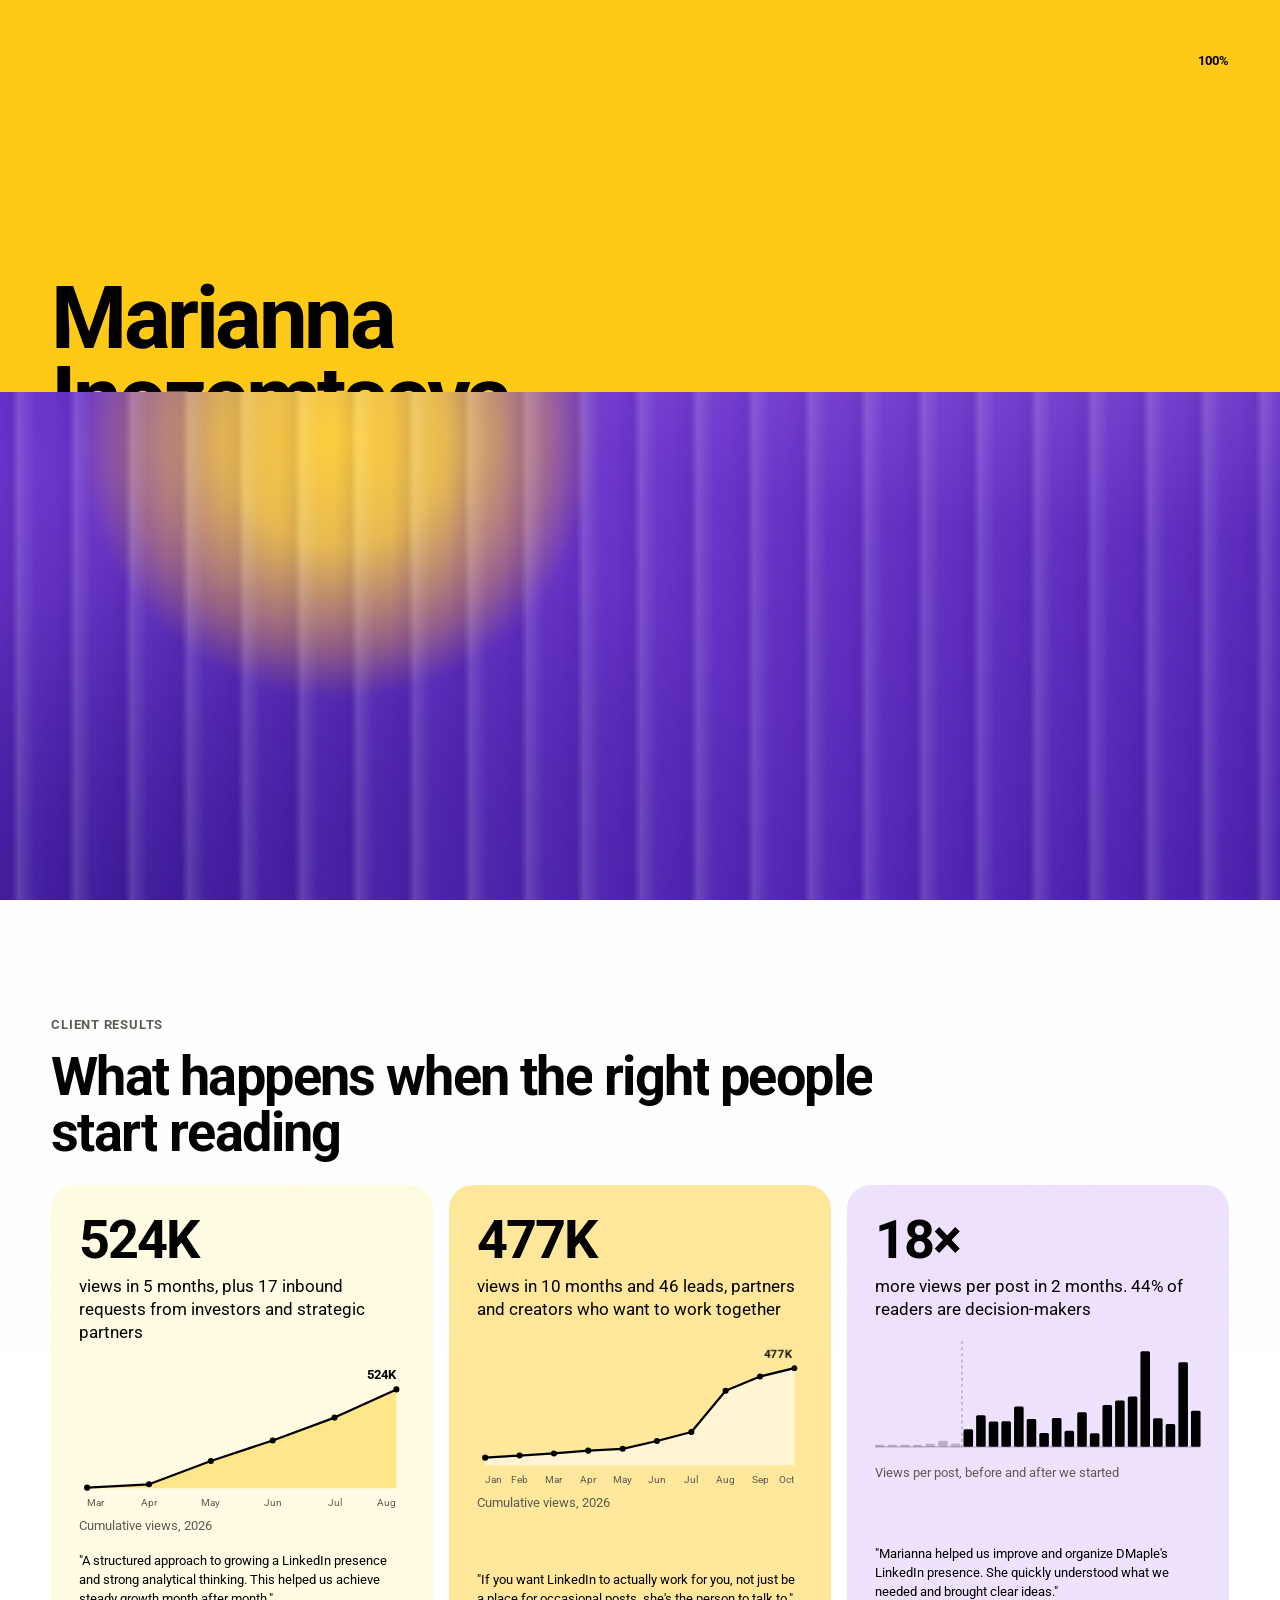
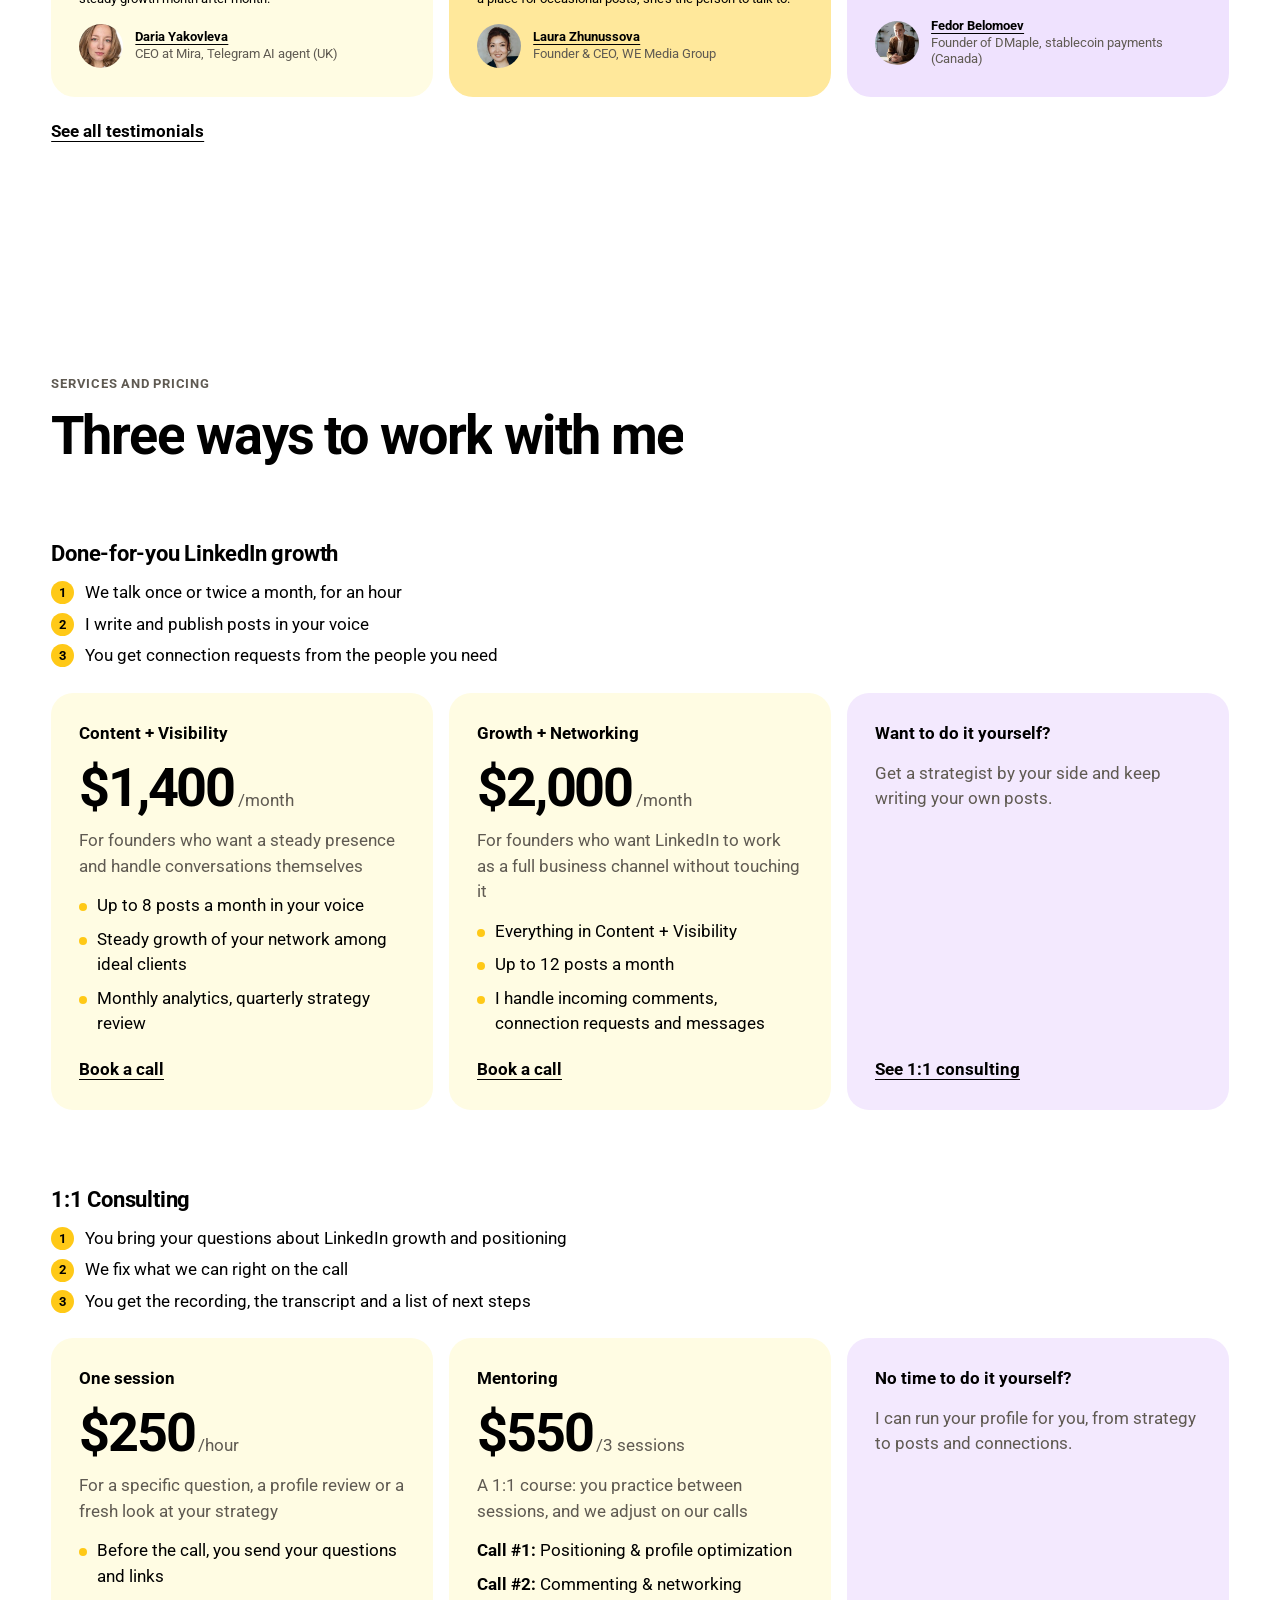
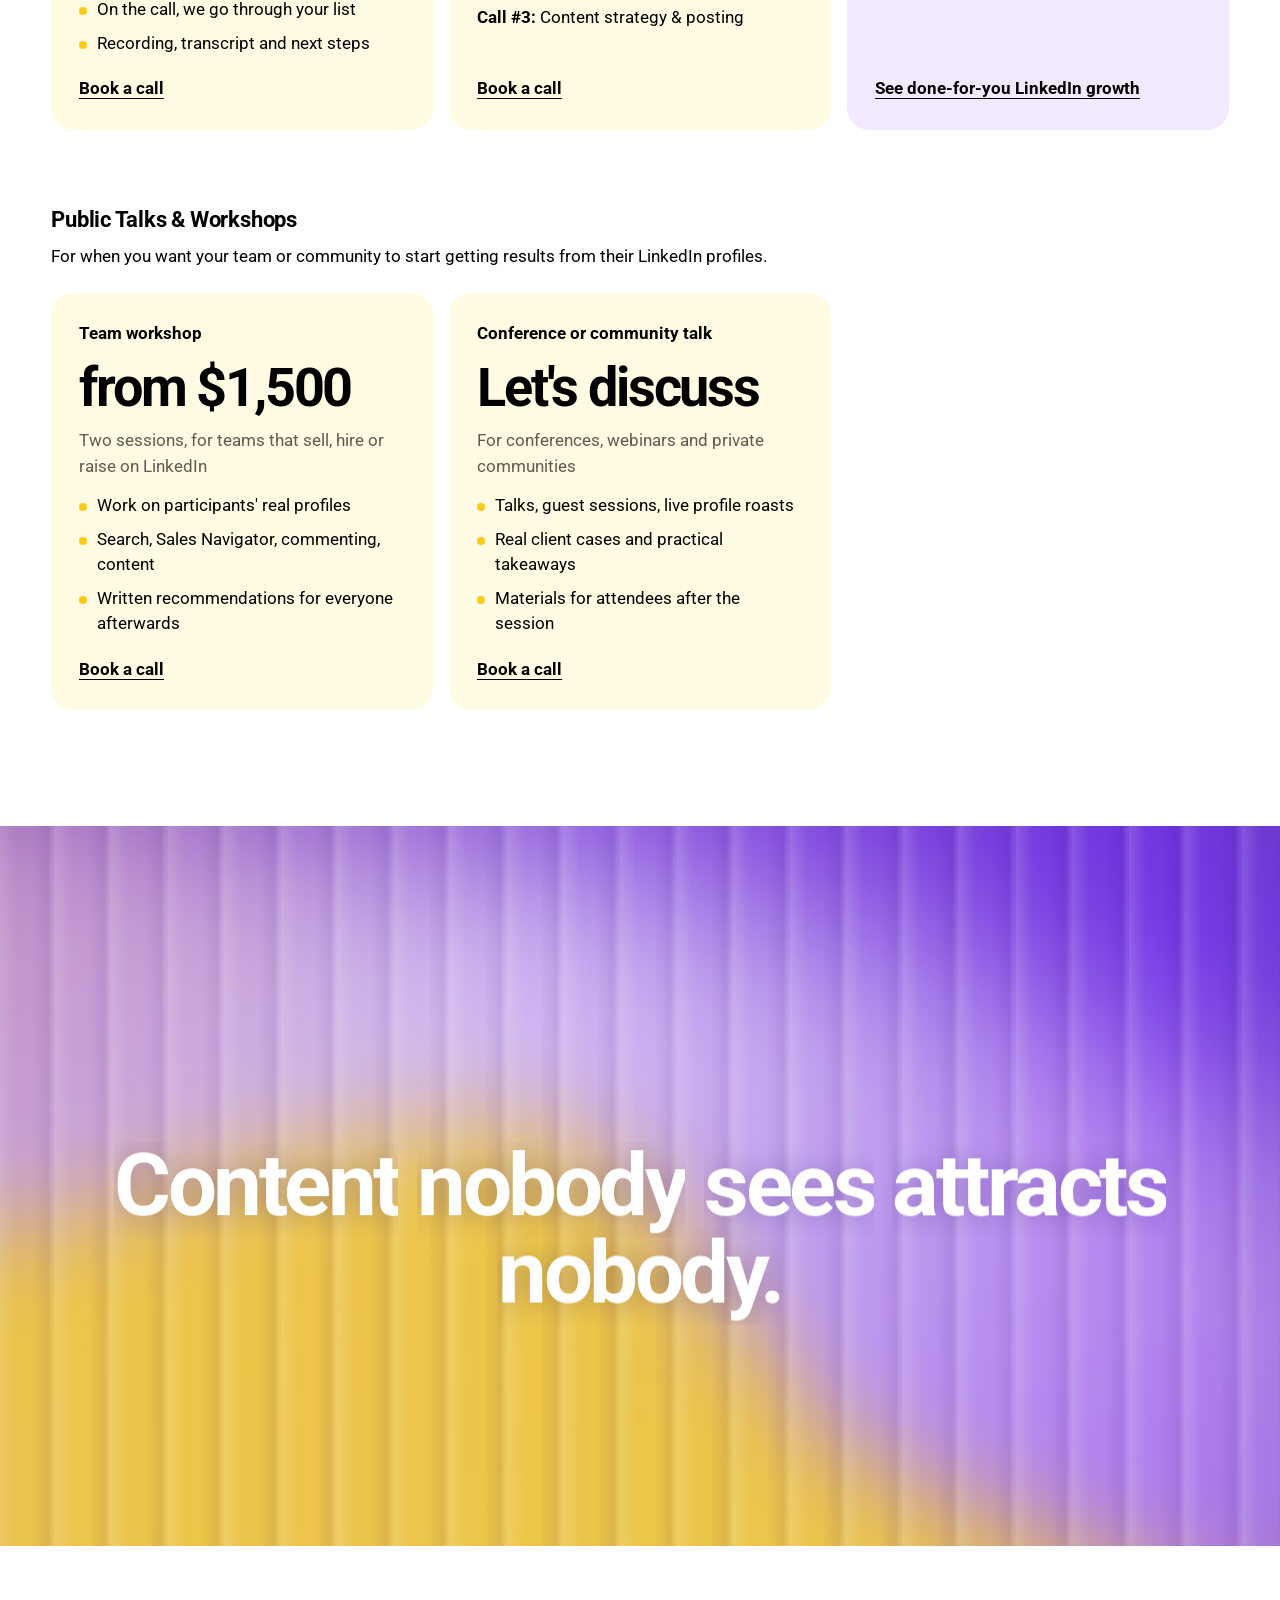
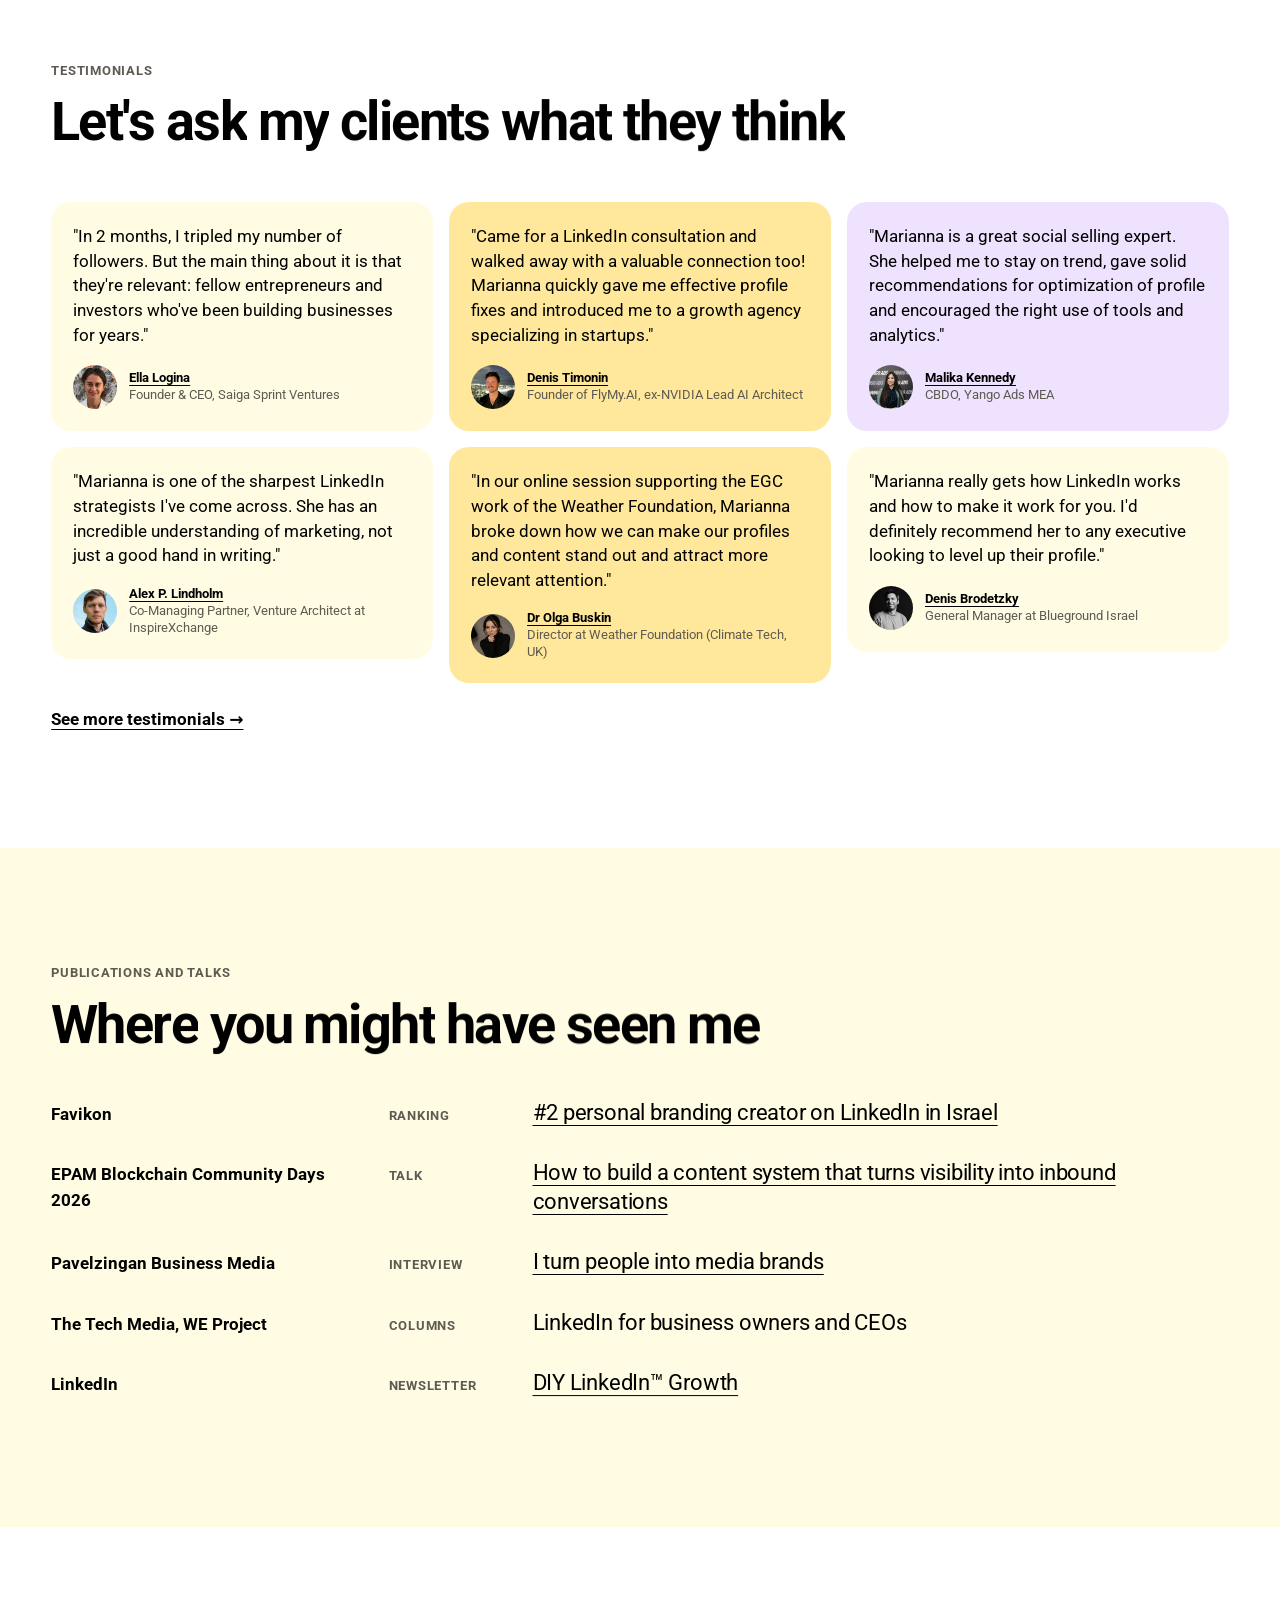
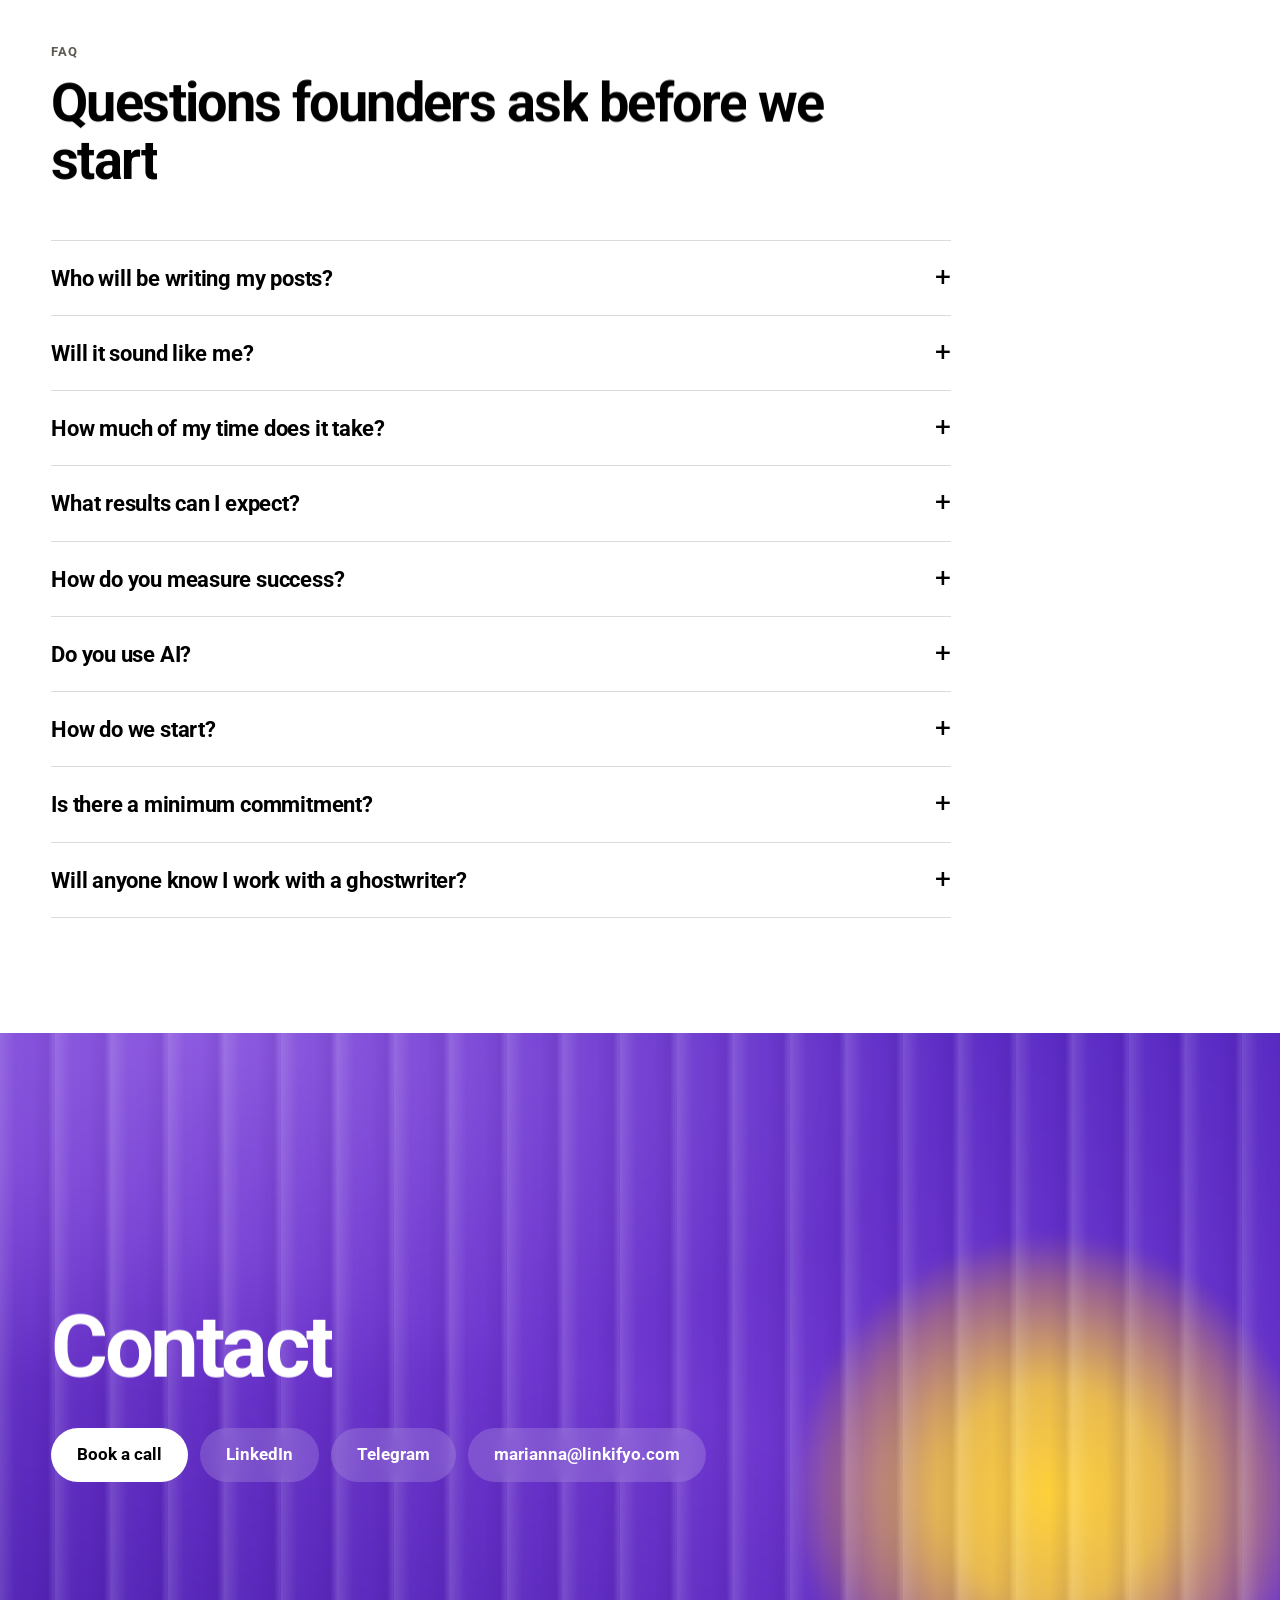
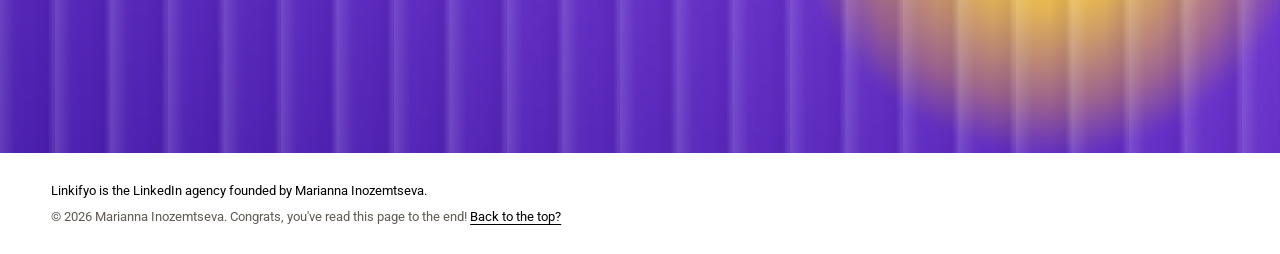
==== commit 9d25694f: "Self-host Roboto, drop Google Fonts to speed up first paint Google Fonts CSS was the main render-blo" ====
--- a/index.html
+++ b/index.html
@@ -44,9 +44,7 @@
 window.__loadGA=function(){if(window.__ga)return;window.__ga=1;var s=document.createElement('script');s.async=1;s.src='https://www.googletagmanager.com/gtag/js?id=G-M5DBYDY61J';document.head.appendChild(s);};
 if(!window.__needConsent&&!window.__denied)window.__loadGA();
 </script>
-<link rel="preconnect" href="https://fonts.googleapis.com">
-<link rel="preconnect" href="https://fonts.gstatic.com" crossorigin>
-<link href="https://fonts.googleapis.com/css2?family=Roboto:wght@400;700&display=swap" rel="stylesheet">
+<link rel="preload" href="fonts/roboto-latin-wght400-700.woff2" as="font" type="font/woff2" crossorigin>
 <link rel="stylesheet" href="style.css">
 </head>
 <body class="is-loading">
--- a/style.css
+++ b/style.css
@@ -1,3 +1,7 @@
+/* Roboto, self-hosted: one variable file (weights 400–700, Latin) instead of Google Fonts */
+@font-face{font-family:"Roboto";font-style:normal;font-weight:400 700;font-display:swap;src:url(fonts/roboto-latin-wght400-700.woff2) format("woff2")}
+/* Arial tuned to Roboto's metrics, shown only until Roboto arrives: keeps line breaks and layout from jumping */
+@font-face{font-family:"Roboto Fallback";src:local("Arial");size-adjust:100.3%;ascent-override:92.77%;descent-override:24.41%;line-gap-override:0%}
 :root{
   /* brand: Marianna Inozemtseva guidebook */
   --yellow:#ffc917;
@@ -7,7 +11,7 @@
   --ink:#000000;
   --bg:#ffffff;
   --mute:#5f5a52;
-  --font:"Roboto",system-ui,-apple-system,sans-serif;
+  --font:"Roboto","Roboto Fallback",system-ui,-apple-system,sans-serif;
   /* five type sizes, two weights */
   --t1:clamp(42px,6.8vw,108px);
   --t2:clamp(32px,4.2vw,60px);
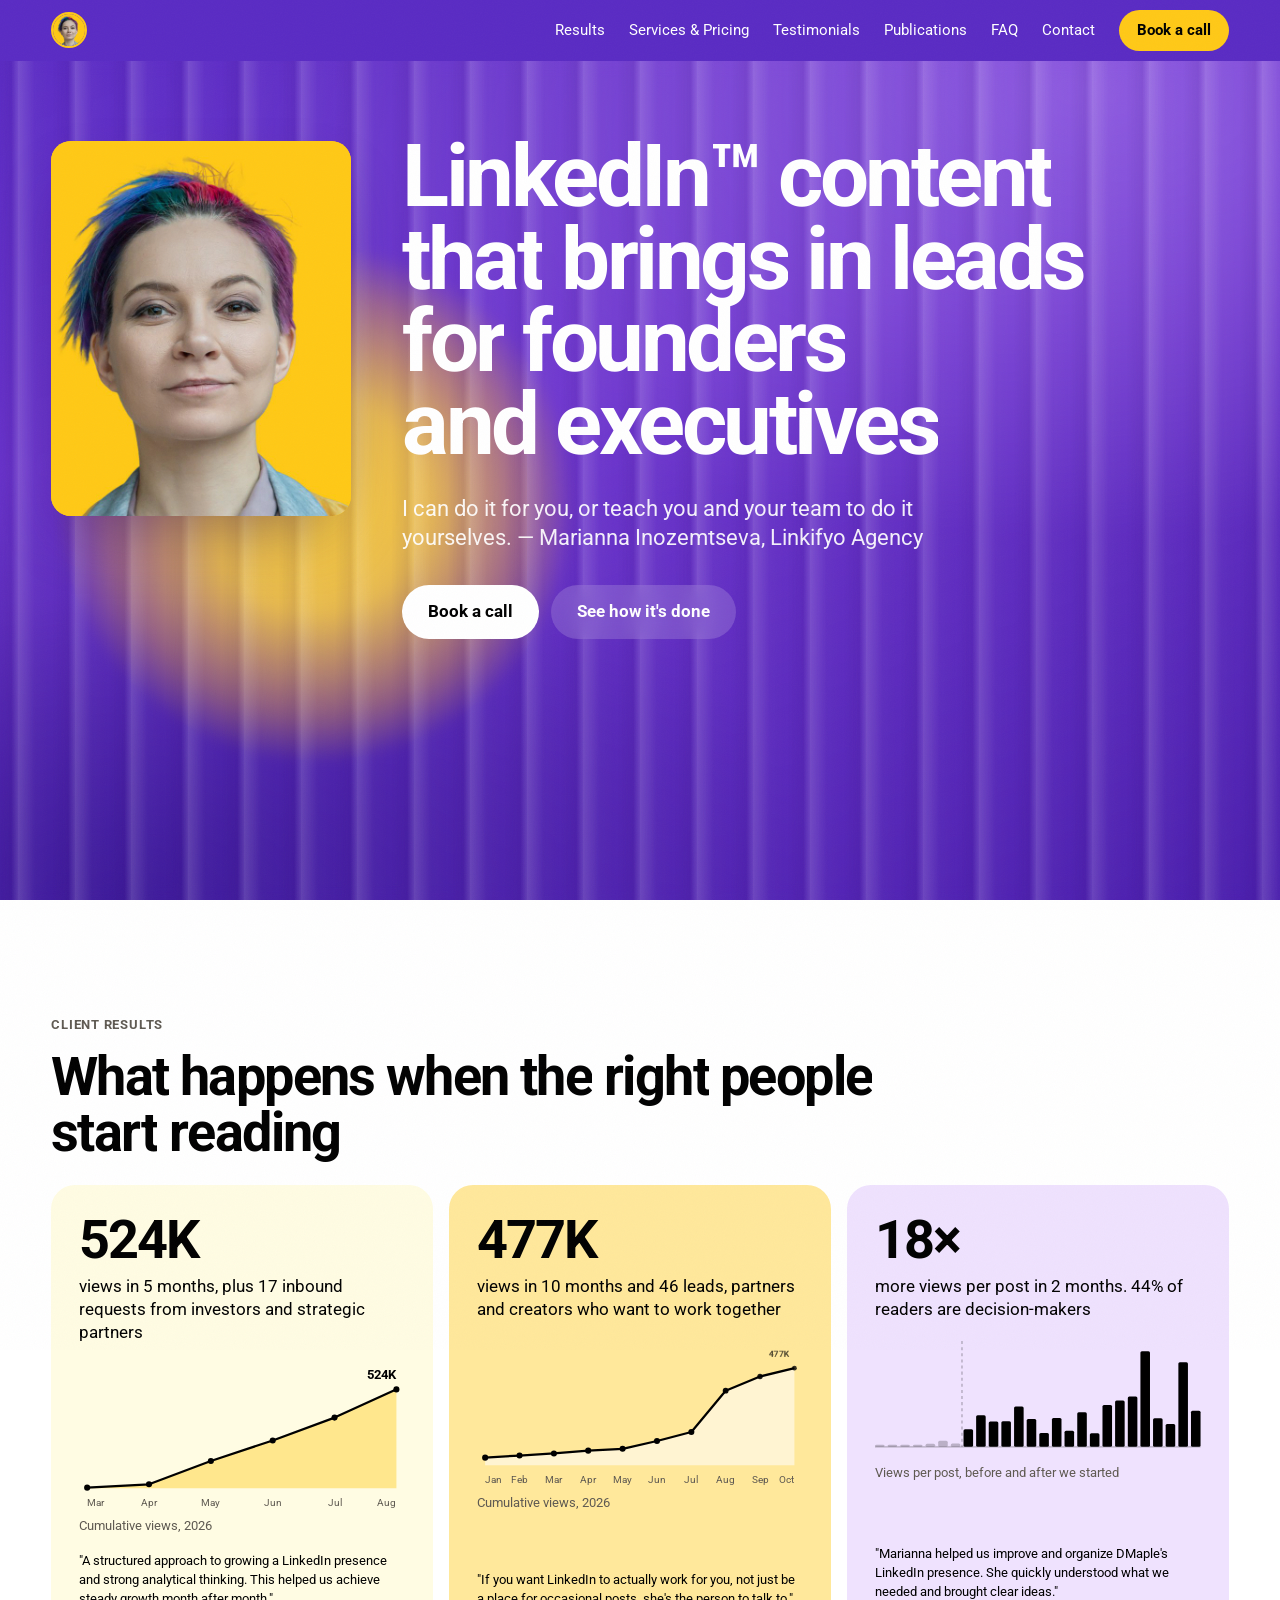
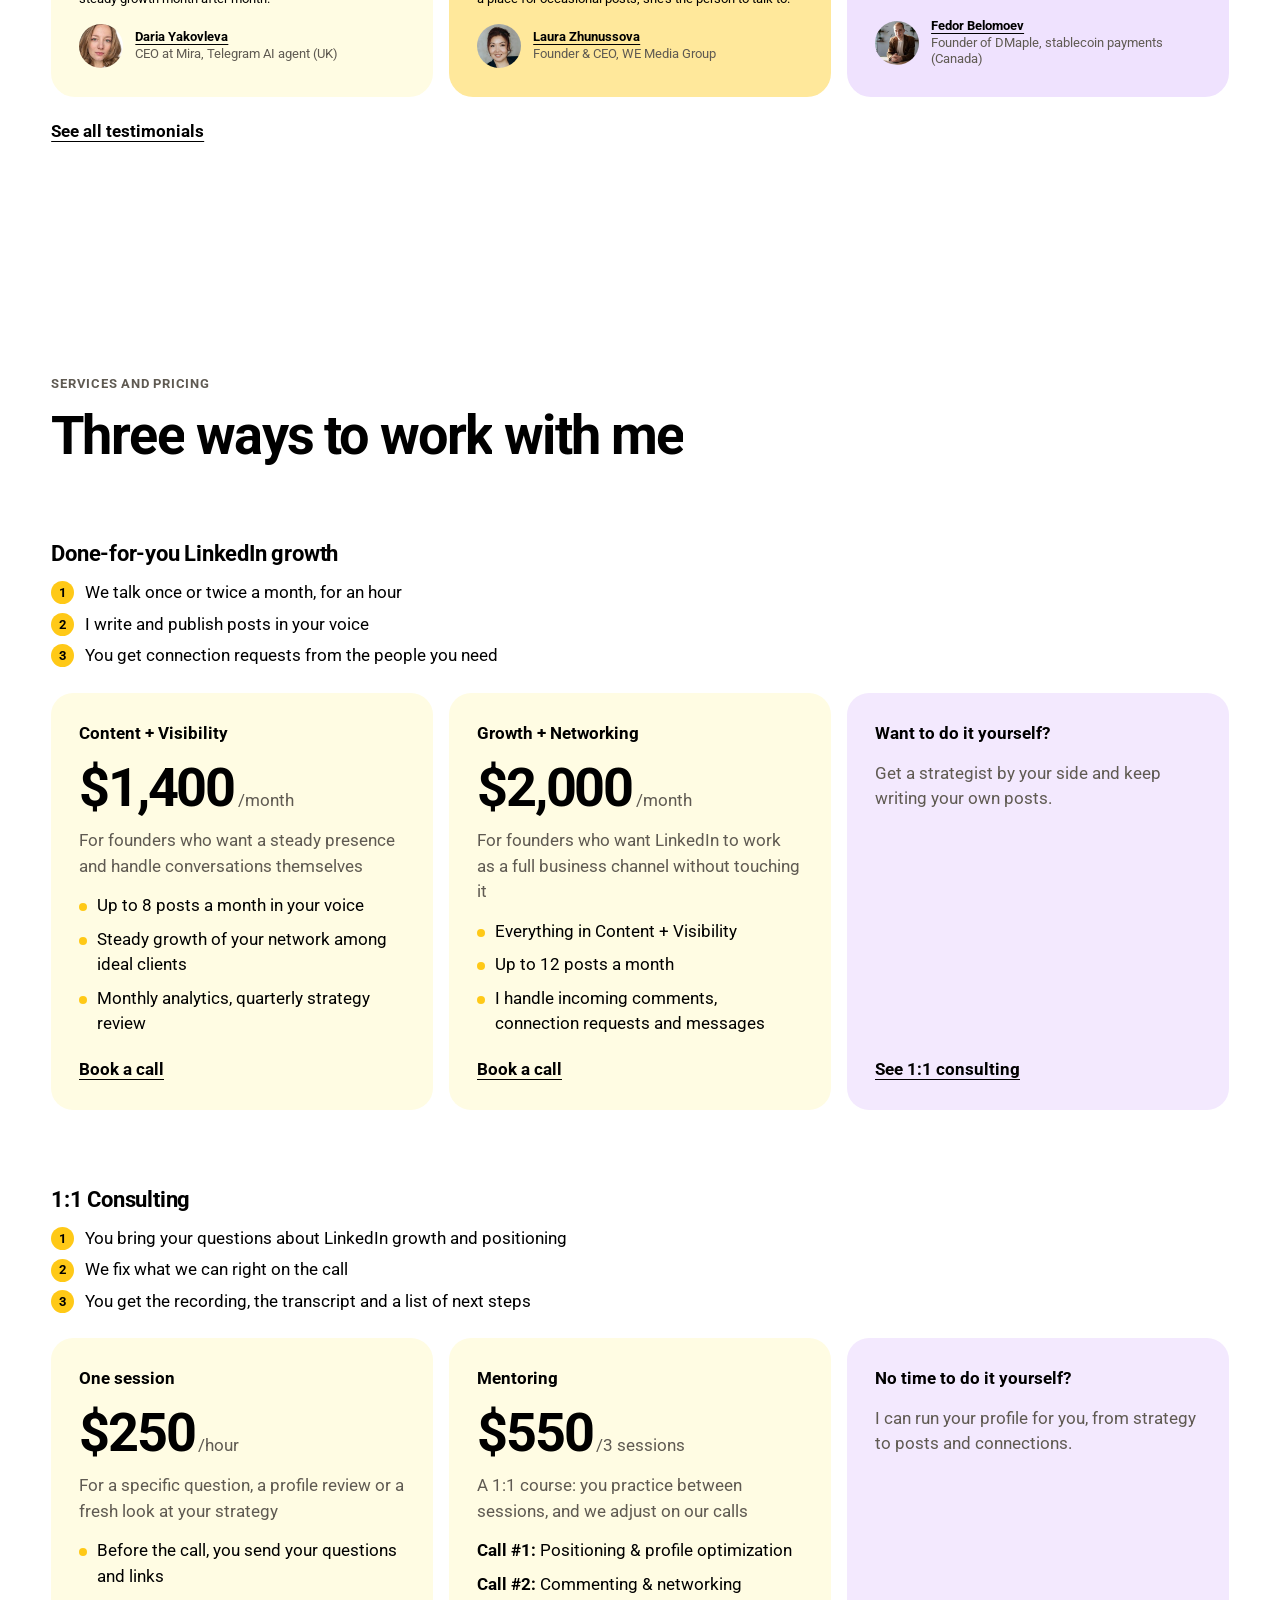
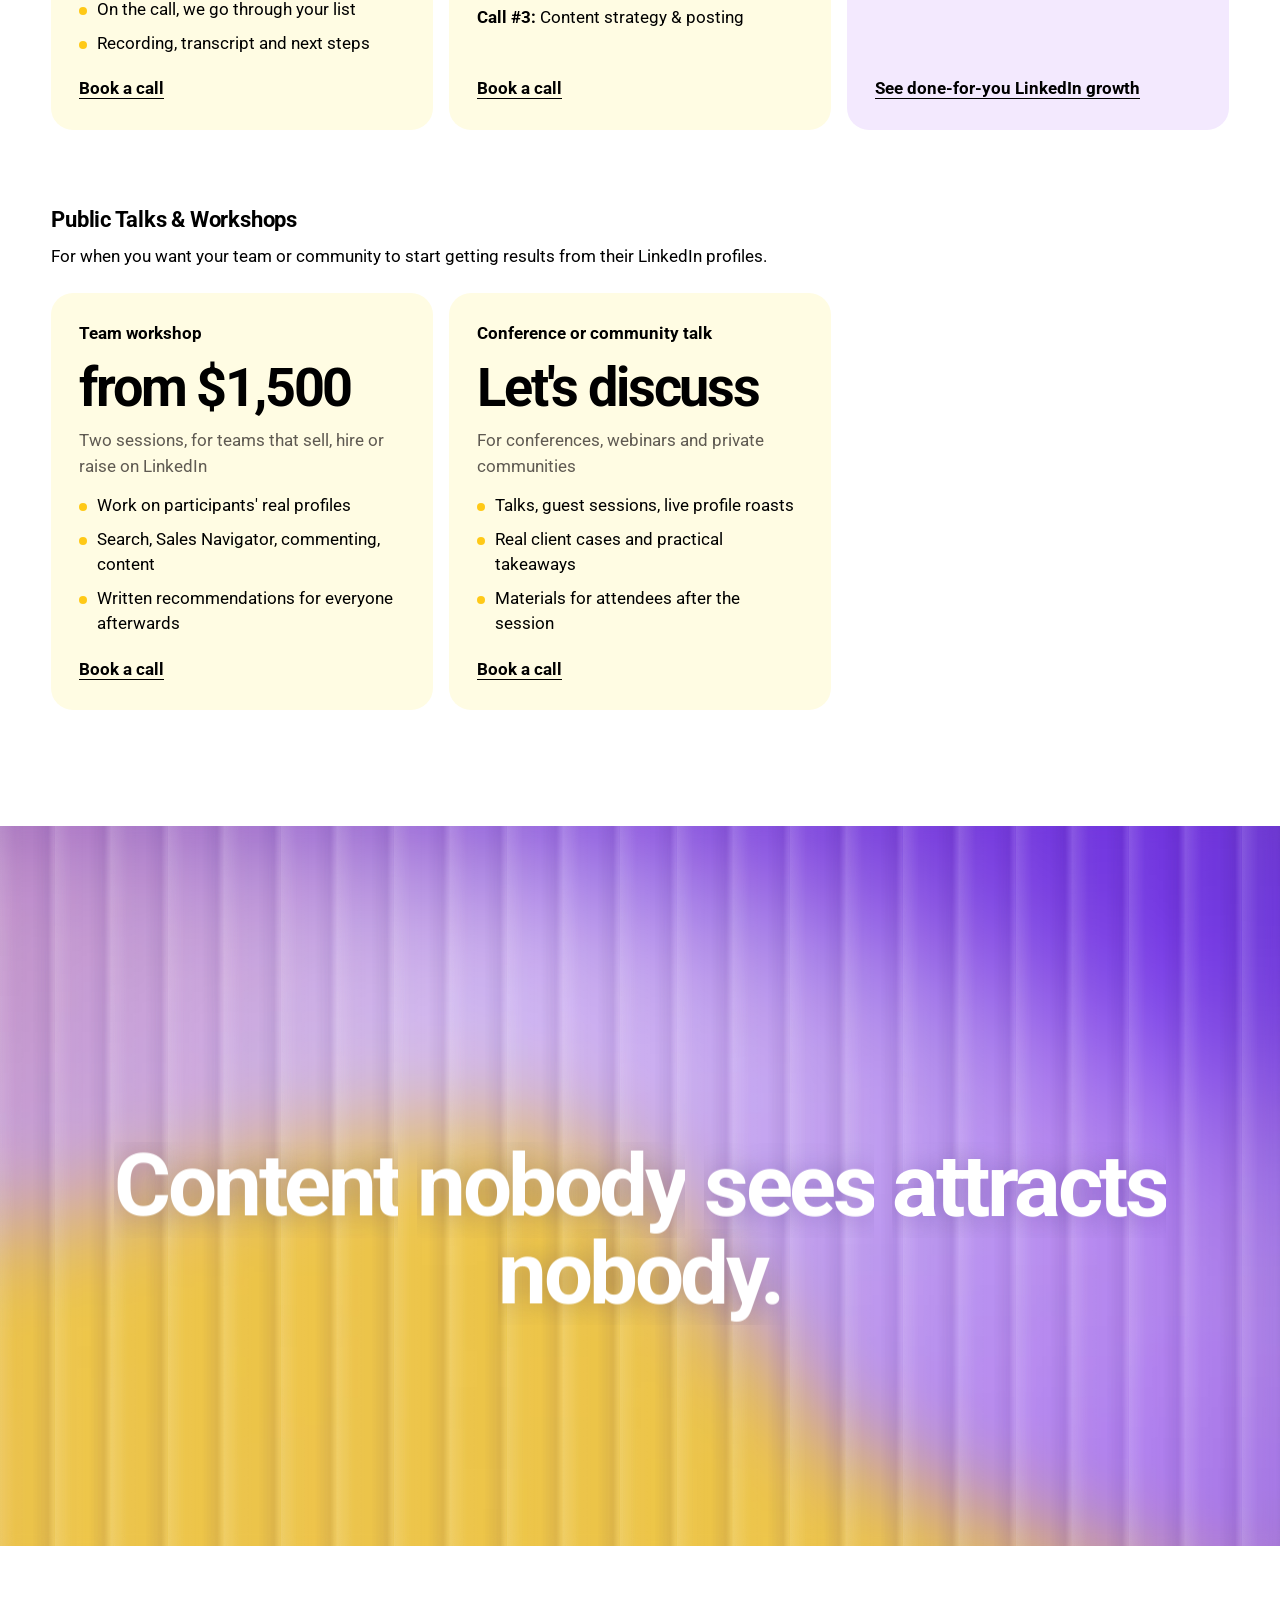
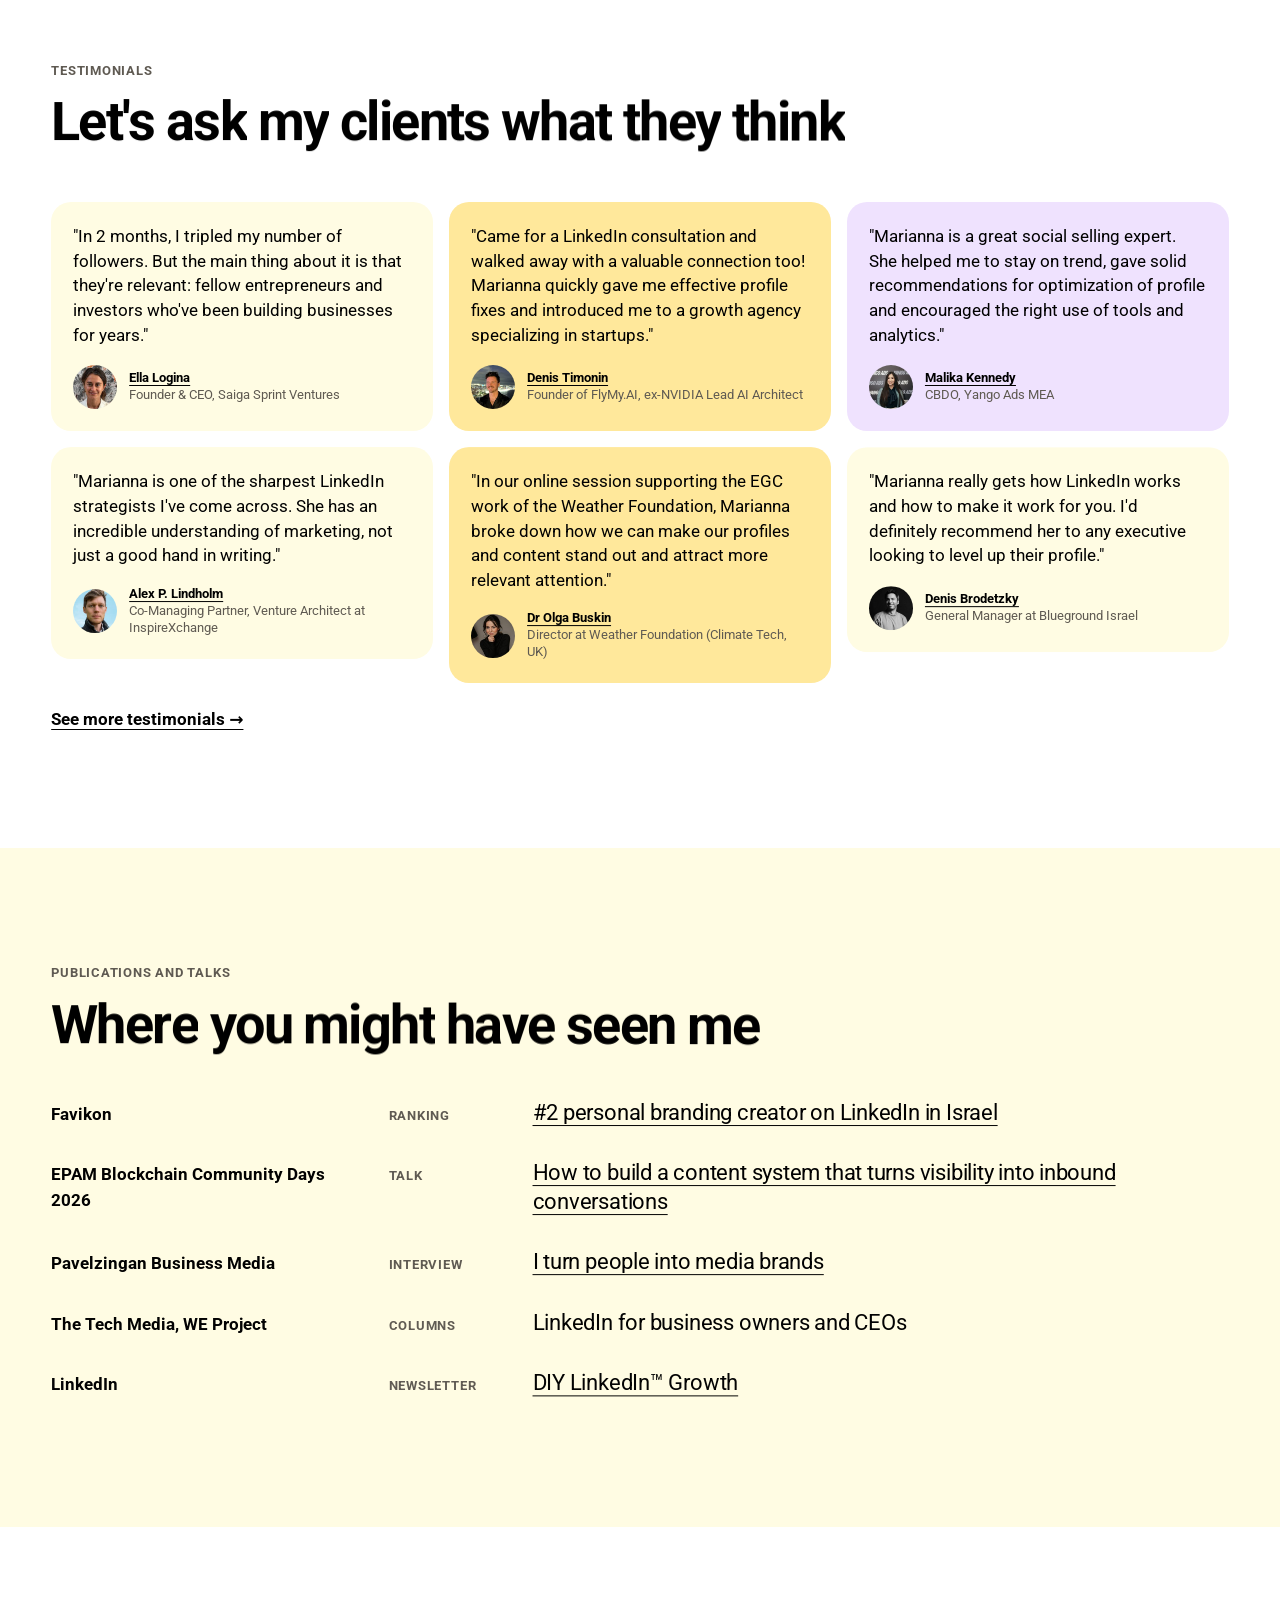
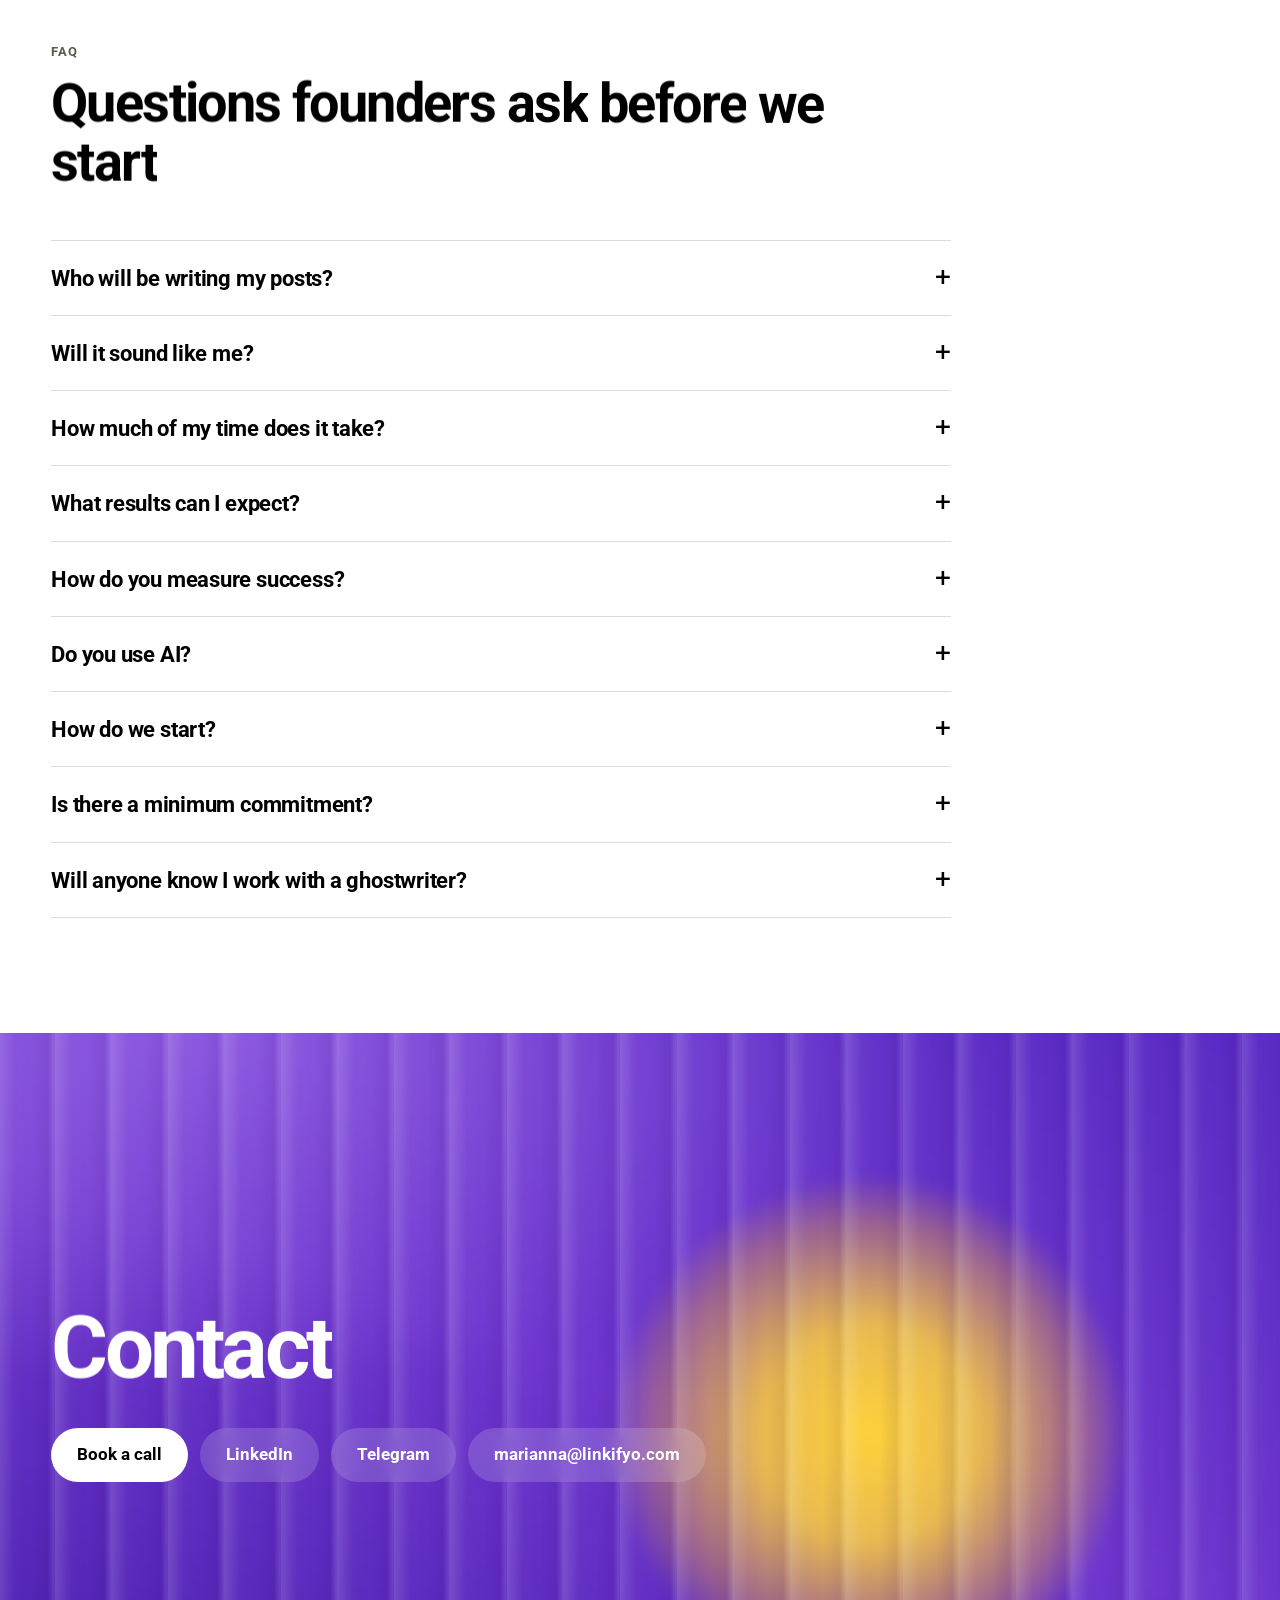
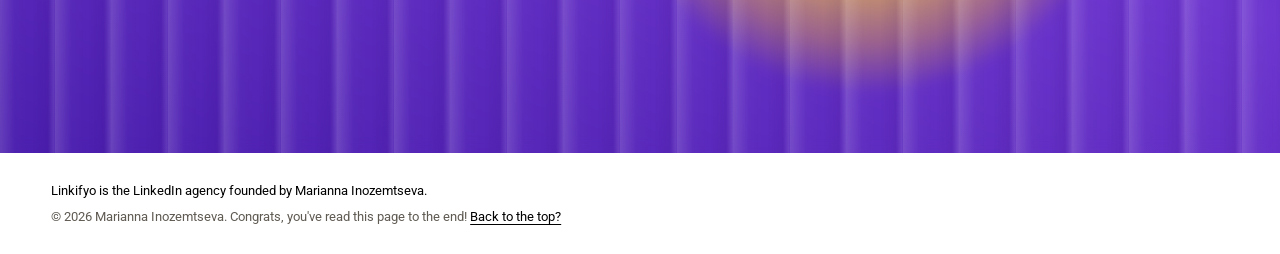
==== commit 89055c78: "Remove desktop preloader; hero is visible immediately The yellow 0-100% loader held the first screen" ====
--- a/index.html
+++ b/index.html
@@ -47,13 +47,7 @@
 <link rel="preload" href="fonts/roboto-latin-wght400-700.woff2" as="font" type="font/woff2" crossorigin>
 <link rel="stylesheet" href="style.css">
 </head>
-<body class="is-loading">
-
-<div class="loader" aria-hidden="true">
-  <div class="loader__count"><span id="loaderNum">0</span>%</div>
-  <div class="loader__name"><span>Marianna</span><span>Inozemtseva</span></div>
-  <div class="loader__bar"><i></i></div>
-</div>
+<body>
 
 <div class="grain" aria-hidden="true"></div>
 
--- a/style.css
+++ b/style.css
@@ -26,7 +26,6 @@
 html.lenis,html.lenis body{height:auto}
 .lenis.lenis-smooth{scroll-behavior:auto!important}
 body{background:var(--bg);color:var(--ink);font-family:var(--font);font-weight:400;font-size:var(--t4);line-height:1.5;overflow-x:hidden}
-body.is-loading{overflow:hidden}
 a{color:inherit}
 img{display:block}
 ::selection{background:var(--yellow);color:var(--ink)}
@@ -36,13 +35,6 @@
 .word{display:inline-block;overflow:hidden;vertical-align:top;padding-bottom:.1em;margin-bottom:-.1em}
 .word>i{display:inline-block;font-style:normal;will-change:transform}
 
-/* Loader */
-.loader{position:fixed;inset:0;z-index:100;background:var(--yellow);display:flex;flex-direction:column;justify-content:space-between;padding:var(--pad)}
-.loader__count{font-size:var(--t5);font-weight:700;align-self:flex-end;font-variant-numeric:tabular-nums}
-.loader__name{display:flex;flex-direction:column;font-size:var(--t1);line-height:.92;letter-spacing:-.04em;font-weight:700}
-.loader__name span{display:block;overflow:hidden}
-.loader__bar{height:4px;background:rgba(0,0,0,.12);margin-top:24px;border-radius:4px;overflow:hidden}
-.loader__bar i{display:block;height:100%;width:0;background:var(--ink)}
 
 .grain{position:fixed;inset:-50%;z-index:80;pointer-events:none;opacity:.03;background-image:url("data:image/svg+xml,%3Csvg xmlns='http://www.w3.org/2000/svg' width='200' height='200'%3E%3Cfilter id='n'%3E%3CfeTurbulence type='fractalNoise' baseFrequency='.9' numOctaves='3' stitchTiles='stitch'/%3E%3C/filter%3E%3Crect width='100%25' height='100%25' filter='url(%23n)'/%3E%3C/svg%3E");animation:grain 1s steps(6) infinite}
 @keyframes grain{0%{transform:translate(0,0)}20%{transform:translate(-5%,3%)}40%{transform:translate(4%,-6%)}60%{transform:translate(-3%,5%)}80%{transform:translate(6%,2%)}100%{transform:translate(0,0)}}
@@ -281,7 +273,7 @@
 
 /* phones: static page, no motion, no heavy blur */
 @media (max-width:760px){
-  .loader,.grain{display:none!important}
+  .grain{display:none!important}
   .glass i{backdrop-filter:none;-webkit-backdrop-filter:none;background:linear-gradient(90deg,rgba(255,255,255,.14) 0%,rgba(255,255,255,0) 40%,rgba(40,0,90,.10) 85%,rgba(255,255,255,.10) 100%)}
   .glass{inset:0}
   .sun i{--r2:420px;left:80%;top:72%}
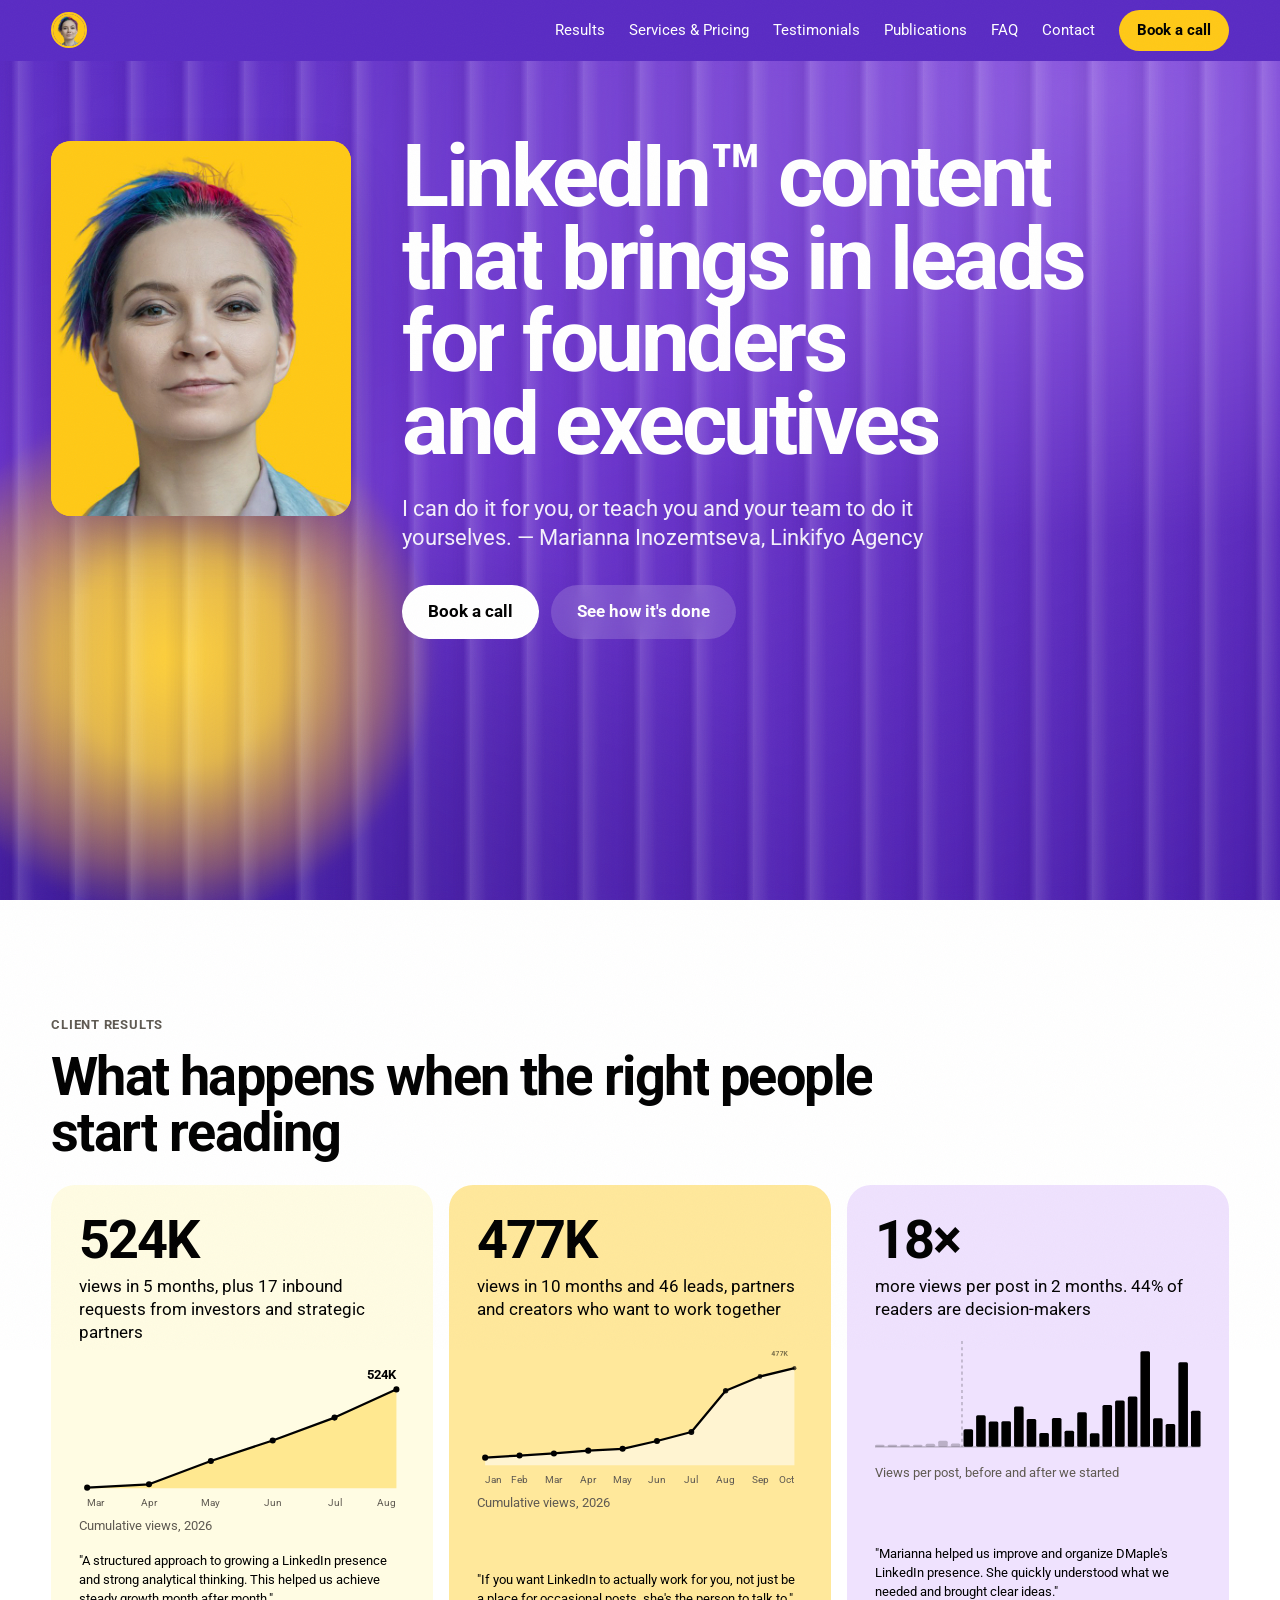
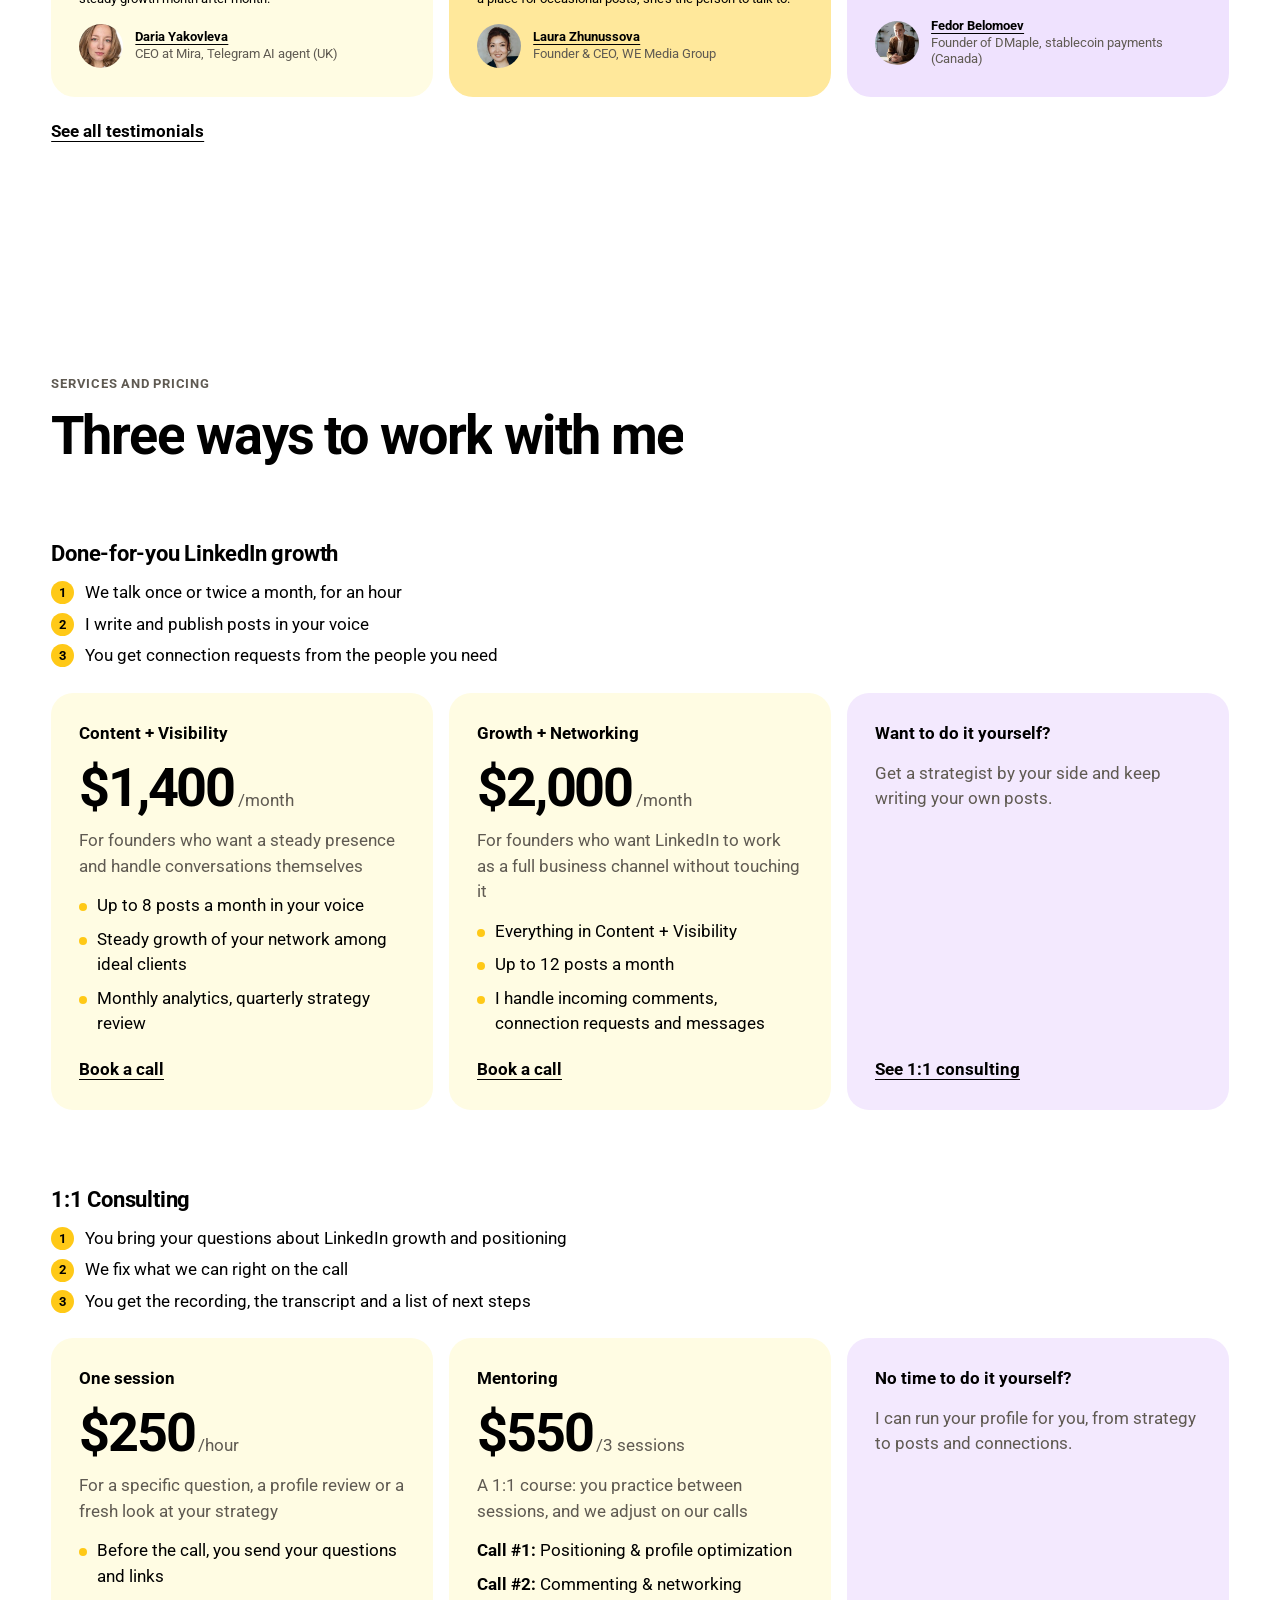
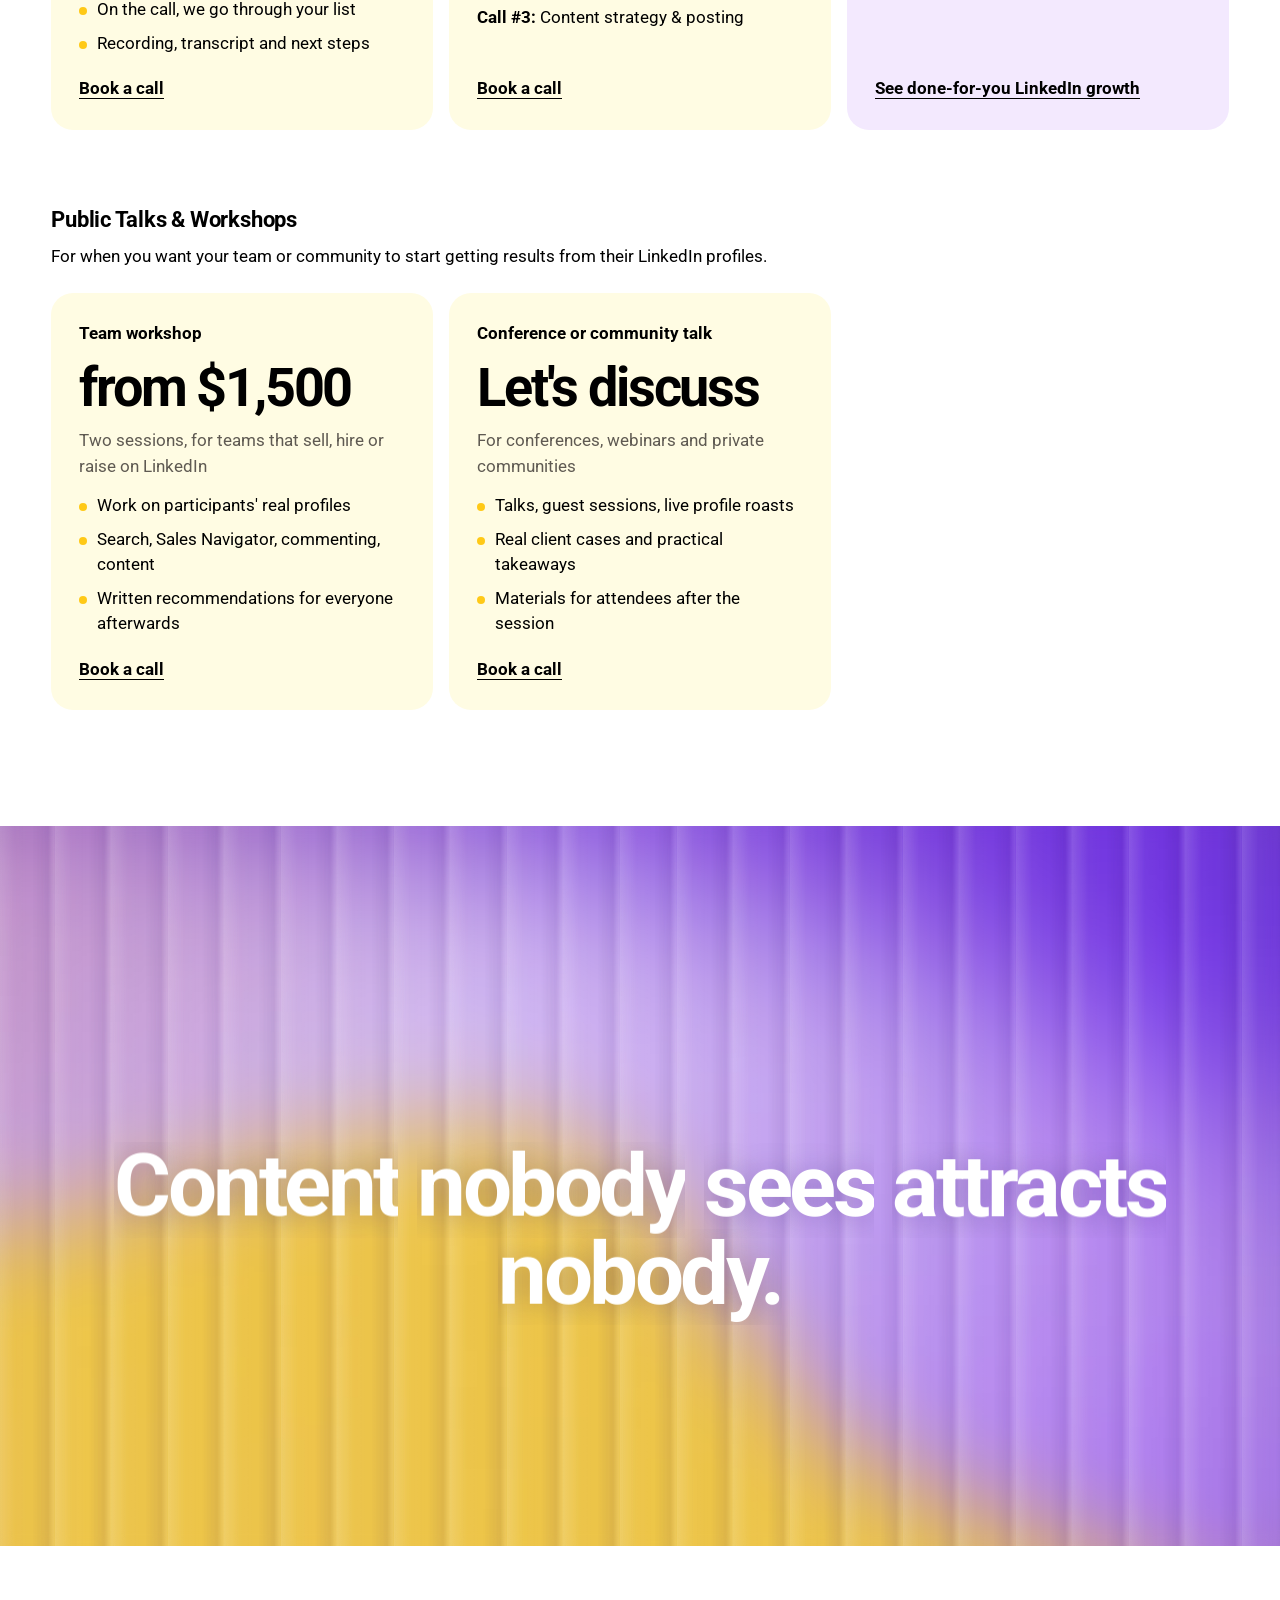
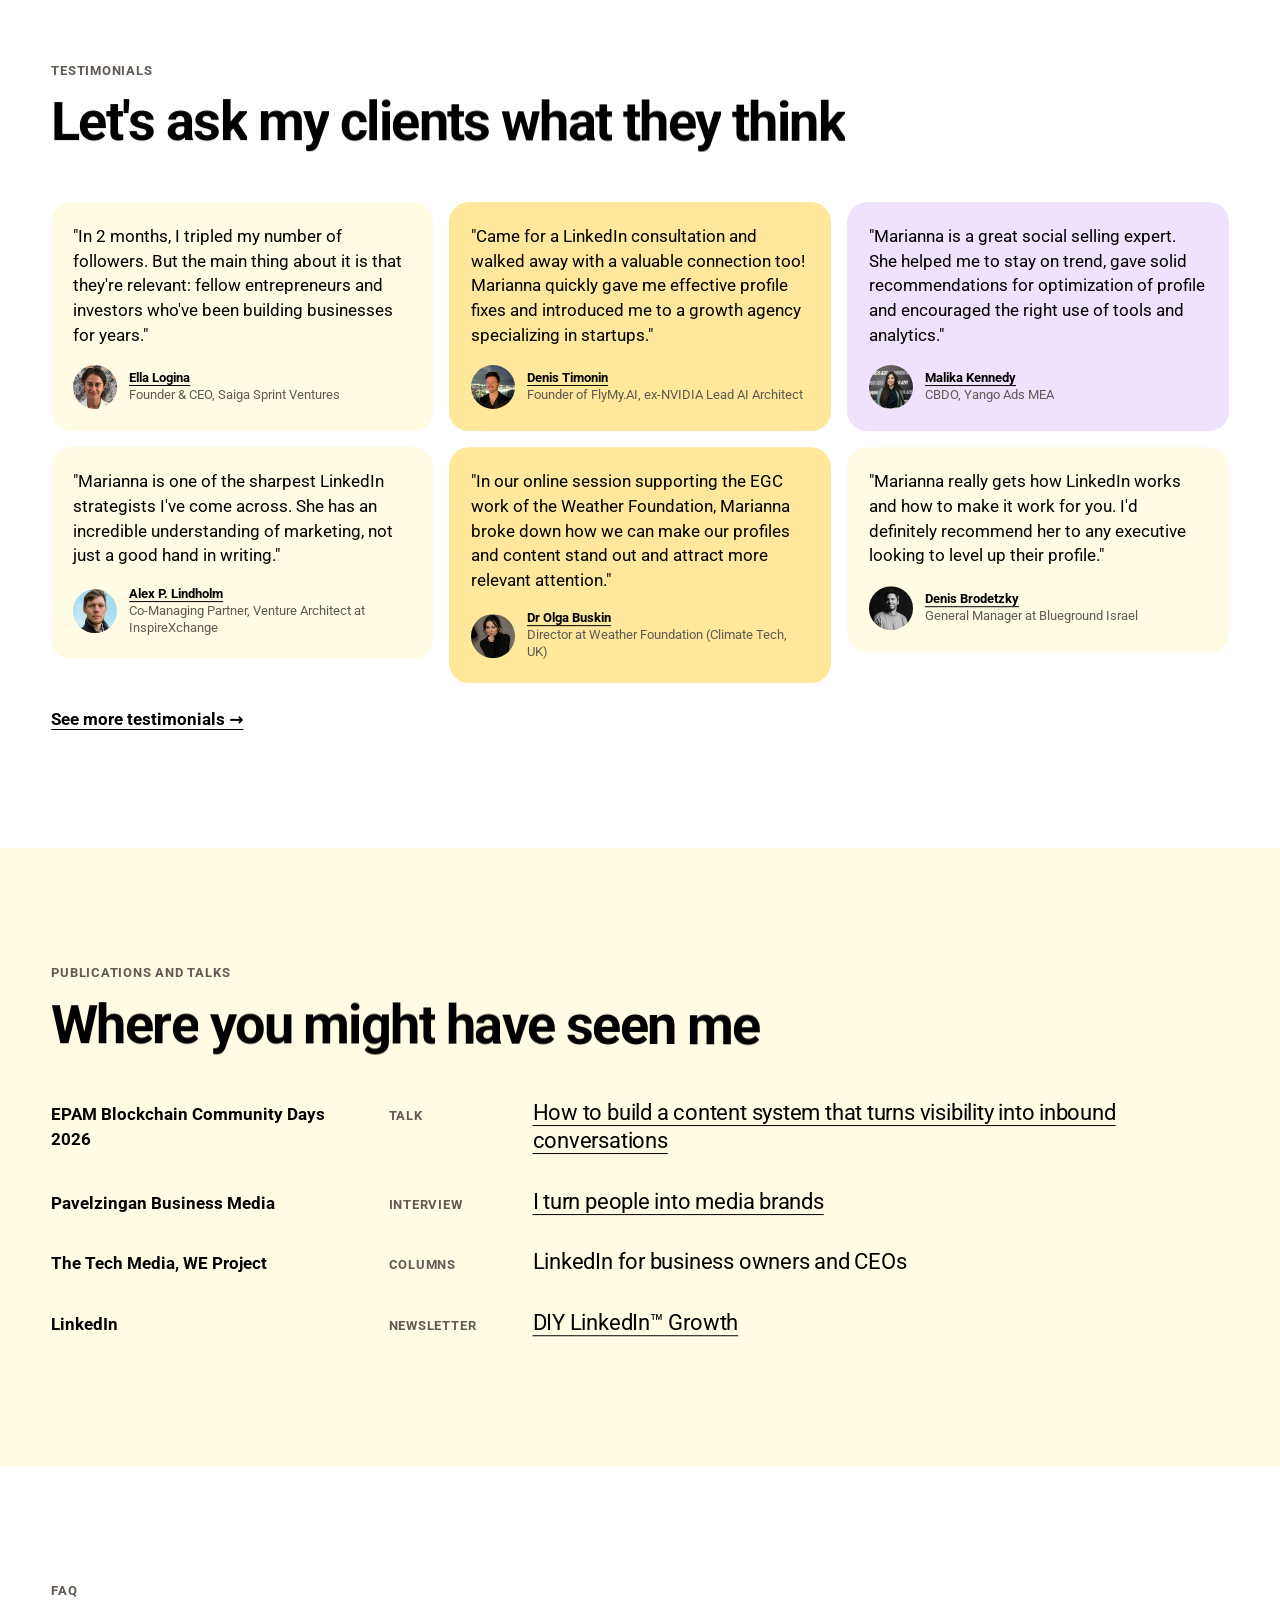
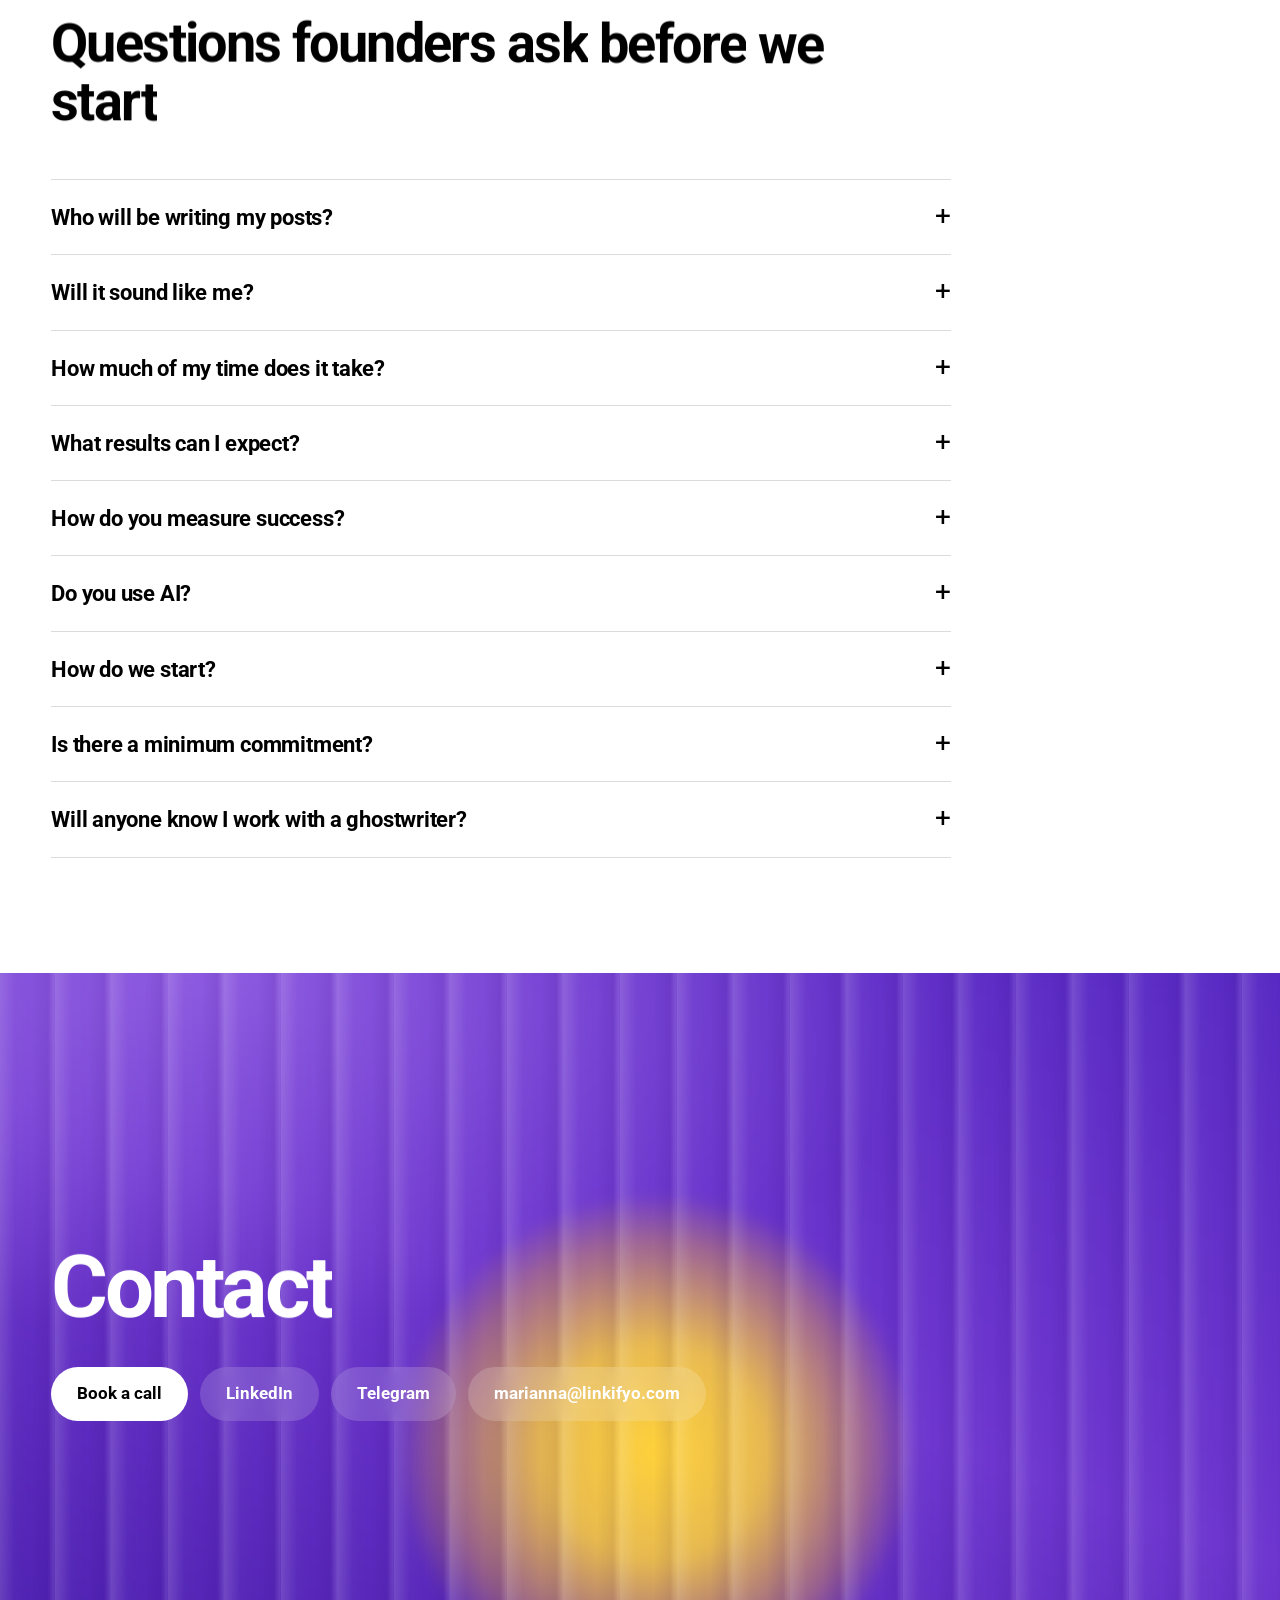
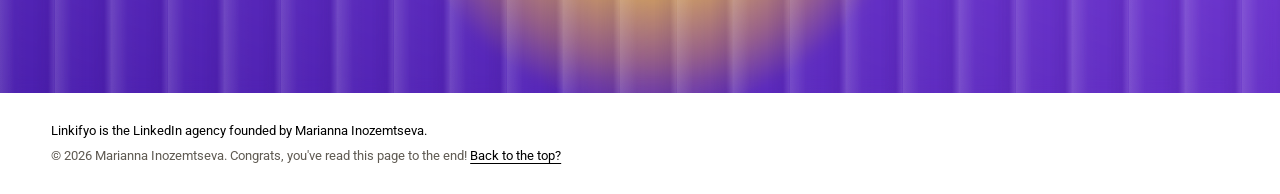
==== commit 8b46ad19: "Remove Favikon ranking mention Co-Authored-By: Claude Opus 5.5 <noreply@anthropic.com> Claude-Sessio" ====
--- a/index.html
+++ b/index.html
@@ -23,7 +23,7 @@
 <link rel="apple-touch-icon" href="/apple-touch-icon.png">
 <link rel="preload" as="image" href="images/hero.jpg">
 <script type="application/ld+json">{"@context":"https://schema.org","@graph":[
-{"@type":"Person","@id":"https://linkifyo.com/#person","name":"Marianna Inozemtseva","url":"https://linkifyo.com","image":"https://linkifyo.com/images/hero.jpg","jobTitle":"LinkedIn strategist and ghostwriter, founder of Linkifyo Agency","email":"marianna@linkifyo.com","knowsLanguage":["en","ru","he"],"worksFor":{"@id":"https://linkifyo.com/#org"},"sameAs":["https://www.linkedin.com/in/marianna-inozemtseva/","https://t.me/inozemtsevaonline","https://www.linkedin.com/newsletters/diy-linkedin%E2%84%A2-growth-7414590052376309760/"],"subjectOf":[{"@type":"Article","headline":"Marianna Inozemtseva: I turn people into media brands","url":"https://pavelzingan.md/marianna-inozemtseva-i-turn-people-into-media-brands/en/","publisher":{"@type":"Organization","name":"Pavelzingan Business Media"}},{"@type":"Article","headline":"Социальные сети и венчур: стратегическая тишина, логика и работа «в долгую»","url":"https://the-tech.kz/soczialnye-seti-i-venchur-strategicheskaya-tishina-logika-i-rabota-v-dolguyu/","inLanguage":"ru","datePublished":"2025-09-19","publisher":{"@type":"Organization","name":"The Tech Media"}},{"@type":"VideoObject","name":"How to build a content system that turns visibility into inbound conversations","url":"https://www.youtube.com/watch?v=72bPsbCcylI","description":"Talk by Marianna Inozemtseva at EPAM Blockchain Community Days 2026"}],"award":"#2 personal branding creator on LinkedIn in Israel (Favikon ranking)","knowsAbout":["LinkedIn strategy","Ghostwriting","Founder-led content","B2B marketing","Social selling","Personal branding"]},
+{"@type":"Person","@id":"https://linkifyo.com/#person","name":"Marianna Inozemtseva","url":"https://linkifyo.com","image":"https://linkifyo.com/images/hero.jpg","jobTitle":"LinkedIn strategist and ghostwriter, founder of Linkifyo Agency","email":"marianna@linkifyo.com","knowsLanguage":["en","ru","he"],"worksFor":{"@id":"https://linkifyo.com/#org"},"sameAs":["https://www.linkedin.com/in/marianna-inozemtseva/","https://t.me/inozemtsevaonline","https://www.linkedin.com/newsletters/diy-linkedin%E2%84%A2-growth-7414590052376309760/"],"subjectOf":[{"@type":"Article","headline":"Marianna Inozemtseva: I turn people into media brands","url":"https://pavelzingan.md/marianna-inozemtseva-i-turn-people-into-media-brands/en/","publisher":{"@type":"Organization","name":"Pavelzingan Business Media"}},{"@type":"Article","headline":"Социальные сети и венчур: стратегическая тишина, логика и работа «в долгую»","url":"https://the-tech.kz/soczialnye-seti-i-venchur-strategicheskaya-tishina-logika-i-rabota-v-dolguyu/","inLanguage":"ru","datePublished":"2025-09-19","publisher":{"@type":"Organization","name":"The Tech Media"}},{"@type":"VideoObject","name":"How to build a content system that turns visibility into inbound conversations","url":"https://www.youtube.com/watch?v=72bPsbCcylI","description":"Talk by Marianna Inozemtseva at EPAM Blockchain Community Days 2026"}],"knowsAbout":["LinkedIn strategy","Ghostwriting","Founder-led content","B2B marketing","Social selling","Personal branding"]},
 {"@type":"Organization","@id":"https://linkifyo.com/#org","name":"Linkifyo Agency","alternateName":"Linkifyo","url":"https://linkifyo.com","founder":{"@id":"https://linkifyo.com/#person"},"description":"Linkifyo is the LinkedIn agency founded by Marianna Inozemtseva."},
 {"@type":"WebSite","@id":"https://linkifyo.com/#website","name":"Marianna Inozemtseva · Linkifyo Agency","url":"https://linkifyo.com","inLanguage":"en","publisher":{"@id":"https://linkifyo.com/#org"}},
 {"@type":"ProfessionalService","@id":"https://linkifyo.com/#service","name":"Linkifyo Agency","url":"https://linkifyo.com","provider":{"@id":"https://linkifyo.com/#person"},"serviceType":"LinkedIn content strategy and ghostwriting","areaServed":{"@type":"Place","name":"Worldwide"},"audience":{"@type":"BusinessAudience","audienceType":"Founders and executives"}},
@@ -287,7 +287,6 @@
     <p class="eyebrow">Publications and talks</p>
     <h2 class="h2"><span class="split">Where you might have seen me</span></h2>
     <ul class="press__list">
-      <li><span class="press__s">Favikon</span><span class="press__k">Ranking</span><a class="press__t" href="https://app.favikon.com/public/ranking/creators/marketing-sales_personal-branding-thought-leadership_linkedin_israel/" target="_blank" rel="noopener">#2 personal branding creator on LinkedIn in Israel</a></li>
       <li><span class="press__s">EPAM Blockchain Community Days 2026</span><span class="press__k">Talk</span><a class="press__t" href="https://www.youtube.com/watch?v=72bPsbCcylI" target="_blank" rel="noopener">How to build a content system that turns visibility into inbound conversations</a></li>
       <li><span class="press__s">Pavelzingan Business Media</span><span class="press__k">Interview</span><a class="press__t" href="https://pavelzingan.md/marianna-inozemtseva-i-turn-people-into-media-brands/en/" target="_blank" rel="noopener">I turn people into media brands</a></li>
       <li><span class="press__s">The Tech Media, WE Project</span><span class="press__k">Columns</span><span class="press__t">LinkedIn for business owners and CEOs</span></li>
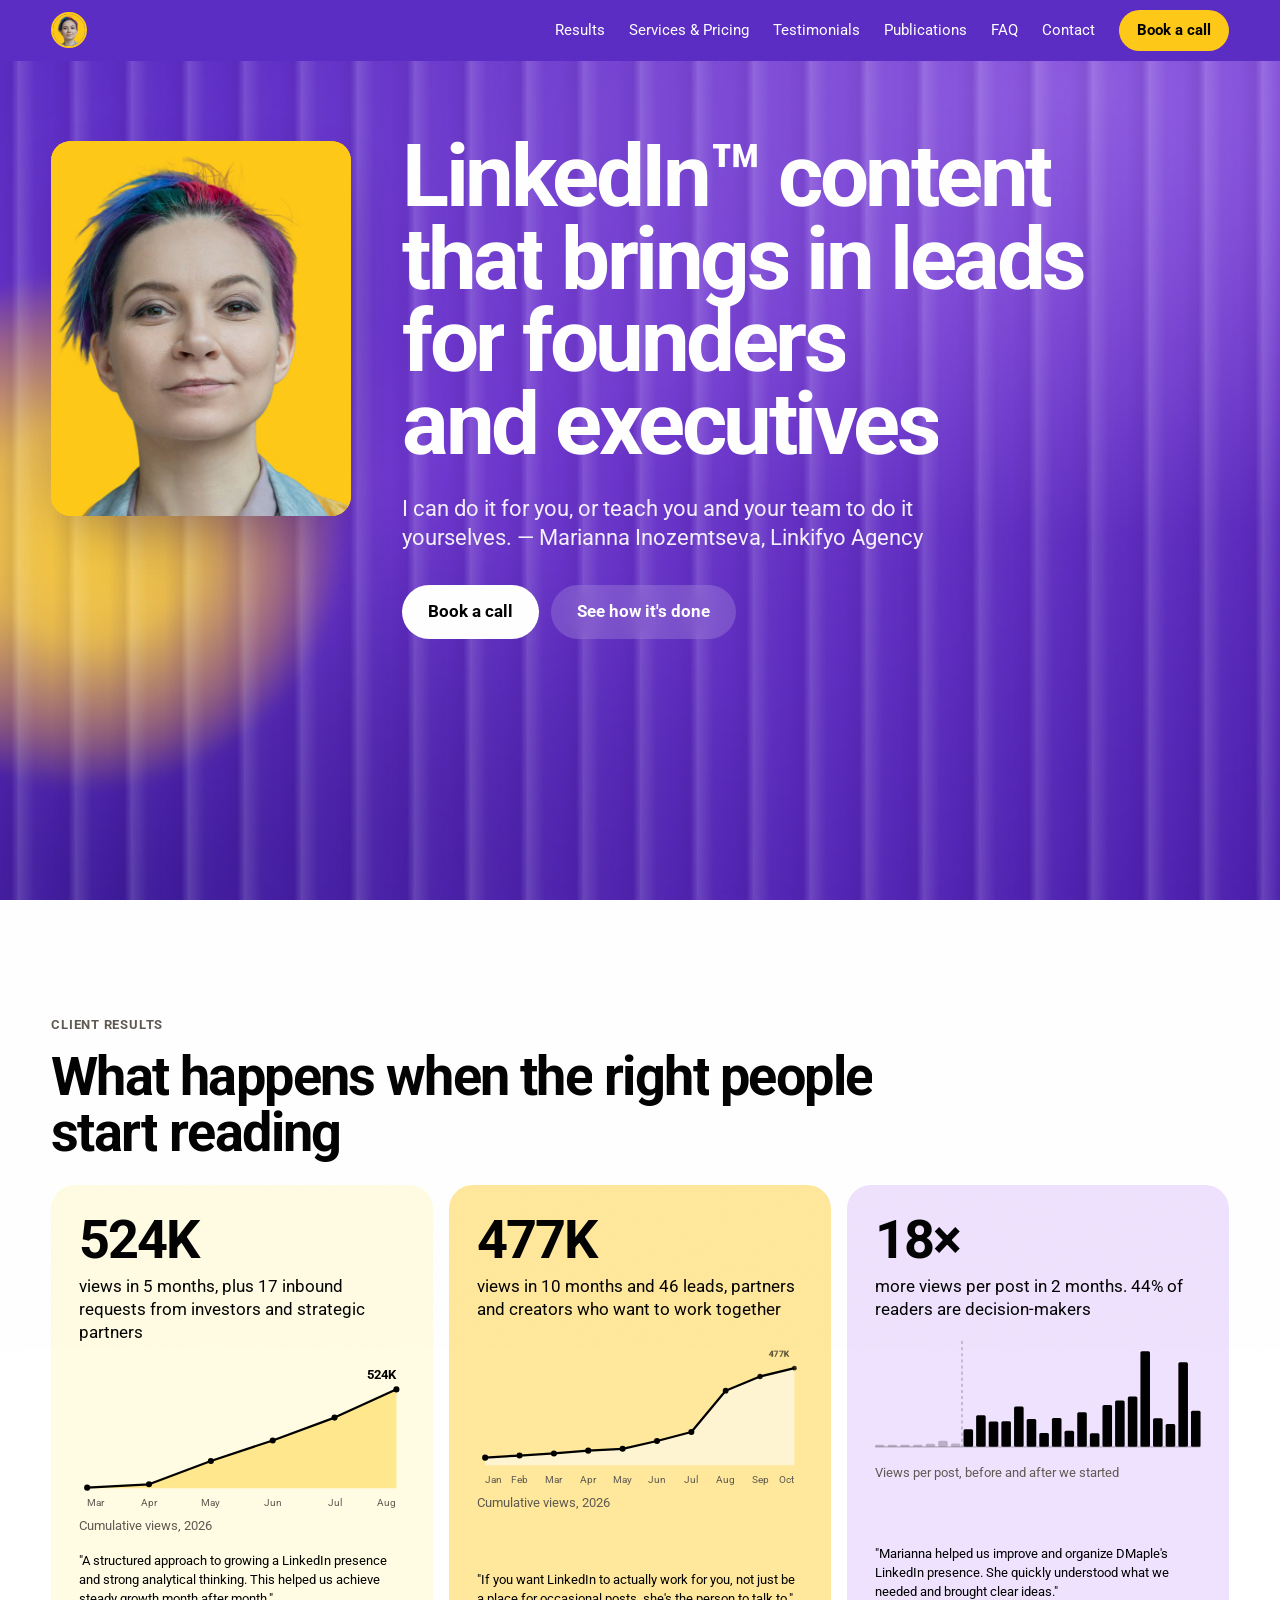
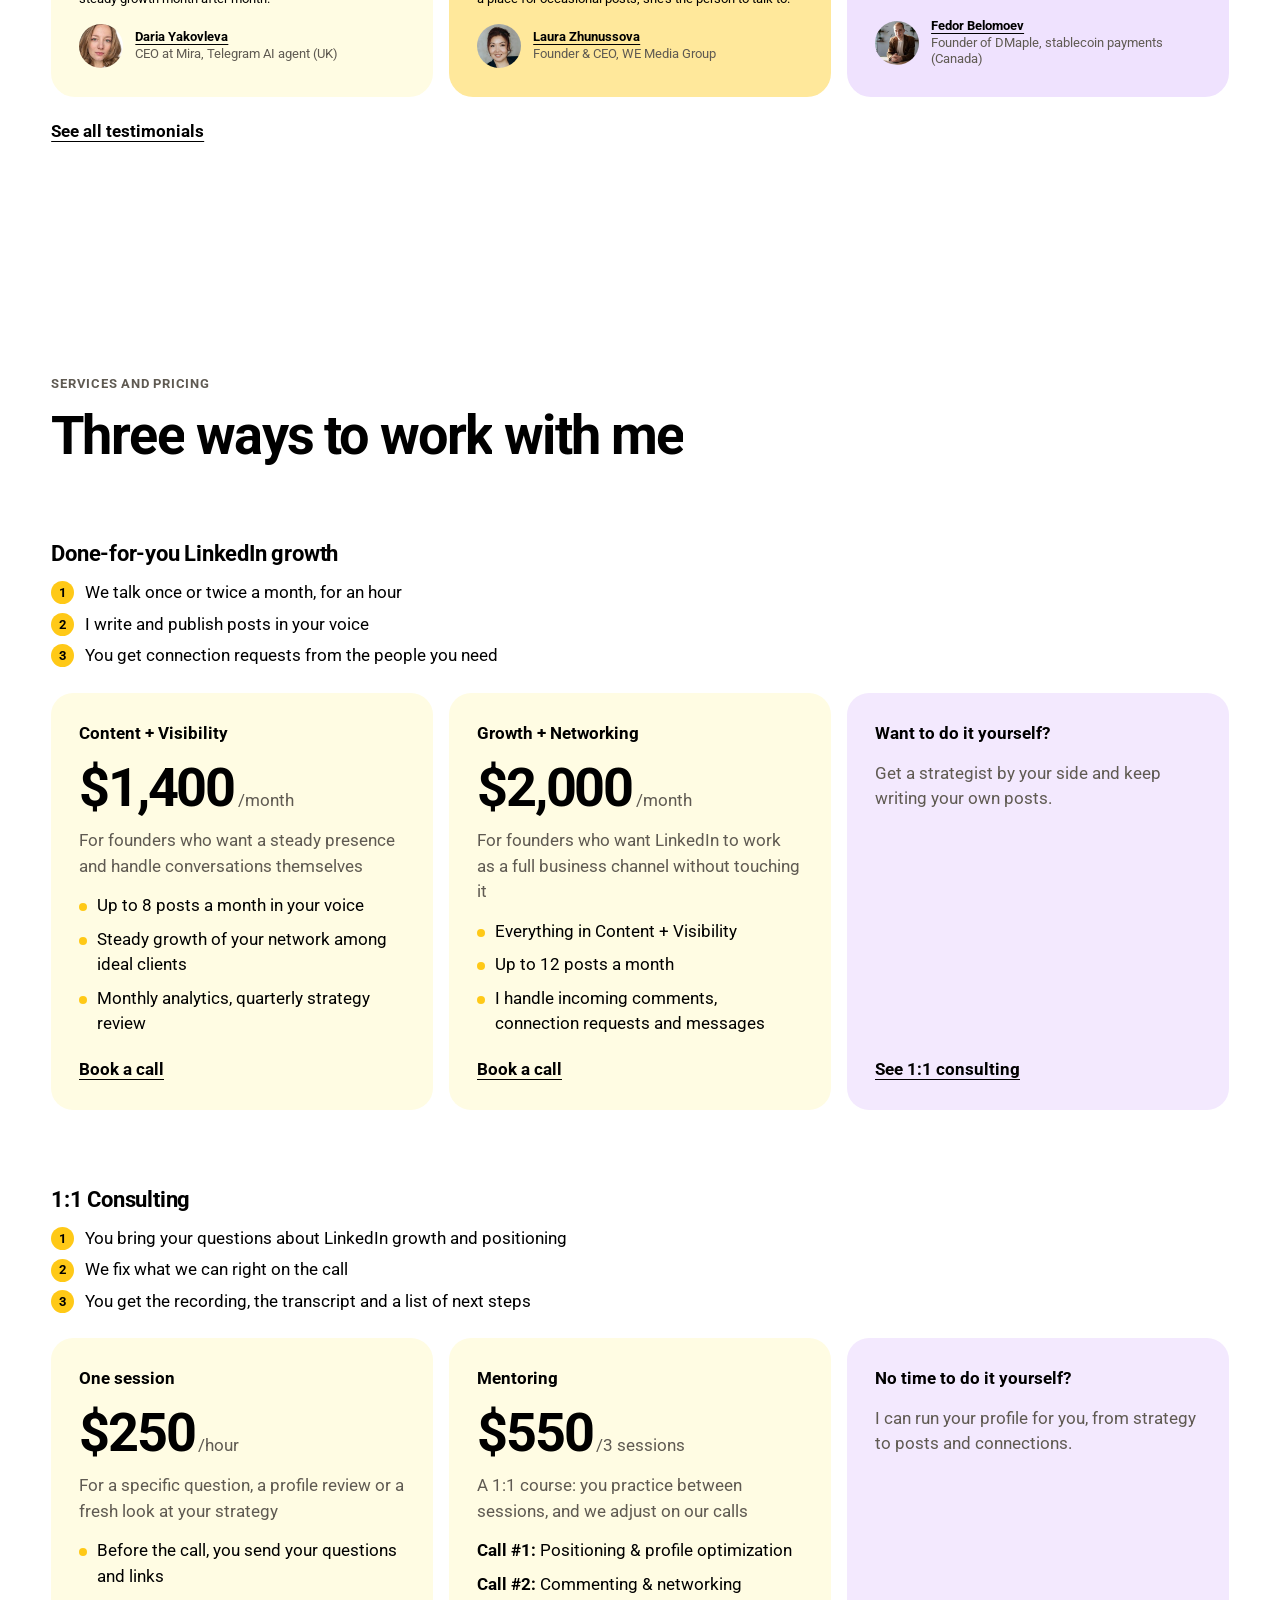
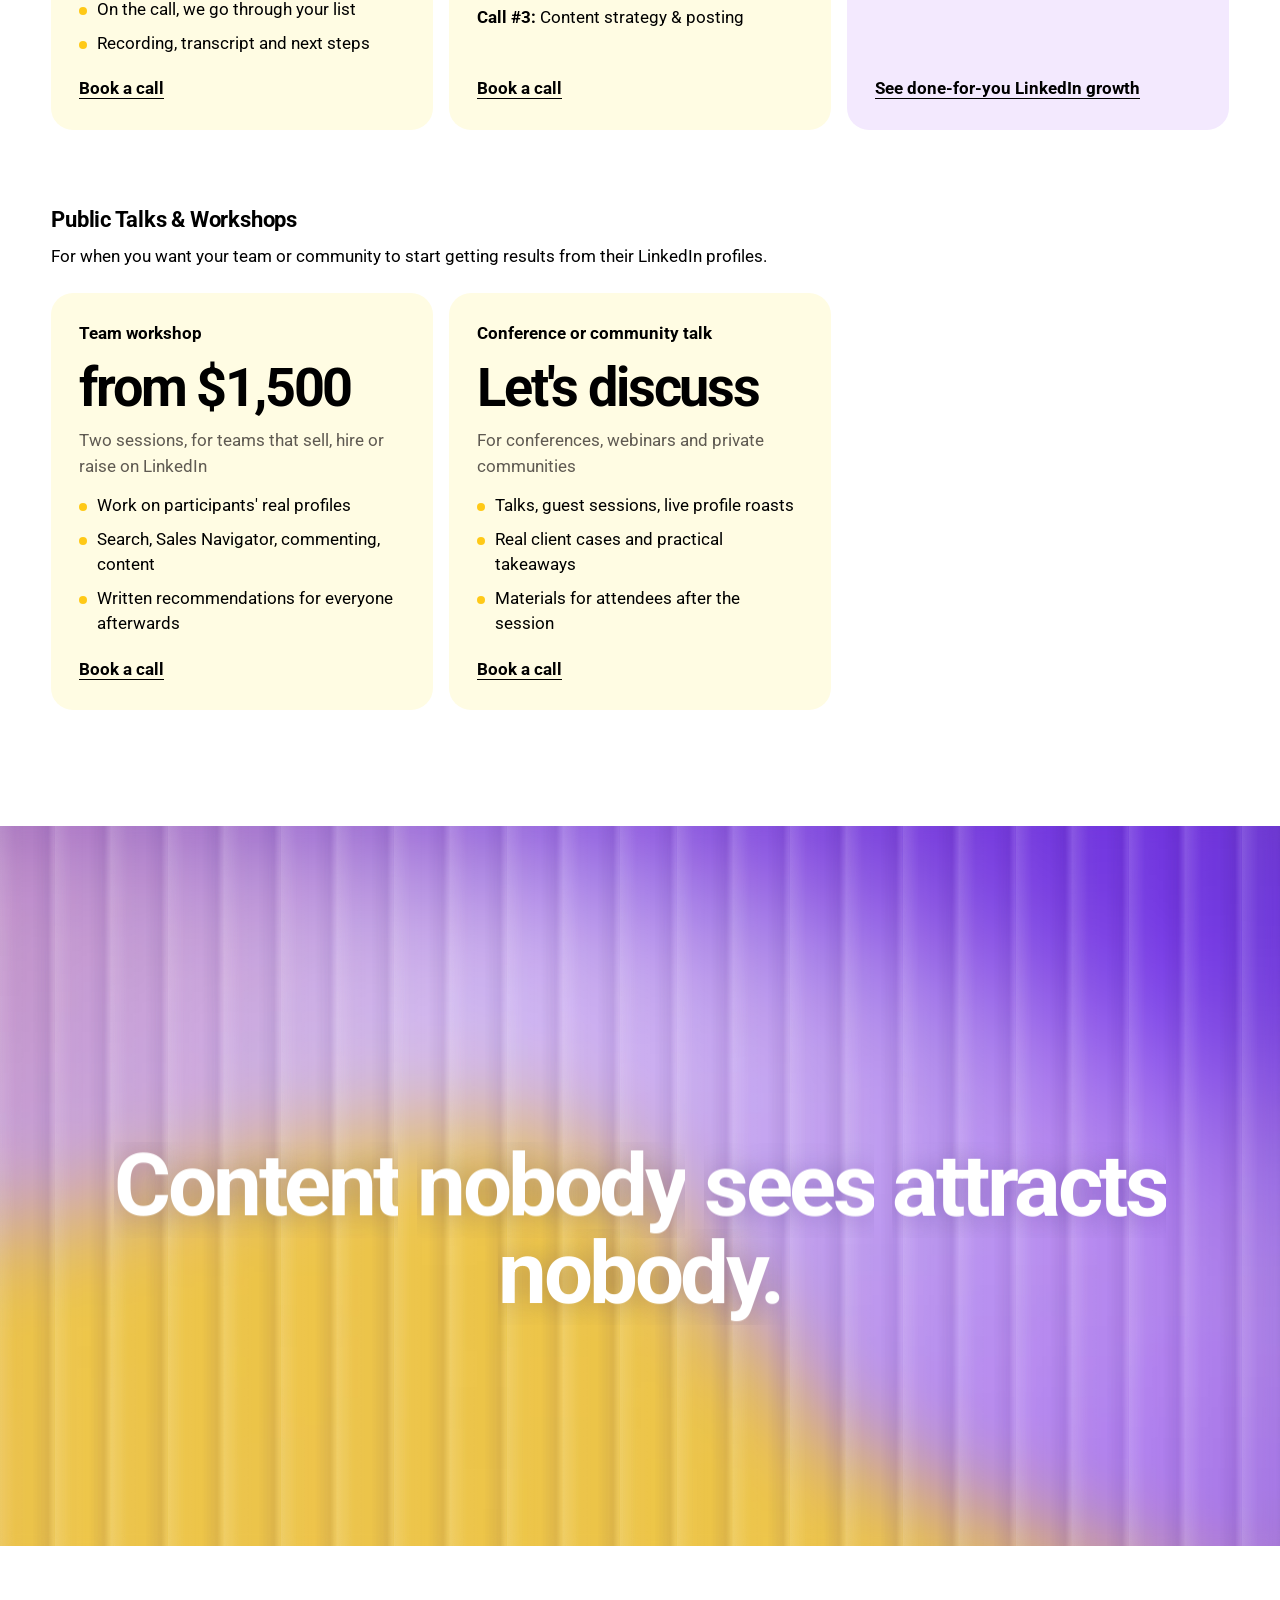
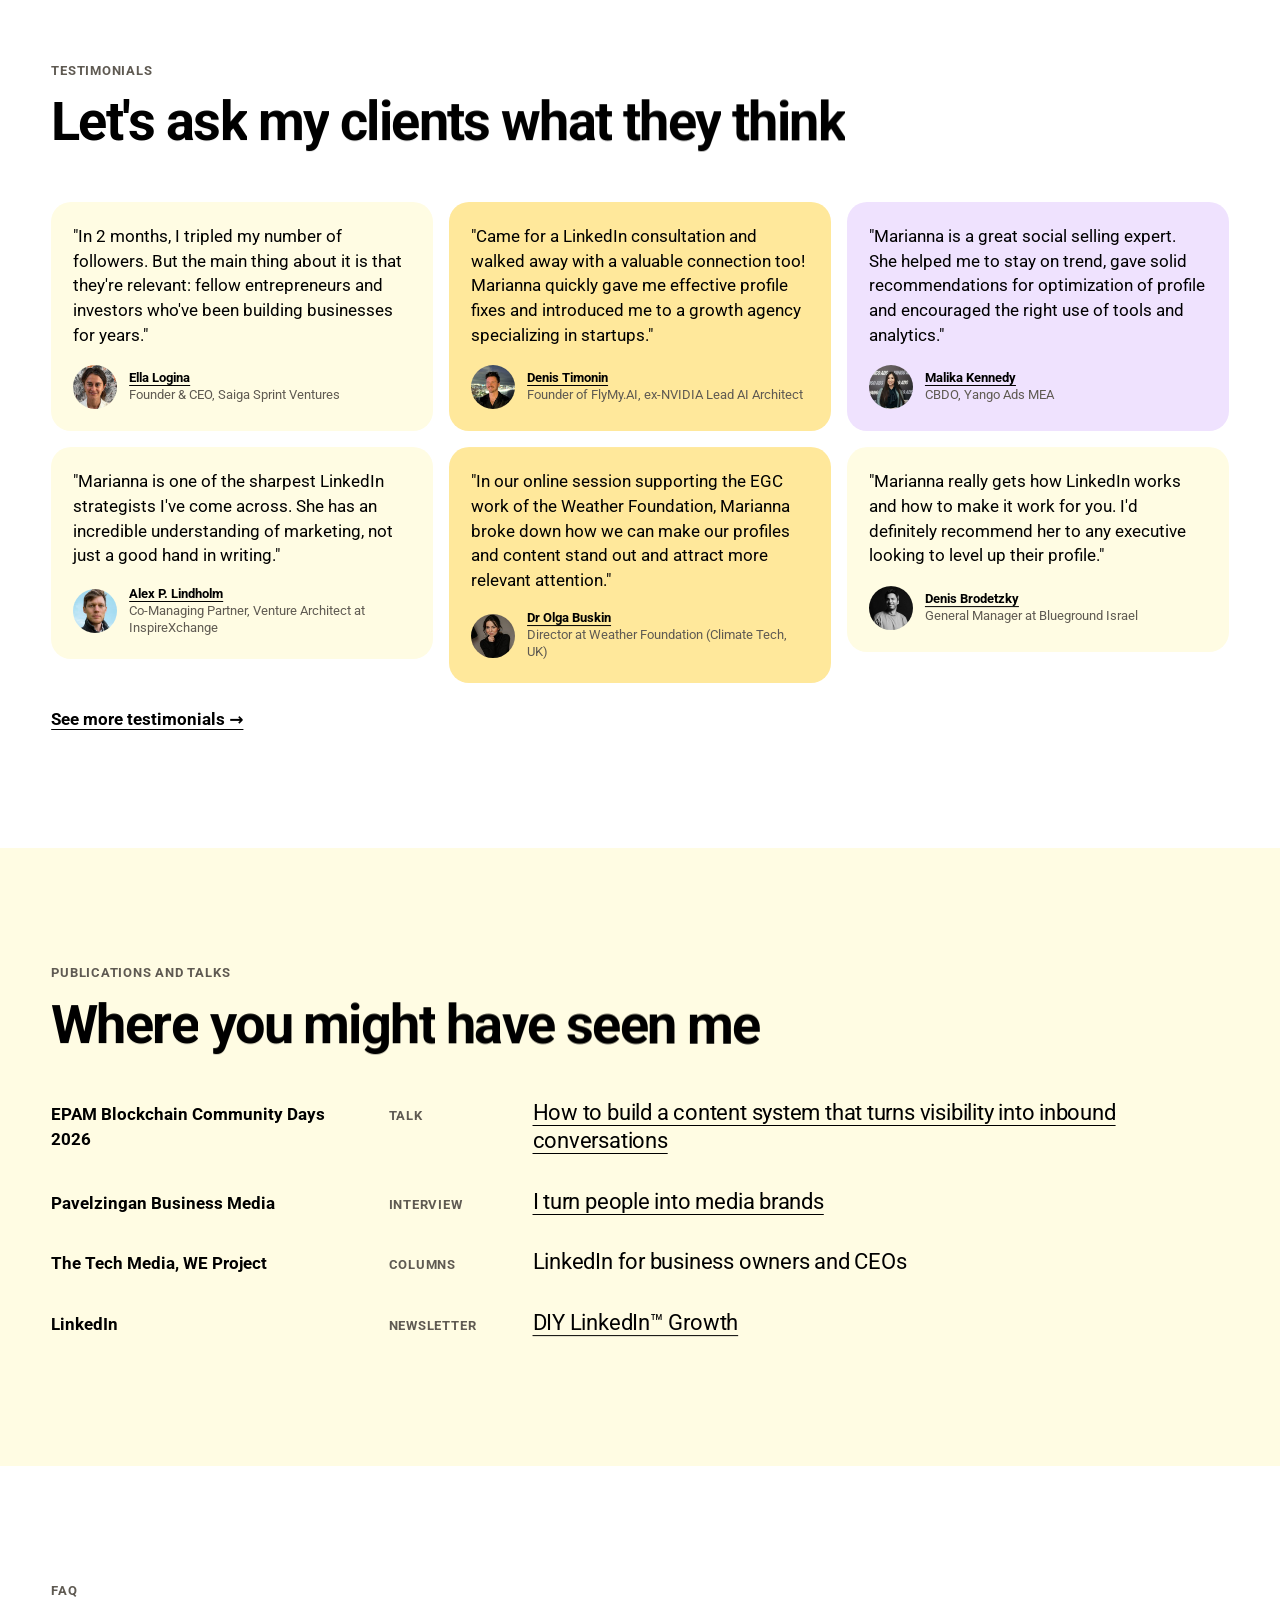
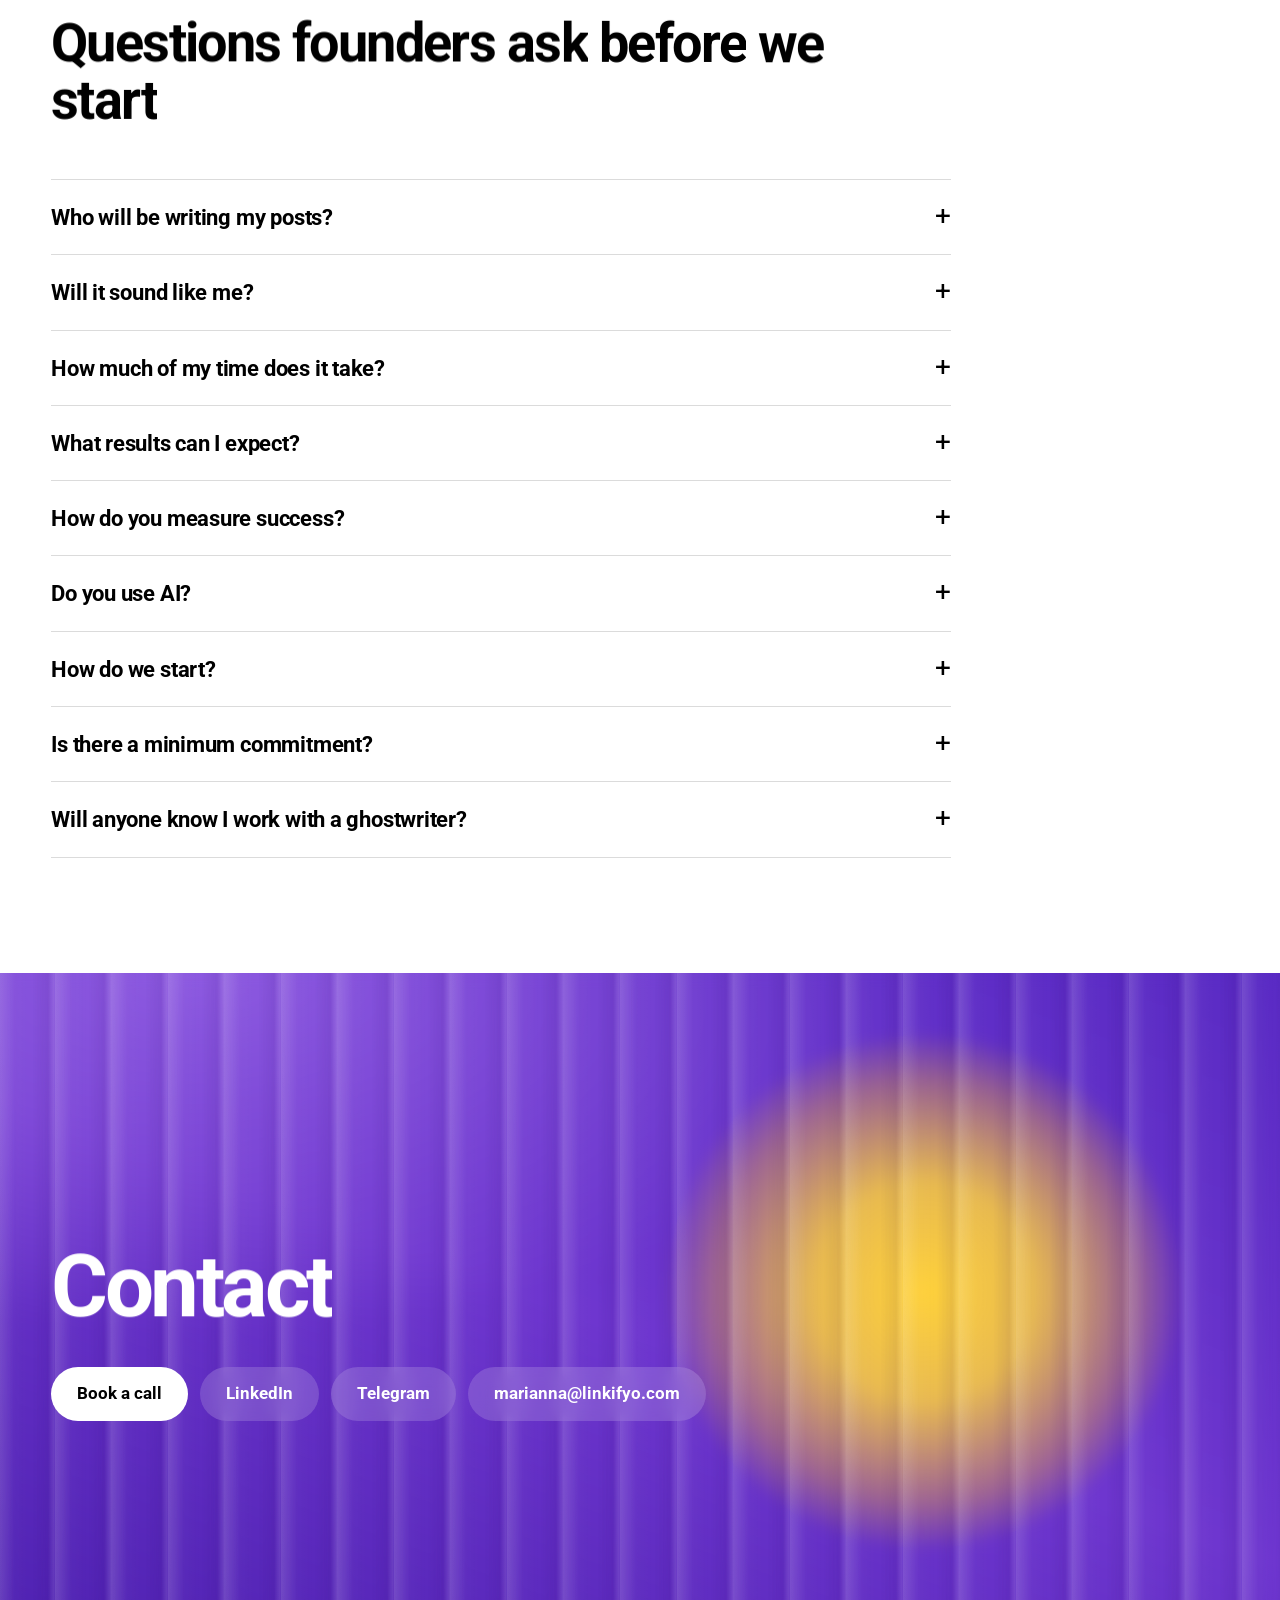
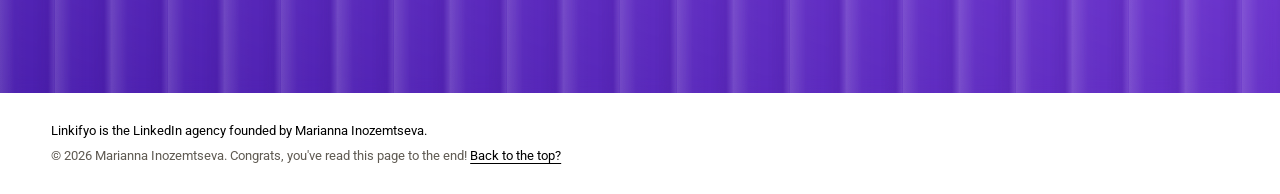
==== commit fba745ca: "FAQ: align answer tense with question Co-Authored-By: Claude Opus 5.5 <noreply@anthropic.com> Claude" ====
--- a/index.html
+++ b/index.html
@@ -27,7 +27,7 @@
 {"@type":"Organization","@id":"https://linkifyo.com/#org","name":"Linkifyo Agency","alternateName":"Linkifyo","url":"https://linkifyo.com","founder":{"@id":"https://linkifyo.com/#person"},"description":"Linkifyo is the LinkedIn agency founded by Marianna Inozemtseva."},
 {"@type":"WebSite","@id":"https://linkifyo.com/#website","name":"Marianna Inozemtseva · Linkifyo Agency","url":"https://linkifyo.com","inLanguage":"en","publisher":{"@id":"https://linkifyo.com/#org"}},
 {"@type":"ProfessionalService","@id":"https://linkifyo.com/#service","name":"Linkifyo Agency","url":"https://linkifyo.com","provider":{"@id":"https://linkifyo.com/#person"},"serviceType":"LinkedIn content strategy and ghostwriting","areaServed":{"@type":"Place","name":"Worldwide"},"audience":{"@type":"BusinessAudience","audienceType":"Founders and executives"}},
-{"@type": "FAQPage", "@id": "https://linkifyo.com/#faq", "mainEntity": [{"@type": "Question", "name": "Who will be writing my posts?", "acceptedAnswer": {"@type": "Answer", "text": "I do, personally. I interview you, and every post is built on your stories and opinions."}}, {"@type": "Question", "name": "Will it sound like me?", "acceptedAnswer": {"@type": "Answer", "text": "Yes. That's the whole point: I come with topics, ask for your point of view, tune into your voice, and write down your thoughts in your style. And of course, you review every draft before it goes live."}}, {"@type": "Question", "name": "How much of my time does it take?", "acceptedAnswer": {"@type": "Answer", "text": "Most of my clients spend about an hour a month in total. At first, it may take about an hour a week for calls and reviewing drafts, but as I get used to how you think, it gets much faster."}}, {"@type": "Question", "name": "What results can I expect?", "acceptedAnswer": {"@type": "Answer", "text": "One client tripled her followers in two months, mostly investors and founders. Two others reached over 120k impressions in their first month."}}, {"@type": "Question", "name": "How do you measure success?", "acceptedAnswer": {"@type": "Answer", "text": "By who sends you connection requests after each post: whether they match your ideal client profile, and whether they turn into conversations."}}, {"@type": "Question", "name": "Do you use AI?", "acceptedAnswer": {"@type": "Answer", "text": "As a research tool, yes. I never automate commenting or engagement. It breaks LinkedIn's rules and puts your profile at risk. It also looks really bad for your personal brand."}}, {"@type": "Question", "name": "How do we start?", "acceptedAnswer": {"@type": "Answer", "text": "With strategy: your ideal client profile, profile copy and the first topics, then the first posts. The first posts go live the same week."}}, {"@type": "Question", "name": "Is there a minimum commitment?", "acceptedAnswer": {"@type": "Answer", "text": "One month."}}, {"@type": "Question", "name": "Will anyone know I work with a ghostwriter?", "acceptedAnswer": {"@type": "Answer", "text": "No, unless you choose to share it. Our work is confidential, and I sign an NDA if you need one. All the case studies I've published were approved by my clients."}}]},
+{"@type": "FAQPage", "@id": "https://linkifyo.com/#faq", "mainEntity": [{"@type": "Question", "name": "Who will be writing my posts?", "acceptedAnswer": {"@type": "Answer", "text": "I will, personally. I interview you, and every post is built on your stories and opinions."}}, {"@type": "Question", "name": "Will it sound like me?", "acceptedAnswer": {"@type": "Answer", "text": "Yes. That's the whole point: I come with topics, ask for your point of view, tune into your voice, and write down your thoughts in your style. And of course, you review every draft before it goes live."}}, {"@type": "Question", "name": "How much of my time does it take?", "acceptedAnswer": {"@type": "Answer", "text": "Most of my clients spend about an hour a month in total. At first, it may take about an hour a week for calls and reviewing drafts, but as I get used to how you think, it gets much faster."}}, {"@type": "Question", "name": "What results can I expect?", "acceptedAnswer": {"@type": "Answer", "text": "One client tripled her followers in two months, mostly investors and founders. Two others reached over 120k impressions in their first month."}}, {"@type": "Question", "name": "How do you measure success?", "acceptedAnswer": {"@type": "Answer", "text": "By who sends you connection requests after each post: whether they match your ideal client profile, and whether they turn into conversations."}}, {"@type": "Question", "name": "Do you use AI?", "acceptedAnswer": {"@type": "Answer", "text": "As a research tool, yes. I never automate commenting or engagement. It breaks LinkedIn's rules and puts your profile at risk. It also looks really bad for your personal brand."}}, {"@type": "Question", "name": "How do we start?", "acceptedAnswer": {"@type": "Answer", "text": "With strategy: your ideal client profile, profile copy and the first topics, then the first posts. The first posts go live the same week."}}, {"@type": "Question", "name": "Is there a minimum commitment?", "acceptedAnswer": {"@type": "Answer", "text": "One month."}}, {"@type": "Question", "name": "Will anyone know I work with a ghostwriter?", "acceptedAnswer": {"@type": "Answer", "text": "No, unless you choose to share it. Our work is confidential, and I sign an NDA if you need one. All the case studies I've published were approved by my clients."}}]},
 {"@type":"Article","@id":"https://weproject.media/articles/detail/lichnyy-brend-bez-infobiznesa-zachem-vladeltsu-uspeshnoy-kompanii-linkedin/","headline":"Личный бренд без инфобизнеса: зачем владельцу успешной компании LinkedIn","url":"https://weproject.media/articles/detail/lichnyy-brend-bez-infobiznesa-zachem-vladeltsu-uspeshnoy-kompanii-linkedin/","inLanguage":"ru","datePublished":"2026-10-28","author":{"@id":"https://linkifyo.com/#person"},"publisher":{"@type":"Organization","name":"WE Project"}}]}</script>
 <script>
 /* GA4: visitors in European time zones see a banner; Google Analytics is not loaded at all until they press Accept */
@@ -299,7 +299,7 @@
     <p class="eyebrow">FAQ</p>
     <h2 class="h2"><span class="split">Questions founders ask before we start</span></h2>
     <div class="faq__list">
-      <details class="faq__item"><summary>Who will be writing my posts?</summary><p>I do, personally. I interview you, and every post is built on your stories and opinions.</p></details>
+      <details class="faq__item"><summary>Who will be writing my posts?</summary><p>I will, personally. I interview you, and every post is built on your stories and opinions.</p></details>
       <details class="faq__item"><summary>Will it sound like me?</summary><p>Yes. That's the whole point: I come with topics, ask for your point of view, tune into your voice, and write down your thoughts in your style. And of course, you review every draft before it goes live.</p></details>
       <details class="faq__item"><summary>How much of my time does it take?</summary><p>Most of my clients spend about an hour a month in total. At first, it may take about an hour a week for calls and reviewing drafts, but as I get used to how you think, it gets much faster.</p></details>
       <details class="faq__item"><summary>What results can I expect?</summary><p>One client tripled her followers in two months, mostly investors and founders. Two others reached over 120k impressions in their first month.</p></details>
